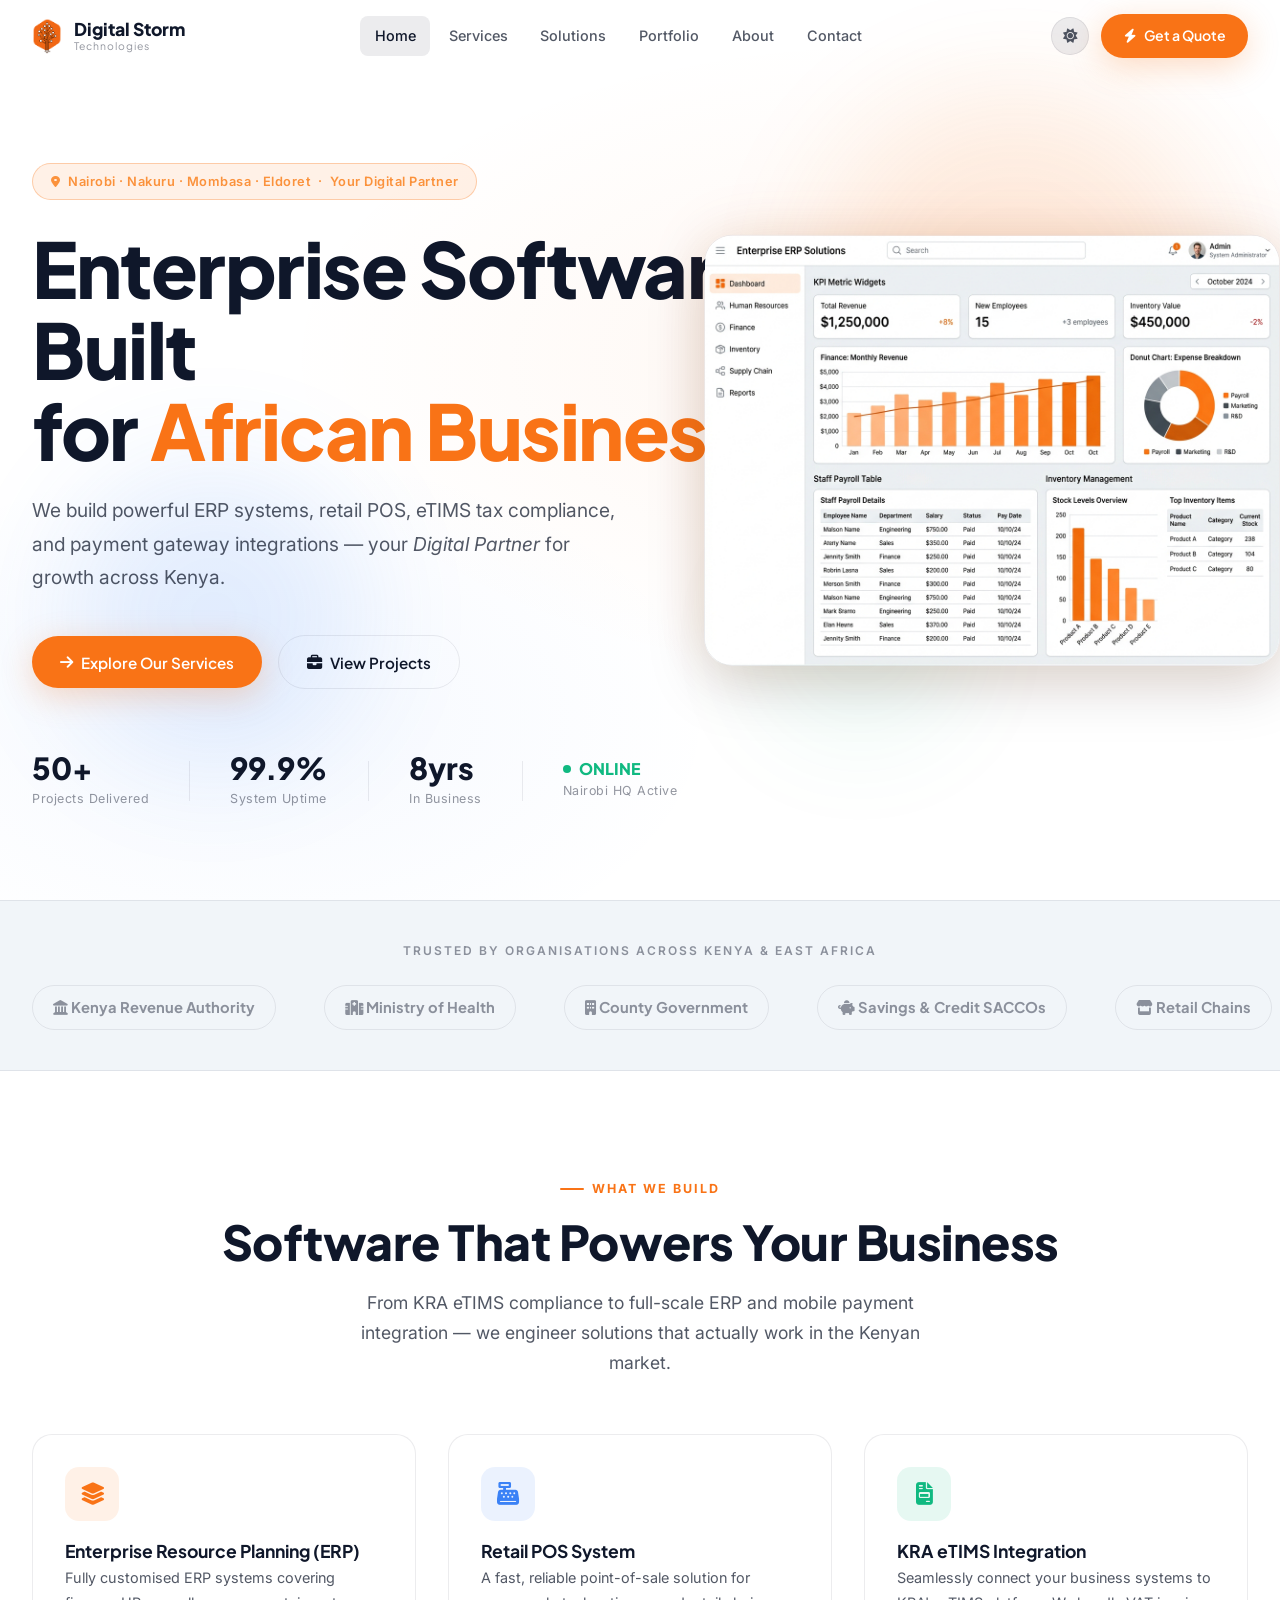
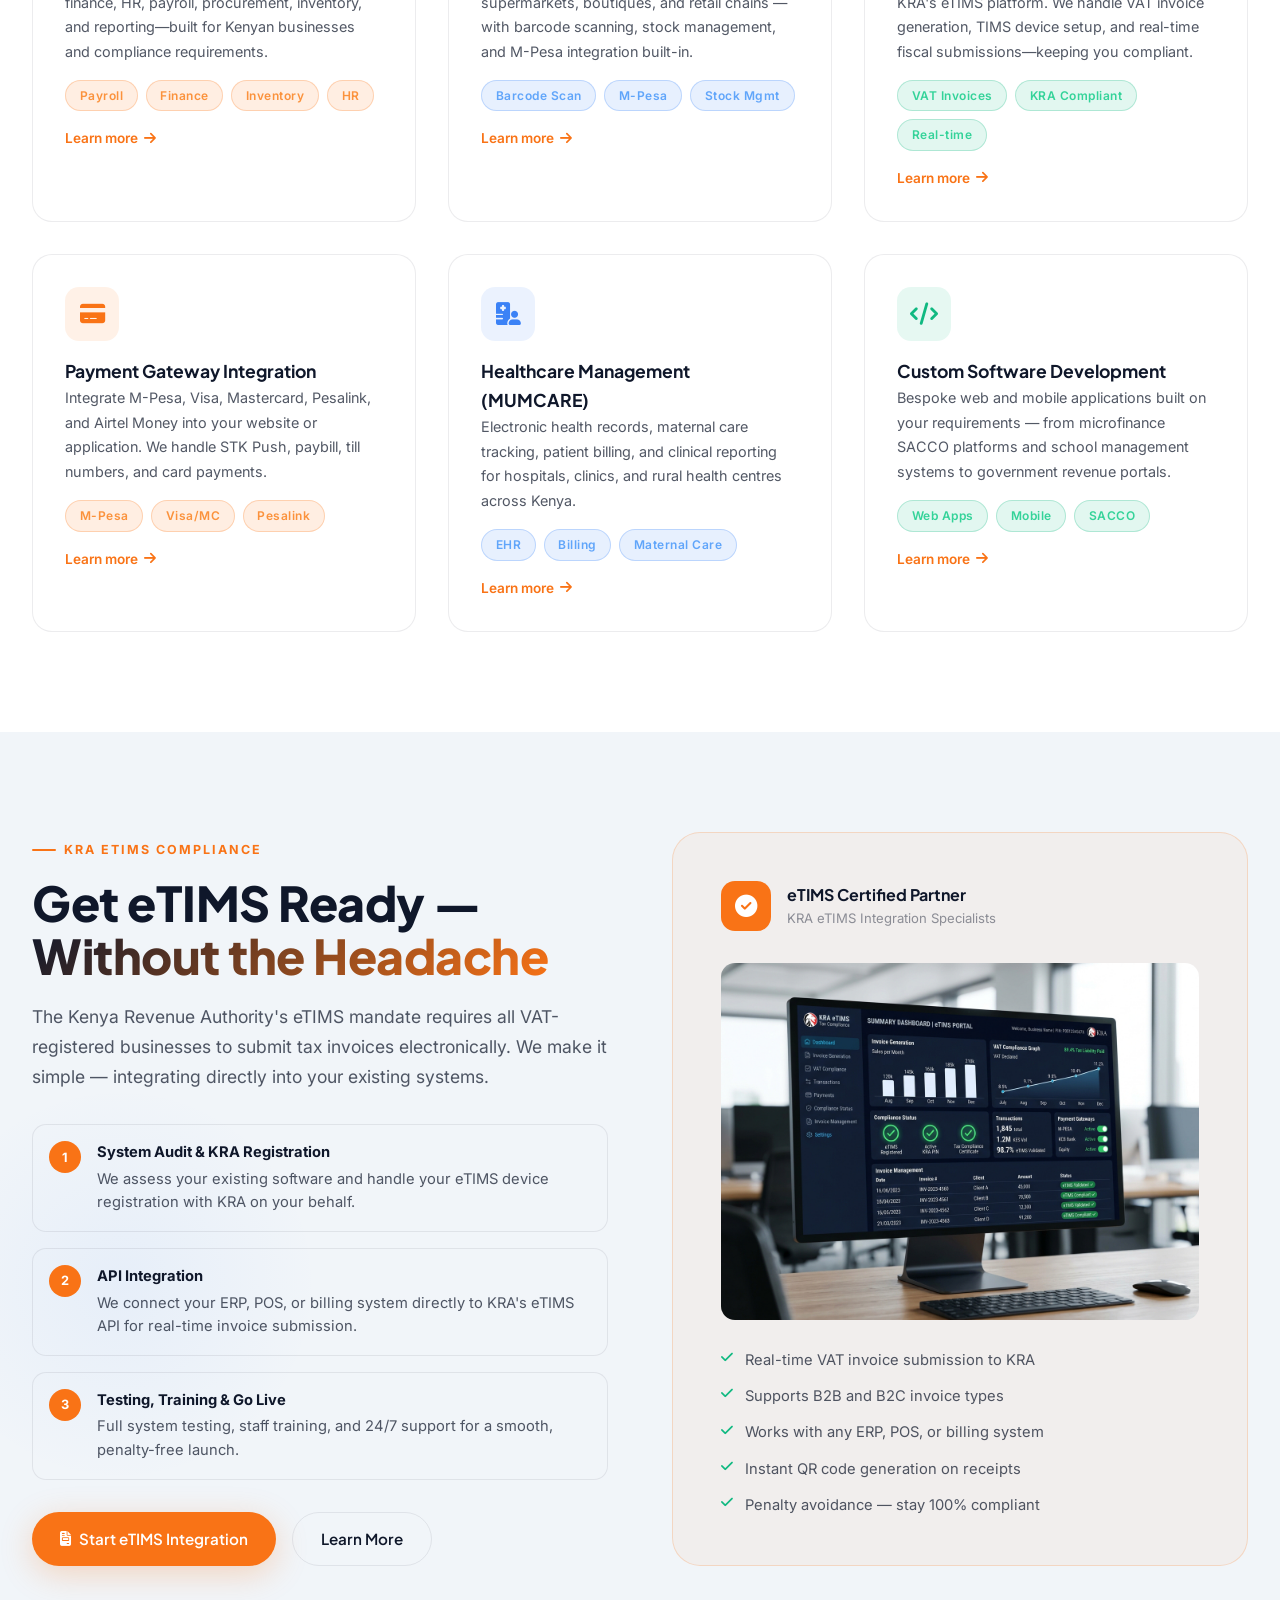
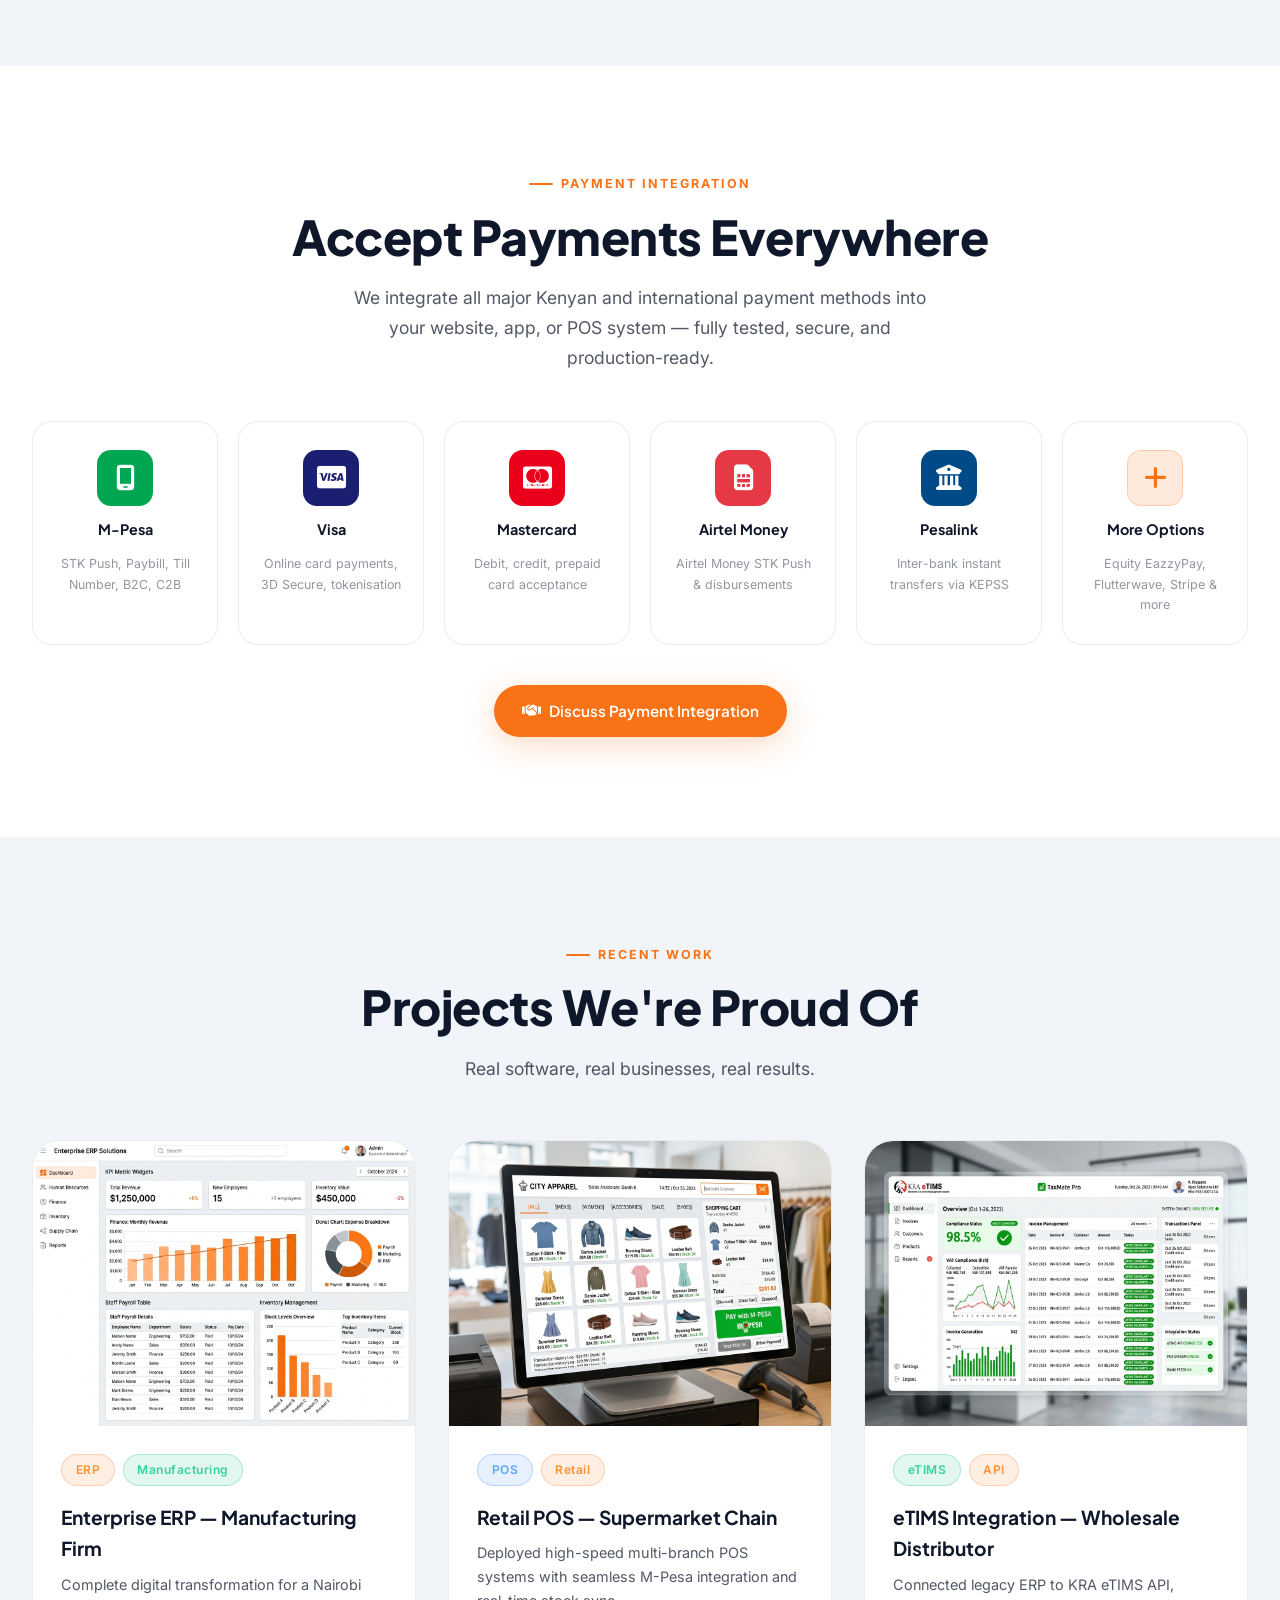
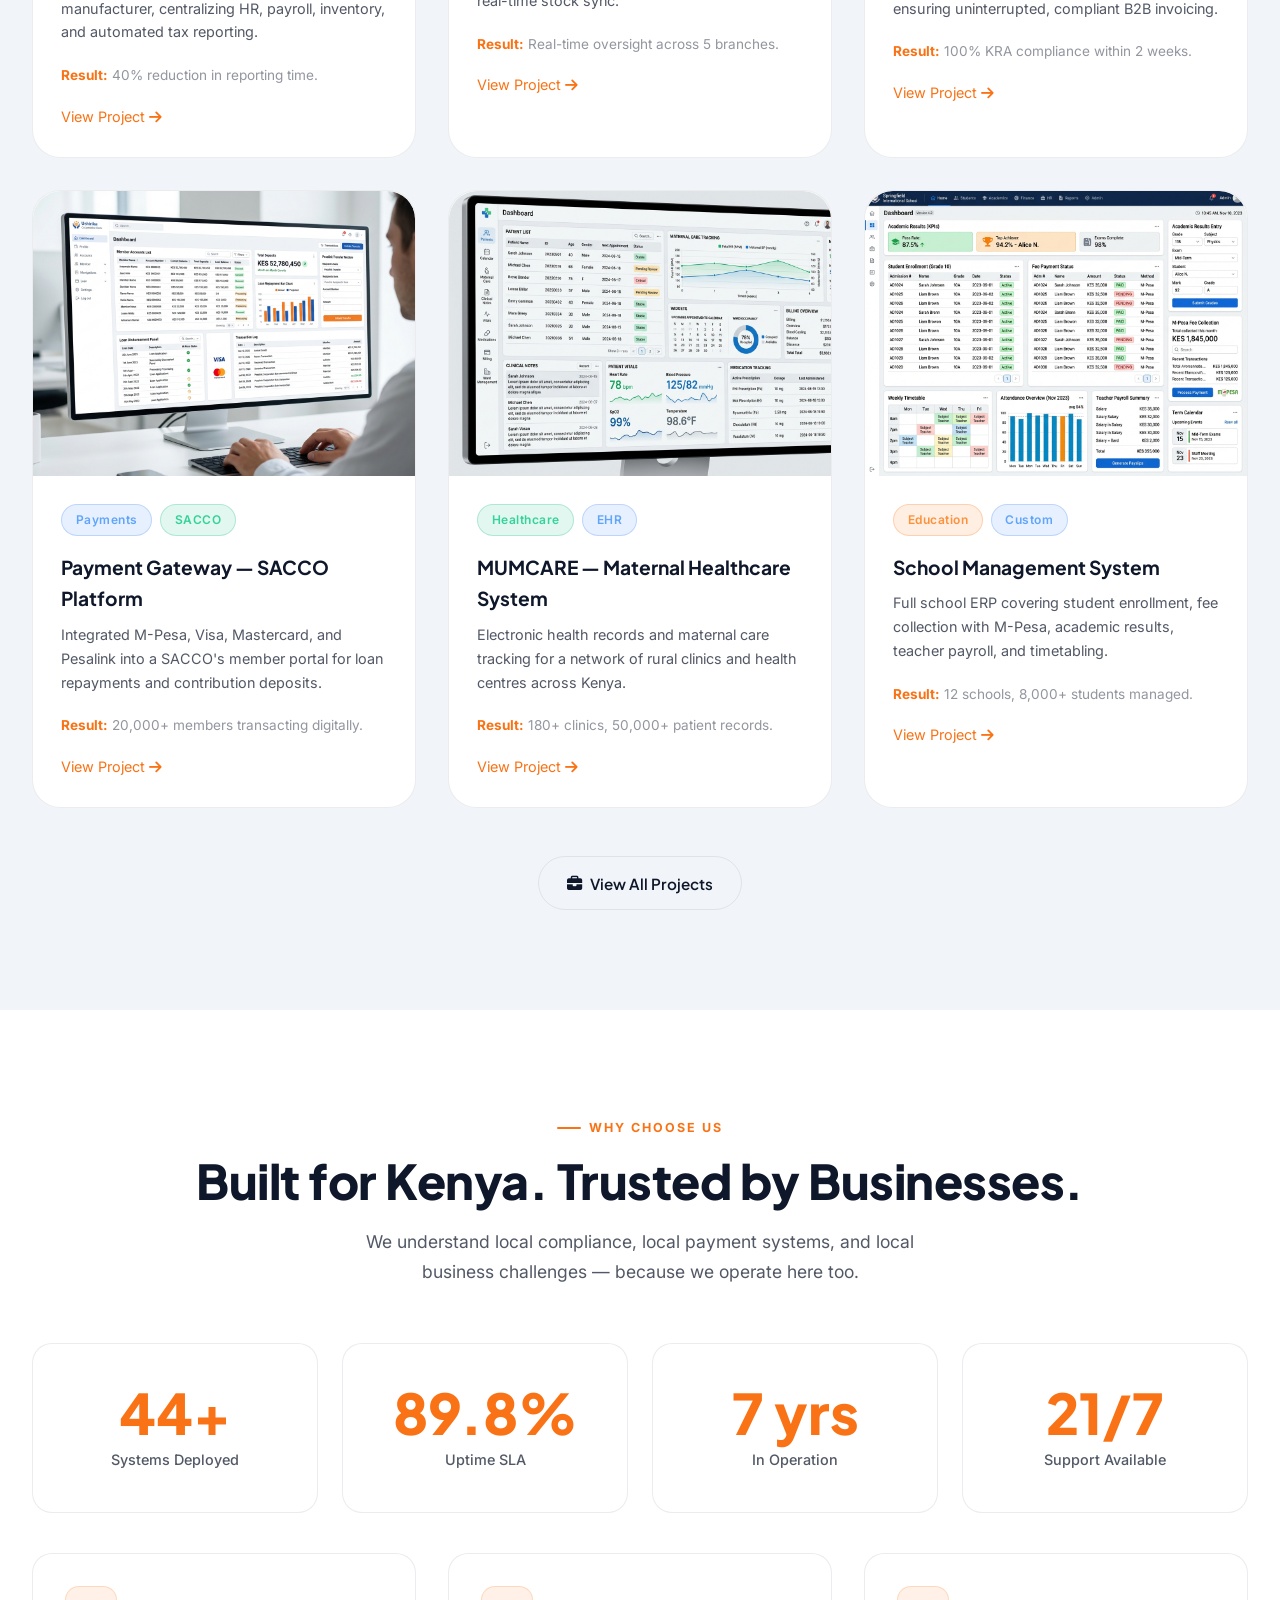
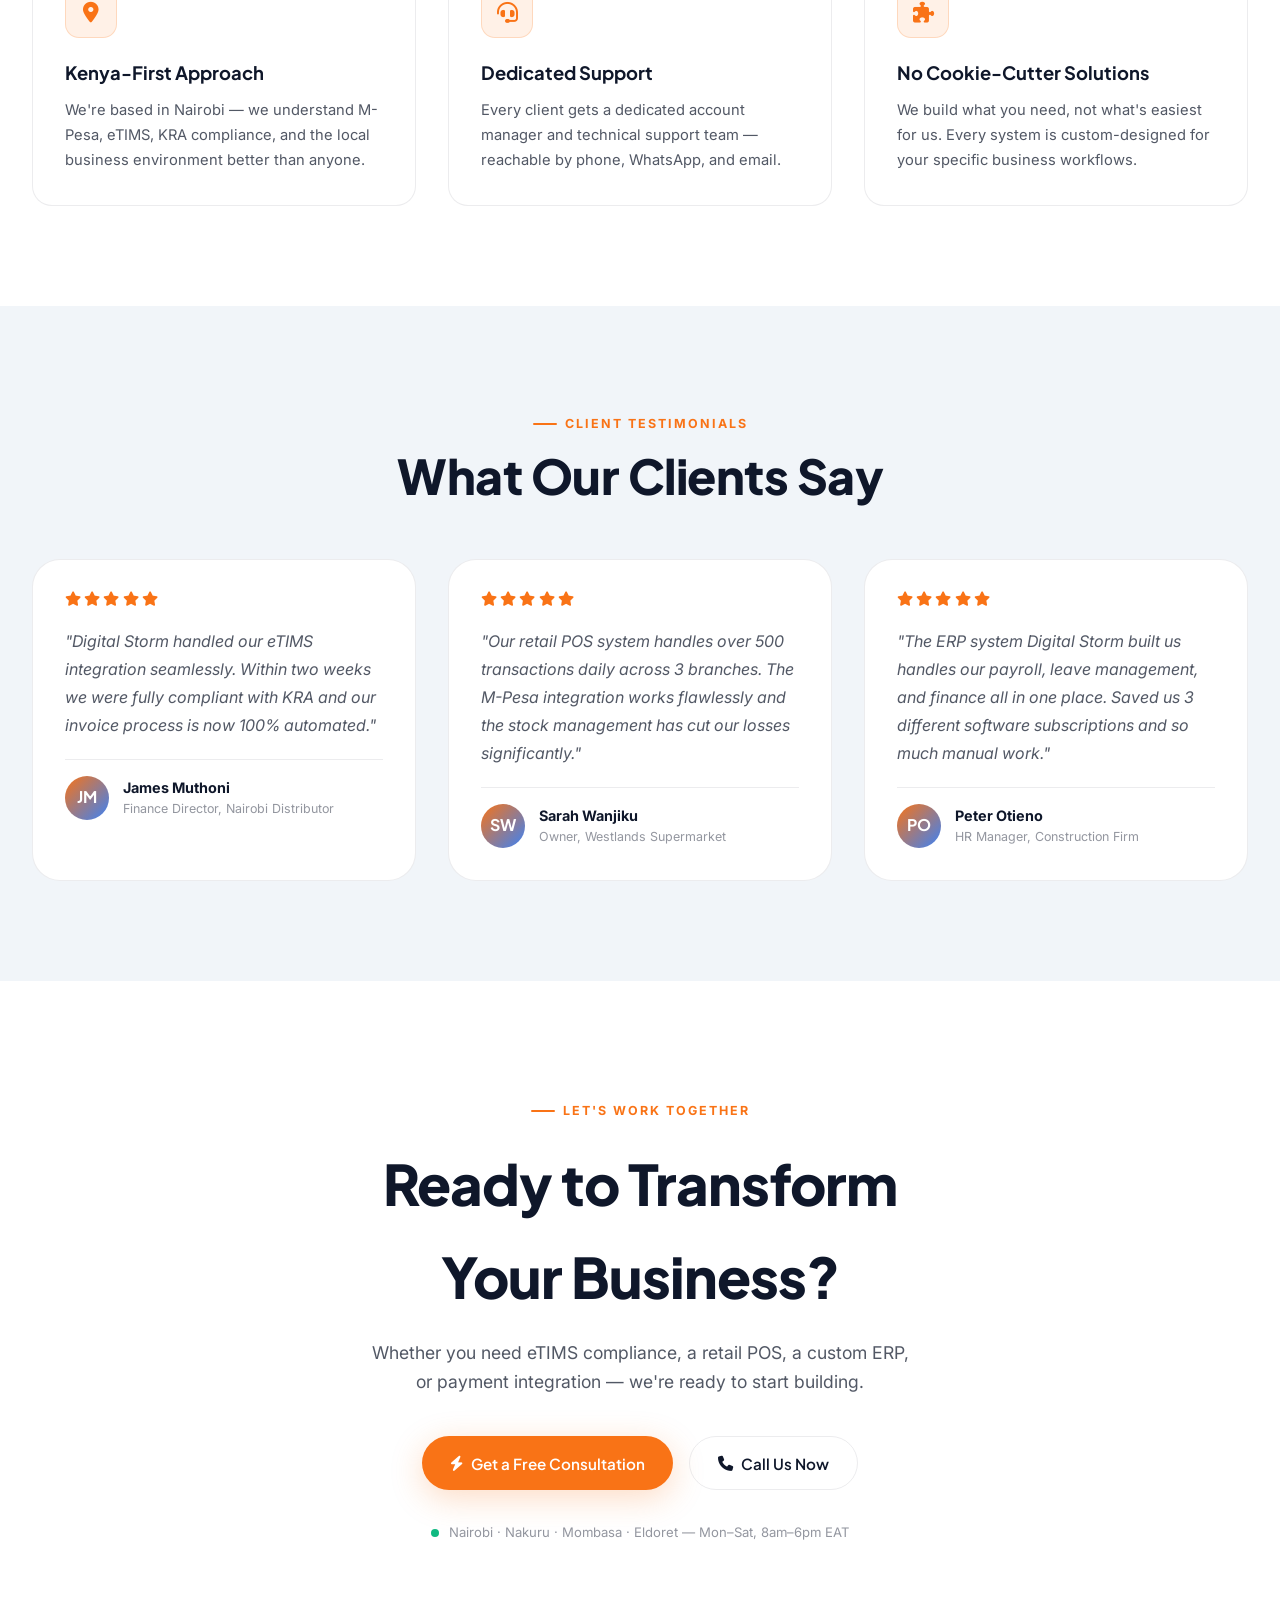
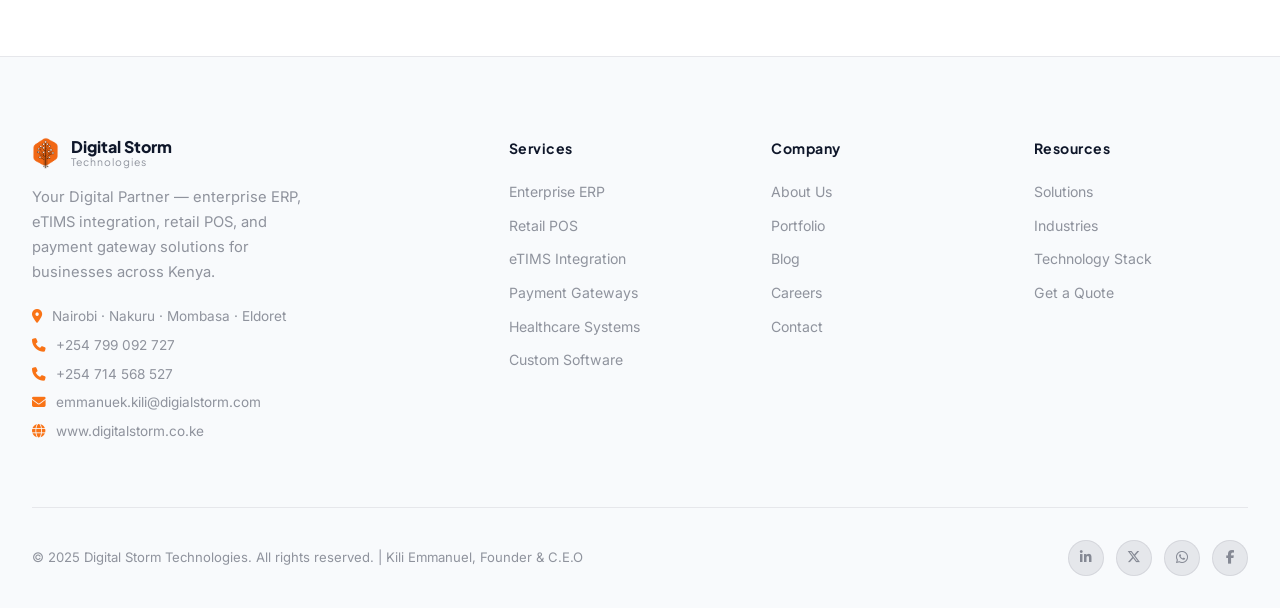
==== index.html @ e87d399e "Fix light image mapping: correctly align l1-l6.jpg to projects" ====
<!DOCTYPE html>
<html lang="en" data-theme="dark">
<head>
  <meta charset="UTF-8" />
  <meta name="viewport" content="width=device-width, initial-scale=1.0" />
  <title>Digital Storm Technologies — Enterprise Software, eTIMS & Payment Integration | Nairobi, Kenya</title>
  <meta name="description" content="Digital Storm Technologies builds enterprise ERP, Retail POS, eTIMS KRA integration, and payment gateway solutions for businesses across Kenya and East Africa." />
  <meta name="keywords" content="eTIMS integration Kenya, ERP software Nairobi, Retail POS Kenya, payment gateway M-Pesa, enterprise software Kenya, Digital Storm Technologies" />

  <!-- Fonts -->
  <link rel="preconnect" href="https://fonts.googleapis.com" />
  <link rel="preconnect" href="https://fonts.gstatic.com" crossorigin />
  <link href="https://fonts.googleapis.com/css2?family=Inter:wght@300;400;500;600;700;800;900&family=Plus+Jakarta+Sans:wght@400;500;600;700;800&display=swap" rel="stylesheet" />

  <!-- Icons -->
  <link rel="stylesheet" href="https://cdnjs.cloudflare.com/ajax/libs/font-awesome/6.5.2/css/all.min.css" />

  <!-- Styles -->
  <link rel="stylesheet" href="css/main.css" />
  <link rel="stylesheet" href="css/animations.css" />
  <link rel="stylesheet" href="css/responsive.css" />

  <!-- CRITICAL: Apply saved theme before first paint to avoid flash -->
  <script>
    (function() {
      var saved = localStorage.getItem('dst-theme');
      var preferred = window.matchMedia('(prefers-color-scheme: light)').matches ? 'light' : 'dark';
      var theme = saved || preferred;
      document.documentElement.setAttribute('data-theme', theme);
    })();
  </script>
</head>
<body>

<!-- ═══════════════════════════════════════════════════════════════
     NAVBAR
═══════════════════════════════════════════════════════════════ -->
<header class="navbar" id="navbar">
  <div class="nav-inner">
    <a href="index.html" class="nav-logo">
      <img src="assets/Digitalblack.png" alt="Digital Storm Technologies Logo" class="nav-logo-img" />
      <div class="nav-logo-text">
        Digital Storm
        <span>Technologies</span>
      </div>
    </a>

    <nav class="nav-links" role="navigation" aria-label="Main Navigation">
      <a href="index.html"         class="nav-link active">Home</a>
      <a href="services.html"      class="nav-link">Services</a>
      <a href="solutions.html"     class="nav-link">Solutions</a>
      <a href="portfolio.html"     class="nav-link">Portfolio</a>
      <a href="about.html"         class="nav-link">About</a>
      <a href="contact.html"       class="nav-link">Contact</a>
    </nav>

    <div class="nav-actions">
      <button class="nav-theme-btn theme-toggle-btn" aria-label="Toggle theme" title="Toggle dark/light mode">
        <i class="theme-icon fa-solid fa-moon"></i>
      </button>
      <a href="contact.html" class="btn btn-primary" style="padding: 0.65rem 1.4rem; font-size: 0.88rem;">
        <i class="fa-solid fa-bolt"></i> Get a Quote
      </a>
      <button class="nav-hamburger" id="nav-hamburger" aria-label="Toggle menu">
        <span></span><span></span><span></span>
      </button>
    </div>
  </div>
</header>

<!-- Mobile drawer -->
<nav class="nav-drawer" id="nav-drawer" aria-label="Mobile Navigation">
  <a href="index.html"     class="nav-link">Home</a>
  <a href="services.html"  class="nav-link">Services</a>
  <a href="solutions.html" class="nav-link">Solutions</a>
  <a href="portfolio.html" class="nav-link">Portfolio</a>
  <a href="about.html"     class="nav-link">About</a>
  <a href="contact.html"   class="nav-link">Contact</a>
  <a href="contact.html"   class="btn btn-primary" style="margin-top:1rem; justify-content:center;">
    <i class="fa-solid fa-bolt"></i> Get a Quote
  </a>
</nav>

<!-- ═══════════════════════════════════════════════════════════════
     HERO
═══════════════════════════════════════════════════════════════ -->
<section class="hero" id="hero">
  <div class="hero-bg"></div>

  <!-- Parallax floating shapes -->
  <div class="hero-shape hero-shape-1" data-parallax="0.25"></div>
  <div class="hero-shape hero-shape-2" data-parallax="0.15"></div>
  <div class="hero-shape hero-shape-3" data-parallax="0.35"></div>

  <div class="container hero-inner">
    <div class="hero-kicker">
      <i class="fa-solid fa-location-dot"></i>
      Nairobi · Nakuru · Mombasa · Eldoret &nbsp;·&nbsp; Your Digital Partner
    </div>

    <h1 class="hero-title">
      Enterprise Software Built<br />
      for <span class="highlight">African Business</span>
    </h1>

    <p class="hero-subtitle">
      We build powerful ERP systems, retail POS, eTIMS tax compliance, and payment gateway integrations — your <em>Digital Partner</em> for growth across Kenya.
    </p>

    <div class="hero-cta">
      <a href="services.html" class="btn btn-primary">
        <i class="fa-solid fa-arrow-right"></i> Explore Our Services
      </a>
      <a href="portfolio.html" class="btn btn-outline">
        <i class="fa-solid fa-briefcase"></i> View Projects
      </a>
    </div>

    <div class="hero-stats">
      <div class="hero-stat-item">
        <span class="hero-stat-num" data-count="50" data-suffix="+">0+</span>
        <span class="hero-stat-label">Projects Delivered</span>
      </div>
      <div class="hero-stat-divider"></div>
      <div class="hero-stat-item">
        <span class="hero-stat-num" data-count="99.9" data-suffix="%">0%</span>
        <span class="hero-stat-label">System Uptime</span>
      </div>
      <div class="hero-stat-divider"></div>
      <div class="hero-stat-item">
        <span class="hero-stat-num" data-count="8" data-suffix="yrs">0yrs</span>
        <span class="hero-stat-label">In Business</span>
      </div>
      <div class="hero-stat-divider"></div>
      <div class="hero-stat-item">
        <div style="display:flex; align-items:center; gap:0.5rem;">
          <span class="pulse-dot"></span>
          <span class="hero-stat-num" style="font-size:1rem; color:var(--green);">ONLINE</span>
        </div>
        <span class="hero-stat-label">Nairobi HQ Active</span>
      </div>
    </div>
  </div>

  <!-- Hero dashboard mockup visible on desktop -->
  <div class="hero-visual">
    <img src="assets/dst_erp_dashboard.jpg" alt="Digital Storm ERP Dashboard"  data-dark-src="assets/dst_erp_dashboard.jpg" data-light-src="assets/l1.jpg" loading="eager" />
  </div>
</section>

<!-- ═══════════════════════════════════════════════════════════════
     TRUSTED BY / CLIENT STRIP
═══════════════════════════════════════════════════════════════ -->
<section class="clients-strip">
  <div class="container">
    <p class="clients-label">Trusted by organisations across Kenya & East Africa</p>
  </div>
  <div style="overflow:hidden; padding: 0 2rem;">
    <div class="clients-track" id="clients-track">
      <span class="client-badge"><i class="fa-solid fa-landmark"></i> Kenya Revenue Authority</span>
      <span class="client-badge"><i class="fa-solid fa-hospital"></i> Ministry of Health</span>
      <span class="client-badge"><i class="fa-solid fa-building"></i> County Government</span>
      <span class="client-badge"><i class="fa-solid fa-piggy-bank"></i> Savings & Credit SACCOs</span>
      <span class="client-badge"><i class="fa-solid fa-store"></i> Retail Chains</span>
      <span class="client-badge"><i class="fa-solid fa-truck"></i> Logistics Companies</span>
      <span class="client-badge"><i class="fa-solid fa-graduation-cap"></i> Schools & Colleges</span>
      <span class="client-badge"><i class="fa-solid fa-shield-halved"></i> Insurance Firms</span>
    </div>
  </div>
</section>

<!-- ═══════════════════════════════════════════════════════════════
     SERVICES
═══════════════════════════════════════════════════════════════ -->
<section class="section" id="services">
  <div class="container">
    <div class="text-center reveal">
      <div class="section-label">What We Build</div>
      <h2 class="section-title">Software That Powers Your Business</h2>
      <p class="section-desc">
        From KRA eTIMS compliance to full-scale ERP and mobile payment integration — we engineer solutions that actually work in the Kenyan market.
      </p>
    </div>

    <div class="grid-3" style="margin-top: 3.5rem;">

      <!-- ERP -->
      <div class="service-card reveal delay-1">
        <div class="service-icon" style="background:rgba(249,115,22,0.1); color:var(--orange);">
          <i class="fa-solid fa-layer-group"></i>
        </div>
        <div>
          <div class="service-title">Enterprise Resource Planning (ERP)</div>
          <p class="service-desc">
            Fully customised ERP systems covering finance, HR, payroll, procurement, inventory, and reporting—built for Kenyan businesses and compliance requirements.
          </p>
        </div>
        <div style="display:flex; gap:0.5rem; flex-wrap:wrap;">
          <span class="badge badge-orange">Payroll</span>
          <span class="badge badge-orange">Finance</span>
          <span class="badge badge-orange">Inventory</span>
          <span class="badge badge-orange">HR</span>
        </div>
        <a href="services.html#erp" class="service-link">Learn more <i class="fa-solid fa-arrow-right"></i></a>
      </div>

      <!-- Retail POS -->
      <div class="service-card reveal delay-2">
        <div class="service-icon" style="background:rgba(59,130,246,0.1); color:var(--blue);">
          <i class="fa-solid fa-cash-register"></i>
        </div>
        <div>
          <div class="service-title">Retail POS System</div>
          <p class="service-desc">
            A fast, reliable point-of-sale solution for supermarkets, boutiques, and retail chains — with barcode scanning, stock management, and M-Pesa integration built-in.
          </p>
        </div>
        <div style="display:flex; gap:0.5rem; flex-wrap:wrap;">
          <span class="badge badge-blue">Barcode Scan</span>
          <span class="badge badge-blue">M-Pesa</span>
          <span class="badge badge-blue">Stock Mgmt</span>
        </div>
        <a href="services.html#pos" class="service-link">Learn more <i class="fa-solid fa-arrow-right"></i></a>
      </div>

      <!-- eTIMS -->
      <div class="service-card reveal delay-3">
        <div class="service-icon" style="background:rgba(16,185,129,0.1); color:var(--green);">
          <i class="fa-solid fa-file-invoice"></i>
        </div>
        <div>
          <div class="service-title">KRA eTIMS Integration</div>
          <p class="service-desc">
            Seamlessly connect your business systems to KRA's eTIMS platform. We handle VAT invoice generation, TIMS device setup, and real-time fiscal submissions—keeping you compliant.
          </p>
        </div>
        <div style="display:flex; gap:0.5rem; flex-wrap:wrap;">
          <span class="badge badge-green">VAT Invoices</span>
          <span class="badge badge-green">KRA Compliant</span>
          <span class="badge badge-green">Real-time</span>
        </div>
        <a href="services.html#etims" class="service-link">Learn more <i class="fa-solid fa-arrow-right"></i></a>
      </div>

      <!-- Payment Gateways -->
      <div class="service-card reveal delay-1">
        <div class="service-icon" style="background:rgba(249,115,22,0.1); color:var(--orange);">
          <i class="fa-solid fa-credit-card"></i>
        </div>
        <div>
          <div class="service-title">Payment Gateway Integration</div>
          <p class="service-desc">
            Integrate M-Pesa, Visa, Mastercard, Pesalink, and Airtel Money into your website or application. We handle STK Push, paybill, till numbers, and card payments.
          </p>
        </div>
        <div style="display:flex; gap:0.5rem; flex-wrap:wrap;">
          <span class="badge badge-orange">M-Pesa</span>
          <span class="badge badge-orange">Visa/MC</span>
          <span class="badge badge-orange">Pesalink</span>
        </div>
        <a href="services.html#payments" class="service-link">Learn more <i class="fa-solid fa-arrow-right"></i></a>
      </div>

      <!-- Healthcare -->
      <div class="service-card reveal delay-2">
        <div class="service-icon" style="background:rgba(59,130,246,0.1); color:var(--blue);">
          <i class="fa-solid fa-hospital-user"></i>
        </div>
        <div>
          <div class="service-title">Healthcare Management (MUMCARE)</div>
          <p class="service-desc">
            Electronic health records, maternal care tracking, patient billing, and clinical reporting for hospitals, clinics, and rural health centres across Kenya.
          </p>
        </div>
        <div style="display:flex; gap:0.5rem; flex-wrap:wrap;">
          <span class="badge badge-blue">EHR</span>
          <span class="badge badge-blue">Billing</span>
          <span class="badge badge-blue">Maternal Care</span>
        </div>
        <a href="services.html#healthcare" class="service-link">Learn more <i class="fa-solid fa-arrow-right"></i></a>
      </div>

      <!-- Custom Software -->
      <div class="service-card reveal delay-3">
        <div class="service-icon" style="background:rgba(16,185,129,0.1); color:var(--green);">
          <i class="fa-solid fa-code"></i>
        </div>
        <div>
          <div class="service-title">Custom Software Development</div>
          <p class="service-desc">
            Bespoke web and mobile applications built on your requirements — from microfinance SACCO platforms and school management systems to government revenue portals.
          </p>
        </div>
        <div style="display:flex; gap:0.5rem; flex-wrap:wrap;">
          <span class="badge badge-green">Web Apps</span>
          <span class="badge badge-green">Mobile</span>
          <span class="badge badge-green">SACCO</span>
        </div>
        <a href="services.html#custom" class="service-link">Learn more <i class="fa-solid fa-arrow-right"></i></a>
      </div>

    </div>
  </div>
</section>

<!-- ═══════════════════════════════════════════════════════════════
     eTIMS SPOTLIGHT — PARALLAX SECTION
═══════════════════════════════════════════════════════════════ -->
<section class="parallax-section etims-section" id="etims" style="background: var(--bg-section);">
  <!-- Parallax decorative blobs -->
  <div data-parallax="0.2" style="position:absolute; top:-80px; right:-80px; width:500px; height:500px; border-radius:50%; background:radial-gradient(circle, rgba(249,115,22,0.07) 0%, transparent 70%); pointer-events:none; z-index:0;"></div>
  <div data-parallax="0.12" style="position:absolute; bottom:-100px; left:-80px; width:400px; height:400px; border-radius:50%; background:radial-gradient(circle, rgba(59,130,246,0.06) 0%, transparent 70%); pointer-events:none; z-index:0;"></div>

  <div class="container parallax-content">
    <div class="grid-2" style="align-items: center; gap: 4rem;">

      <div class="reveal-left">
        <div class="section-label">KRA eTIMS Compliance</div>
        <h2 class="section-title">Get eTIMS Ready — <span class="text-gradient">Without the Headache</span></h2>
        <p class="section-desc" style="margin-bottom: 2rem;">
          The Kenya Revenue Authority's eTIMS mandate requires all VAT-registered businesses to submit tax invoices electronically. We make it simple — integrating directly into your existing systems.
        </p>

        <div class="etims-steps">
          <div class="etims-step">
            <div class="etims-step-num">1</div>
            <div class="etims-step-text">
              <strong>System Audit & KRA Registration</strong>
              We assess your existing software and handle your eTIMS device registration with KRA on your behalf.
            </div>
          </div>
          <div class="etims-step">
            <div class="etims-step-num">2</div>
            <div class="etims-step-text">
              <strong>API Integration</strong>
              We connect your ERP, POS, or billing system directly to KRA's eTIMS API for real-time invoice submission.
            </div>
          </div>
          <div class="etims-step">
            <div class="etims-step-num">3</div>
            <div class="etims-step-text">
              <strong>Testing, Training & Go Live</strong>
              Full system testing, staff training, and 24/7 support for a smooth, penalty-free launch.
            </div>
          </div>
        </div>

        <div style="margin-top: 2rem; display:flex; gap:1rem; flex-wrap:wrap;">
          <a href="contact.html" class="btn btn-primary">
            <i class="fa-solid fa-file-invoice"></i> Start eTIMS Integration
          </a>
          <a href="services.html#etims" class="btn btn-outline">Learn More</a>
        </div>
      </div>

      <div class="reveal-right">
        <div class="etims-highlight-box">
          <div style="display:flex; align-items:center; gap:1rem; margin-bottom:2rem;">
            <div style="width:50px;height:50px;border-radius:var(--radius-md);background:var(--orange);display:flex;align-items:center;justify-content:center;font-size:1.4rem;color:#fff;">
              <i class="fa-solid fa-check-circle"></i>
            </div>
            <div>
              <div style="font-weight:700; color:var(--text-primary); font-family:var(--font-heading);">eTIMS Certified Partner</div>
              <div style="font-size:0.82rem; color:var(--text-muted);">KRA eTIMS Integration Specialists</div>
            </div>
          </div>

          <img src="assets/dst_etims_payment.jpg" alt="eTIMS Tax Invoice Integration Dashboard" style="width:100%; border-radius:var(--radius-md); margin-bottom:1.75rem;" />

          <div class="feature-list">
            <div class="feature-item"><i class="fa-solid fa-check"></i> Real-time VAT invoice submission to KRA</div>
            <div class="feature-item"><i class="fa-solid fa-check"></i> Supports B2B and B2C invoice types</div>
            <div class="feature-item"><i class="fa-solid fa-check"></i> Works with any ERP, POS, or billing system</div>
            <div class="feature-item"><i class="fa-solid fa-check"></i> Instant QR code generation on receipts</div>
            <div class="feature-item"><i class="fa-solid fa-check"></i> Penalty avoidance — stay 100% compliant</div>
          </div>
        </div>
      </div>

    </div>
  </div>
</section>

<!-- ═══════════════════════════════════════════════════════════════
     PAYMENT GATEWAYS SECTION
═══════════════════════════════════════════════════════════════ -->
<section class="section" id="payments">
  <div class="container">
    <div class="text-center reveal">
      <div class="section-label">Payment Integration</div>
      <h2 class="section-title">Accept Payments Everywhere</h2>
      <p class="section-desc">
        We integrate all major Kenyan and international payment methods into your website, app, or POS system — fully tested, secure, and production-ready.
      </p>
    </div>

    <div class="payment-grid reveal">

      <div class="payment-card">
        <div class="payment-card-icon" style="background:#00A651; color:#fff; border-radius: var(--radius-md);">
          <i class="fa-solid fa-mobile-screen"></i>
        </div>
        <div class="payment-card-name">M-Pesa</div>
        <div class="payment-card-desc">STK Push, Paybill, Till Number, B2C, C2B</div>
      </div>

      <div class="payment-card">
        <div class="payment-card-icon" style="background:#1A1F71; color:#fff; border-radius: var(--radius-md);">
          <i class="fa-brands fa-cc-visa"></i>
        </div>
        <div class="payment-card-name">Visa</div>
        <div class="payment-card-desc">Online card payments, 3D Secure, tokenisation</div>
      </div>

      <div class="payment-card">
        <div class="payment-card-icon" style="background:#EB001B; color:#fff; border-radius: var(--radius-md);">
          <i class="fa-brands fa-cc-mastercard"></i>
        </div>
        <div class="payment-card-name">Mastercard</div>
        <div class="payment-card-desc">Debit, credit, prepaid card acceptance</div>
      </div>

      <div class="payment-card">
        <div class="payment-card-icon" style="background:#E63946; color:#fff; border-radius: var(--radius-md);">
          <i class="fa-solid fa-sim-card"></i>
        </div>
        <div class="payment-card-name">Airtel Money</div>
        <div class="payment-card-desc">Airtel Money STK Push & disbursements</div>
      </div>

      <div class="payment-card">
        <div class="payment-card-icon" style="background:#004B87; color:#fff; border-radius: var(--radius-md);">
          <i class="fa-solid fa-building-columns"></i>
        </div>
        <div class="payment-card-name">Pesalink</div>
        <div class="payment-card-desc">Inter-bank instant transfers via KEPSS</div>
      </div>

      <div class="payment-card">
        <div class="payment-card-icon" style="background:rgba(249,115,22,0.15); color:var(--orange); border-radius: var(--radius-md); border:1px solid var(--orange-glow);">
          <i class="fa-solid fa-plus"></i>
        </div>
        <div class="payment-card-name">More Options</div>
        <div class="payment-card-desc">Equity EazzyPay, Flutterwave, Stripe & more</div>
      </div>

    </div>

    <div style="text-align:center; margin-top:2.5rem;">
      <a href="contact.html" class="btn btn-primary">
        <i class="fa-solid fa-handshake"></i> Discuss Payment Integration
      </a>
    </div>
  </div>
</section>

<!-- ═══════════════════════════════════════════════════════════════
     PORTFOLIO PREVIEW
═══════════════════════════════════════════════════════════════ -->
<section class="section section-alt" id="portfolio-preview">
  <div class="container">
    <div class="text-center reveal">
      <div class="section-label">Recent Work</div>
      <h2 class="section-title">Projects We're Proud Of</h2>
      <p class="section-desc">Real software, real businesses, real results.</p>
    </div>

    <div class="grid-3" style="margin-top: 3.5rem;">

      <div class="project-card reveal delay-1">
        <div class="project-img-wrap">
          <img src="assets/dst_erp_dashboard.jpg" alt="Enterprise ERP System Kenya"  data-dark-src="assets/dst_erp_dashboard.jpg" data-light-src="assets/l1.jpg" />
        </div>
        <div class="project-body">
          <div class="project-tags">
            <span class="badge badge-orange">ERP</span>
            <span class="badge badge-green">Manufacturing</span>
          </div>
          <div class="project-title">Enterprise ERP — Manufacturing Firm</div>
          <p class="project-desc">Complete digital transformation for a Nairobi manufacturer, centralizing HR, payroll, inventory, and automated tax reporting.</p>
          <p style="font-size:0.85rem; color:var(--text-muted); margin-bottom:1rem;"><strong style="color:var(--orange);">Result:</strong> 40% reduction in reporting time.</p>
          <a href="portfolio.html" class="btn-ghost">View Project <i class="fa-solid fa-arrow-right"></i></a>
        </div>
      </div>

      <div class="project-card reveal delay-2">
        <div class="project-img-wrap">
          <img src="assets/dst_pos_retail.jpg" alt="Retail POS System Supermarket Kenya"  data-dark-src="assets/dst_pos_retail.jpg" data-light-src="assets/l4.jpg" />
        </div>
        <div class="project-body">
          <div class="project-tags">
            <span class="badge badge-blue">POS</span>
            <span class="badge badge-orange">Retail</span>
          </div>
          <div class="project-title">Retail POS — Supermarket Chain</div>
          <p class="project-desc">Deployed high-speed multi-branch POS systems with seamless M-Pesa integration and real-time stock sync.</p>
          <p style="font-size:0.85rem; color:var(--text-muted); margin-bottom:1rem;"><strong style="color:var(--orange);">Result:</strong> Real-time oversight across 5 branches.</p>
          <a href="portfolio.html" class="btn-ghost">View Project <i class="fa-solid fa-arrow-right"></i></a>
        </div>
      </div>

      <div class="project-card reveal delay-3">
        <div class="project-img-wrap">
          <img src="assets/dst_etims_payment.jpg" alt="eTIMS Integration Kenya KRA"  data-dark-src="assets/dst_etims_payment.jpg" data-light-src="assets/l2.jpg" />
        </div>
        <div class="project-body">
          <div class="project-tags">
            <span class="badge badge-green">eTIMS</span>
            <span class="badge badge-orange">API</span>
          </div>
          <div class="project-title">eTIMS Integration — Wholesale Distributor</div>
          <p class="project-desc">Connected legacy ERP to KRA eTIMS API, ensuring uninterrupted, compliant B2B invoicing.</p>
          <p style="font-size:0.85rem; color:var(--text-muted); margin-bottom:1rem;"><strong style="color:var(--orange);">Result:</strong> 100% KRA compliance within 2 weeks.</p>
          <a href="portfolio.html" class="btn-ghost">View Project <i class="fa-solid fa-arrow-right"></i></a>
        </div>
      </div>

      <div class="project-card reveal delay-1">
        <div class="project-img-wrap">
          <img src="assets/dst_sacco_payment.jpg" alt="SACCO Payment Gateway Integration Kenya"  data-dark-src="assets/dst_sacco_payment.jpg" data-light-src="assets/l5.jpg" />
        </div>
        <div class="project-body">
          <div class="project-tags">
            <span class="badge badge-blue">Payments</span>
            <span class="badge badge-green">SACCO</span>
          </div>
          <div class="project-title">Payment Gateway — SACCO Platform</div>
          <p class="project-desc">Integrated M-Pesa, Visa, Mastercard, and Pesalink into a SACCO's member portal for loan repayments and contribution deposits.</p>
          <p style="font-size:0.85rem; color:var(--text-muted); margin-bottom:1rem;"><strong style="color:var(--orange);">Result:</strong> 20,000+ members transacting digitally.</p>
          <a href="portfolio.html" class="btn-ghost">View Project <i class="fa-solid fa-arrow-right"></i></a>
        </div>
      </div>

      <div class="project-card reveal delay-2">
        <div class="project-img-wrap">
          <img src="assets/dst_mumcare_health.jpg" alt="MUMCARE Healthcare EHR Kenya"  data-dark-src="assets/dst_mumcare_health.jpg" data-light-src="assets/l3.jpg" />
        </div>
        <div class="project-body">
          <div class="project-tags">
            <span class="badge badge-green">Healthcare</span>
            <span class="badge badge-blue">EHR</span>
          </div>
          <div class="project-title">MUMCARE — Maternal Healthcare System</div>
          <p class="project-desc">Electronic health records and maternal care tracking for a network of rural clinics and health centres across Kenya.</p>
          <p style="font-size:0.85rem; color:var(--text-muted); margin-bottom:1rem;"><strong style="color:var(--orange);">Result:</strong> 180+ clinics, 50,000+ patient records.</p>
          <a href="portfolio.html" class="btn-ghost">View Project <i class="fa-solid fa-arrow-right"></i></a>
        </div>
      </div>

      <div class="project-card reveal delay-3">
        <div class="project-img-wrap">
          <img src="assets/dst_school_system.jpg" alt="School Management System Kenya"  data-dark-src="assets/dst_school_system.jpg" data-light-src="assets/l6.jpg" />
        </div>
        <div class="project-body">
          <div class="project-tags">
            <span class="badge badge-orange">Education</span>
            <span class="badge badge-blue">Custom</span>
          </div>
          <div class="project-title">School Management System</div>
          <p class="project-desc">Full school ERP covering student enrollment, fee collection with M-Pesa, academic results, teacher payroll, and timetabling.</p>
          <p style="font-size:0.85rem; color:var(--text-muted); margin-bottom:1rem;"><strong style="color:var(--orange);">Result:</strong> 12 schools, 8,000+ students managed.</p>
          <a href="portfolio.html" class="btn-ghost">View Project <i class="fa-solid fa-arrow-right"></i></a>
        </div>
      </div>

    </div>

    <div style="text-align:center; margin-top:3rem;">
      <a href="portfolio.html" class="btn btn-outline">
        <i class="fa-solid fa-briefcase"></i> View All Projects
      </a>
    </div>
  </div>
</section>

<!-- ═══════════════════════════════════════════════════════════════
     WHY DIGITAL STORM — STATS
═══════════════════════════════════════════════════════════════ -->
<section class="section" id="why-dst">
  <div class="container">
    <div class="text-center reveal">
      <div class="section-label">Why Choose Us</div>
      <h2 class="section-title">Built for Kenya. Trusted by Businesses.</h2>
      <p class="section-desc">
        We understand local compliance, local payment systems, and local business challenges — because we operate here too.
      </p>
    </div>

    <div class="grid-4" style="margin-top:3.5rem;">
      <div class="stat-card reveal delay-1">
        <div class="stat-num" data-count="50" data-suffix="+">0+</div>
        <div class="stat-label">Systems Deployed</div>
      </div>
      <div class="stat-card reveal delay-2">
        <div class="stat-num" data-count="99.9" data-suffix="%">0%</div>
        <div class="stat-label">Uptime SLA</div>
      </div>
      <div class="stat-card reveal delay-3">
        <div class="stat-num" data-count="8" data-suffix=" yrs">0 yrs</div>
        <div class="stat-label">In Operation</div>
      </div>
      <div class="stat-card reveal delay-4">
        <div class="stat-num" data-count="24" data-suffix="/7">0/7</div>
        <div class="stat-label">Support Available</div>
      </div>
    </div>

    <div class="grid-3" style="margin-top: 2.5rem;">
      <div class="card reveal delay-1">
        <div class="card-icon"><i class="fa-solid fa-map-marker-alt"></i></div>
        <div class="card-title">Kenya-First Approach</div>
        <p class="card-desc">We're based in Nairobi — we understand M-Pesa, eTIMS, KRA compliance, and the local business environment better than anyone.</p>
      </div>
      <div class="card reveal delay-2">
        <div class="card-icon"><i class="fa-solid fa-headset"></i></div>
        <div class="card-title">Dedicated Support</div>
        <p class="card-desc">Every client gets a dedicated account manager and technical support team — reachable by phone, WhatsApp, and email.</p>
      </div>
      <div class="card reveal delay-3">
        <div class="card-icon"><i class="fa-solid fa-puzzle-piece"></i></div>
        <div class="card-title">No Cookie-Cutter Solutions</div>
        <p class="card-desc">We build what you need, not what's easiest for us. Every system is custom-designed for your specific business workflows.</p>
      </div>
    </div>
  </div>
</section>

<!-- ═══════════════════════════════════════════════════════════════
     TESTIMONIALS
═══════════════════════════════════════════════════════════════ -->
<section class="section section-alt" id="testimonials">
  <div class="container">
    <div class="text-center reveal">
      <div class="section-label">Client Testimonials</div>
      <h2 class="section-title">What Our Clients Say</h2>
    </div>

    <div class="grid-3" style="margin-top:3.5rem;">

      <div class="testimonial-card reveal delay-1">
        <div class="testimonial-stars">
          <i class="fa-solid fa-star"></i><i class="fa-solid fa-star"></i><i class="fa-solid fa-star"></i>
          <i class="fa-solid fa-star"></i><i class="fa-solid fa-star"></i>
        </div>
        <p class="testimonial-text">
          "Digital Storm handled our eTIMS integration seamlessly. Within two weeks we were fully compliant with KRA and our invoice process is now 100% automated."
        </p>
        <div class="testimonial-author">
          <div class="testimonial-avatar">JM</div>
          <div>
            <div class="testimonial-name">James Muthoni</div>
            <div class="testimonial-role">Finance Director, Nairobi Distributor</div>
          </div>
        </div>
      </div>

      <div class="testimonial-card reveal delay-2">
        <div class="testimonial-stars">
          <i class="fa-solid fa-star"></i><i class="fa-solid fa-star"></i><i class="fa-solid fa-star"></i>
          <i class="fa-solid fa-star"></i><i class="fa-solid fa-star"></i>
        </div>
        <p class="testimonial-text">
          "Our retail POS system handles over 500 transactions daily across 3 branches. The M-Pesa integration works flawlessly and the stock management has cut our losses significantly."
        </p>
        <div class="testimonial-author">
          <div class="testimonial-avatar">SW</div>
          <div>
            <div class="testimonial-name">Sarah Wanjiku</div>
            <div class="testimonial-role">Owner, Westlands Supermarket</div>
          </div>
        </div>
      </div>

      <div class="testimonial-card reveal delay-3">
        <div class="testimonial-stars">
          <i class="fa-solid fa-star"></i><i class="fa-solid fa-star"></i><i class="fa-solid fa-star"></i>
          <i class="fa-solid fa-star"></i><i class="fa-solid fa-star"></i>
        </div>
        <p class="testimonial-text">
          "The ERP system Digital Storm built us handles our payroll, leave management, and finance all in one place. Saved us 3 different software subscriptions and so much manual work."
        </p>
        <div class="testimonial-author">
          <div class="testimonial-avatar">PO</div>
          <div>
            <div class="testimonial-name">Peter Otieno</div>
            <div class="testimonial-role">HR Manager, Construction Firm</div>
          </div>
        </div>
      </div>

    </div>
  </div>
</section>

<!-- ═══════════════════════════════════════════════════════════════
     CTA PARALLAX BANNER
═══════════════════════════════════════════════════════════════ -->
<section class="cta-banner" id="cta">
  <div class="cta-banner-bg" data-parallax="0.1"></div>
  <div class="container" style="position:relative; z-index:2;">
    <div class="reveal">
      <div class="section-label" style="justify-content:center;">Let's Work Together</div>
      <h2 class="cta-banner-title">Ready to Transform<br />Your Business?</h2>
      <p class="cta-banner-desc">
        Whether you need eTIMS compliance, a retail POS, a custom ERP, or payment integration — we're ready to start building.
      </p>
      <div style="display:flex; justify-content:center; gap:1rem; flex-wrap:wrap;">
        <a href="contact.html" class="btn btn-primary">
          <i class="fa-solid fa-bolt"></i> Get a Free Consultation
        </a>
        <a href="tel:+254799092727" class="btn btn-outline">
          <i class="fa-solid fa-phone"></i> Call Us Now
        </a>
      </div>
      <div style="margin-top: 2rem; display:flex; justify-content:center; align-items:center; gap:0.6rem; font-size:0.82rem; color:var(--text-muted);">
        <span class="pulse-dot"></span>
        Nairobi · Nakuru · Mombasa · Eldoret — Mon–Sat, 8am–6pm EAT
      </div>
    </div>
  </div>
</section>

<!-- ═══════════════════════════════════════════════════════════════
     FOOTER
═══════════════════════════════════════════════════════════════ -->
<footer class="footer" id="footer">
  <div class="container">
    <div class="footer-grid">

      <div class="footer-brand">
        <a href="index.html" class="nav-logo">
          <img src="assets/Digitalblack.png" alt="Digital Storm Technologies"  style="height:32px;" />
          <div class="nav-logo-text" style="font-size:1rem;">
            Digital Storm <span>Technologies</span>
          </div>
        </a>
        <p>
          Your Digital Partner — enterprise ERP, eTIMS integration, retail POS, and payment gateway solutions for businesses across Kenya.
        </p>
        <div style="margin-top: 1.25rem; display:flex; flex-direction:column; gap:0.4rem; font-size:0.85rem; color:var(--text-muted);">
          <span><i class="fa-solid fa-location-dot" style="color:var(--orange); margin-right:0.4rem;"></i> Nairobi · Nakuru · Mombasa · Eldoret</span>
          <a href="tel:+254799092727" style="color:var(--text-muted);"><i class="fa-solid fa-phone" style="color:var(--orange); margin-right:0.4rem;"></i> +254 799 092 727</a>
          <a href="tel:+254714568527" style="color:var(--text-muted);"><i class="fa-solid fa-phone" style="color:var(--orange); margin-right:0.4rem;"></i> +254 714 568 527</a>
          <a href="mailto:emmanuek.kili@digialstorm.com" style="color:var(--text-muted);"><i class="fa-solid fa-envelope" style="color:var(--orange); margin-right:0.4rem;"></i> emmanuek.kili@digialstorm.com</a>
          <a href="https://www.digitalstorm.co.ke" style="color:var(--text-muted);"><i class="fa-solid fa-globe" style="color:var(--orange); margin-right:0.4rem;"></i> www.digitalstorm.co.ke</a>
        </div>
      </div>

      <div>
        <div class="footer-col-title">Services</div>
        <div class="footer-links">
          <a href="services.html#erp"       class="footer-link">Enterprise ERP</a>
          <a href="services.html#pos"       class="footer-link">Retail POS</a>
          <a href="services.html#etims"     class="footer-link">eTIMS Integration</a>
          <a href="services.html#payments"  class="footer-link">Payment Gateways</a>
          <a href="services.html#healthcare"class="footer-link">Healthcare Systems</a>
          <a href="services.html#custom"    class="footer-link">Custom Software</a>
        </div>
      </div>

      <div>
        <div class="footer-col-title">Company</div>
        <div class="footer-links">
          <a href="about.html"    class="footer-link">About Us</a>
          <a href="portfolio.html"class="footer-link">Portfolio</a>
          <a href="blog.html"     class="footer-link">Blog</a>
          <a href="careers.html"  class="footer-link">Careers</a>
          <a href="contact.html"  class="footer-link">Contact</a>
        </div>
      </div>

      <div>
        <div class="footer-col-title">Resources</div>
        <div class="footer-links">
          <a href="solutions.html"     class="footer-link">Solutions</a>
          <a href="industries.html"    class="footer-link">Industries</a>
          <a href="technologies.html"  class="footer-link">Technology Stack</a>
          <a href="contact.html"       class="footer-link">Get a Quote</a>
        </div>
      </div>

    </div>

    <div class="footer-bottom">
      <p class="footer-copy">© 2025 Digital Storm Technologies. All rights reserved. | Kili Emmanuel, Founder & C.E.O</p>
      <div class="footer-socials">
        <a href="#" class="footer-social-btn" aria-label="LinkedIn"><i class="fa-brands fa-linkedin-in"></i></a>
        <a href="#" class="footer-social-btn" aria-label="Twitter/X"><i class="fa-brands fa-x-twitter"></i></a>
        <a href="#" class="footer-social-btn" aria-label="WhatsApp"><i class="fa-brands fa-whatsapp"></i></a>
        <a href="#" class="footer-social-btn" aria-label="Facebook"><i class="fa-brands fa-facebook-f"></i></a>
      </div>
    </div>
  </div>
</footer>

<!-- Back to Top -->
<button id="back-to-top" aria-label="Back to top">
  <i class="fa-solid fa-arrow-up"></i>
</button>

<!-- JS -->
<script src="js/app.js" defer></script>
<script>
  // Wire up hamburger
  document.addEventListener('DOMContentLoaded', () => {
    const hamburger = document.getElementById('nav-hamburger');
    const drawer    = document.getElementById('nav-drawer');
    if (hamburger && drawer) {
      hamburger.addEventListener('click', () => {
        const open = hamburger.classList.toggle('open');
        drawer.classList.toggle('open', open);
        document.body.style.overflow = open ? 'hidden' : '';
      });
    }
  });
</script>
</body>
</html>
---- css/main.css ----
/* ==========================================================================
   DIGITAL STORM TECHNOLOGIES — MAIN DESIGN SYSTEM v3.0
   Clean, Professional, Modern IT Company
   ========================================================================== */

/* --------------------------------------------------------------------------
   1. GOOGLE FONTS IMPORT (must be first rule)
   -------------------------------------------------------------------------- */
@import url('https://fonts.googleapis.com/css2?family=Inter:wght@300;400;500;600;700;800;900&family=Plus+Jakarta+Sans:wght@400;500;600;700;800&display=swap');

/* --------------------------------------------------------------------------
   THEME-AWARE PROJECT IMAGE FILTER
   CSS filter converts dark dashboard screenshots to light mode appearance.
   When a real light-mode image is available via data-light-src, the JS will
   swap src and this filter becomes irrelevant for that image.
   -------------------------------------------------------------------------- */
img.theme-img {
  transition: filter 0.4s ease, opacity 0.3s ease;
}

[data-theme="light"] img.theme-img {
  filter: invert(1) hue-rotate(180deg) saturate(0.85) brightness(1.1) contrast(0.95);
}

[data-theme="dark"] img.theme-img {
  filter: none;
}

/* --------------------------------------------------------------------------
   2. CSS DESIGN TOKENS
   -------------------------------------------------------------------------- */
:root {
  /* Brand Colors */
  --orange:          #F97316;
  --orange-light:    #FB923C;
  --orange-dark:     #EA580C;
  --orange-glow:     rgba(249, 115, 22, 0.25);

  --blue:            #3B82F6;
  --blue-light:      #60A5FA;
  --blue-glow:       rgba(59, 130, 246, 0.25);

  --green:           #10B981;
  --green-light:     #34D399;

  /* Dark Theme */
  --bg-deep:         #080C1A;
  --bg-main:         #0A0D1A;
  --bg-section:      #0D1120;
  --bg-card:         #111827;
  --bg-card-hover:   #161F2E;
  --bg-input:        #141B2D;

  --border:          rgba(255, 255, 255, 0.07);
  --border-hover:    rgba(249, 115, 22, 0.35);

  --text-primary:    #F8FAFC;
  --text-secondary:  rgba(248, 250, 252, 0.72);
  --text-muted:      rgba(248, 250, 252, 0.45);

  /* Light Theme (set via [data-theme="light"]) */
  --bg-deep-lt:      #F8FAFC;
  --bg-main-lt:      #FFFFFF;
  --bg-section-lt:   #F1F5F9;
  --bg-card-lt:      #FFFFFF;
  --bg-card-hover-lt:#F8FAFC;
  --bg-input-lt:     #F1F5F9;
  --border-lt:       rgba(15, 23, 42, 0.08);
  --text-primary-lt: #0F172A;
  --text-secondary-lt:rgba(15, 23, 42, 0.72);
  --text-muted-lt:   rgba(15, 23, 42, 0.45);

  /* Typography */
  --font-heading:    'Plus Jakarta Sans', Inter, -apple-system, sans-serif;
  --font-body:       'Inter', -apple-system, BlinkMacSystemFont, sans-serif;

  /* Sizing */
  --container-max:   1280px;
  --section-pad:     100px;
  --radius-sm:       8px;
  --radius-md:       14px;
  --radius-lg:       20px;
  --radius-xl:       28px;
  --radius-pill:     999px;

  /* Shadows */
  --shadow-sm:       0 1px 3px rgba(0,0,0,0.3);
  --shadow-md:       0 4px 20px rgba(0,0,0,0.4);
  --shadow-lg:       0 20px 60px rgba(0,0,0,0.5);
  --shadow-orange:   0 8px 32px rgba(249,115,22,0.25);
  --shadow-blue:     0 8px 32px rgba(59,130,246,0.2);

  /* Transitions */
  --ease:            cubic-bezier(0.16, 1, 0.3, 1);
  --trans-fast:      0.18s var(--ease);
  --trans-med:       0.32s var(--ease);
  --trans-slow:      0.55s var(--ease);
}

/* --------------------------------------------------------------------------
   3. LIGHT THEME OVERRIDES
   -------------------------------------------------------------------------- */
[data-theme="light"] {
  --bg-deep:       var(--bg-deep-lt);
  --bg-main:       var(--bg-main-lt);
  --bg-section:    var(--bg-section-lt);
  --bg-card:       var(--bg-card-lt);
  --bg-card-hover: var(--bg-card-hover-lt);
  --bg-input:      var(--bg-input-lt);
  --border:        var(--border-lt);
  --text-primary:  var(--text-primary-lt);
  --text-secondary:var(--text-secondary-lt);
  --text-muted:    var(--text-muted-lt);
  --shadow-md:     0 4px 20px rgba(0,0,0,0.1);
  --shadow-lg:     0 20px 60px rgba(0,0,0,0.15);
}

/* --------------------------------------------------------------------------
   4. RESET & BASE
   -------------------------------------------------------------------------- */
*, *::before, *::after {
  box-sizing: border-box;
  margin: 0;
  padding: 0;
}

html {
  font-size: 16px;
  scroll-behavior: smooth;
  -webkit-font-smoothing: antialiased;
  overflow-x: hidden;
  width: 100%;
}

body {
  font-family: var(--font-body);
  background-color: var(--bg-main);
  color: var(--text-primary);
  line-height: 1.65;
  overflow-x: hidden;
  width: 100%;
  transition: background-color var(--trans-med), color var(--trans-med);
}

img { max-width: 100%; height: auto; display: block; }
a { color: inherit; text-decoration: none; }
button { cursor: pointer; font-family: inherit; }
ul, ol { list-style: none; }

/* Scrollbar */
::-webkit-scrollbar { width: 6px; }
::-webkit-scrollbar-track { background: var(--bg-deep); }
::-webkit-scrollbar-thumb { background: var(--orange); border-radius: 10px; }

/* --------------------------------------------------------------------------
   5. LAYOUT UTILITIES
   -------------------------------------------------------------------------- */
.container {
  max-width: var(--container-max);
  margin: 0 auto;
  padding: 0 2rem;
  position: relative;
  z-index: 2;
}

.section {
  padding: var(--section-pad) 0;
  position: relative;
  overflow: hidden;
}

.section-alt {
  background-color: var(--bg-section);
}

.grid-2 { display: grid; grid-template-columns: repeat(2, 1fr); gap: 2rem; }
.grid-3 { display: grid; grid-template-columns: repeat(3, 1fr); gap: 2rem; }
.grid-4 { display: grid; grid-template-columns: repeat(4, 1fr); gap: 1.5rem; }

/* --------------------------------------------------------------------------
   6. TYPOGRAPHY
   -------------------------------------------------------------------------- */
.section-label {
  display: inline-flex;
  align-items: center;
  gap: 0.5rem;
  font-size: 0.78rem;
  font-weight: 700;
  letter-spacing: 2px;
  text-transform: uppercase;
  color: var(--orange);
  margin-bottom: 1rem;
}

.section-label::before {
  content: '';
  display: inline-block;
  width: 24px;
  height: 2px;
  background: var(--orange);
  border-radius: 2px;
}

.section-title {
  font-family: var(--font-heading);
  font-size: clamp(2rem, 4vw, 3rem);
  font-weight: 800;
  line-height: 1.1;
  letter-spacing: -0.5px;
  color: var(--text-primary);
  margin-bottom: 1.25rem;
}

.section-desc {
  font-size: 1.1rem;
  color: var(--text-secondary);
  max-width: 600px;
  line-height: 1.7;
}

.text-center { text-align: center; }
.text-center .section-desc { margin: 0 auto; }
.text-center .section-label { margin-left: auto; margin-right: auto; }
.text-gradient {
  background: linear-gradient(135deg, var(--text-primary) 0%, var(--orange) 100%);
  -webkit-background-clip: text;
  -webkit-text-fill-color: transparent;
  background-clip: text;
}

/* --------------------------------------------------------------------------
   7. BUTTONS
   -------------------------------------------------------------------------- */
.btn {
  display: inline-flex;
  align-items: center;
  gap: 0.5rem;
  font-family: var(--font-heading);
  font-size: 0.95rem;
  font-weight: 600;
  padding: 0.85rem 1.75rem;
  border-radius: var(--radius-pill);
  border: none;
  transition: all var(--trans-fast);
  white-space: nowrap;
  cursor: pointer;
}

.btn-primary {
  background: var(--orange);
  color: #fff;
  box-shadow: var(--shadow-orange);
}
.btn-primary:hover {
  background: var(--orange-light);
  transform: translateY(-2px);
  box-shadow: 0 12px 40px rgba(249,115,22,0.4);
}

.btn-outline {
  background: transparent;
  color: var(--text-primary);
  border: 1.5px solid var(--border);
}
.btn-outline:hover {
  border-color: var(--orange);
  color: var(--orange);
  transform: translateY(-2px);
}

.btn-ghost {
  background: transparent;
  color: var(--orange);
  padding: 0;
  font-size: 0.9rem;
  gap: 0.4rem;
}
.btn-ghost i {
  transition: transform var(--trans-fast);
}
.btn-ghost:hover i {
  transform: translateX(4px);
}

/* --------------------------------------------------------------------------
   8. BADGE / TAG
   -------------------------------------------------------------------------- */
.badge {
  display: inline-flex;
  align-items: center;
  gap: 0.35rem;
  padding: 0.3rem 0.85rem;
  border-radius: var(--radius-pill);
  font-size: 0.75rem;
  font-weight: 600;
  letter-spacing: 0.5px;
}
.badge-orange {
  background: rgba(249,115,22,0.12);
  color: var(--orange-light);
  border: 1px solid rgba(249,115,22,0.25);
}
.badge-blue {
  background: rgba(59,130,246,0.12);
  color: var(--blue-light);
  border: 1px solid rgba(59,130,246,0.25);
}
.badge-green {
  background: rgba(16,185,129,0.12);
  color: var(--green-light);
  border: 1px solid rgba(16,185,129,0.25);
}

/* --------------------------------------------------------------------------
   9. CARDS
   -------------------------------------------------------------------------- */
.card {
  background: var(--bg-card);
  border: 1px solid var(--border);
  border-radius: var(--radius-lg);
  padding: 2rem;
  transition: all var(--trans-med);
  position: relative;
  overflow: hidden;
}

.card::before {
  content: '';
  position: absolute;
  top: 0;
  left: 0;
  right: 0;
  height: 3px;
  background: linear-gradient(90deg, var(--orange), var(--blue));
  opacity: 0;
  transition: opacity var(--trans-med);
}

.card:hover {
  background: var(--bg-card-hover);
  border-color: var(--border-hover);
  transform: translateY(-4px);
  box-shadow: var(--shadow-lg);
}

.card:hover::before {
  opacity: 1;
}

.card-icon {
  width: 52px;
  height: 52px;
  border-radius: var(--radius-md);
  background: rgba(249,115,22,0.1);
  border: 1px solid rgba(249,115,22,0.2);
  display: flex;
  align-items: center;
  justify-content: center;
  font-size: 1.3rem;
  color: var(--orange);
  margin-bottom: 1.25rem;
  transition: all var(--trans-med);
}

.card:hover .card-icon {
  background: var(--orange);
  color: #fff;
  box-shadow: var(--shadow-orange);
}

.card-title {
  font-family: var(--font-heading);
  font-size: 1.15rem;
  font-weight: 700;
  color: var(--text-primary);
  margin-bottom: 0.6rem;
}

.card-desc {
  font-size: 0.92rem;
  color: var(--text-secondary);
  line-height: 1.7;
}

/* Card with image */
.card-img {
  width: 100%;
  height: 200px;
  object-fit: cover;
  border-radius: var(--radius-md);
  margin-bottom: 1.25rem;
  transition: transform var(--trans-med);
}

.card:hover .card-img {
  transform: scale(1.03);
}

/* --------------------------------------------------------------------------
   10. NAVBAR
   -------------------------------------------------------------------------- */
.navbar {
  position: fixed;
  top: 0;
  left: 0;
  right: 0;
  z-index: 1000;
  padding: 0 2rem;
  transition: all var(--trans-med);
}

.navbar.scrolled {
  background: rgba(10, 13, 26, 0.92);
  backdrop-filter: blur(24px);
  -webkit-backdrop-filter: blur(24px);
  border-bottom: 1px solid var(--border);
  padding-top: 0;
  padding-bottom: 0;
}

[data-theme="light"] .navbar.scrolled {
  background: rgba(255,255,255,0.92);
}

.nav-inner {
  display: flex;
  align-items: center;
  justify-content: space-between;
  height: 72px;
  max-width: var(--container-max);
  margin: 0 auto;
}

.nav-logo {
  display: flex;
  align-items: center;
  gap: 0.75rem;
  text-decoration: none;
}

.nav-logo-img {
  height: 36px;
  width: auto;
}

.nav-logo-text {
  font-family: var(--font-heading);
  font-size: 1.1rem;
  font-weight: 800;
  color: var(--text-primary);
  line-height: 1.2;
}

.nav-logo-text span {
  display: block;
  font-size: 0.65rem;
  font-weight: 400;
  color: var(--text-muted);
  letter-spacing: 1px;
}

.nav-links {
  display: flex;
  align-items: center;
  gap: 0.25rem;
}

.nav-link {
  display: flex;
  align-items: center;
  gap: 0.3rem;
  padding: 0.5rem 0.9rem;
  font-size: 0.9rem;
  font-weight: 500;
  color: var(--text-secondary);
  border-radius: var(--radius-sm);
  transition: all var(--trans-fast);
  text-decoration: none;
}

.nav-link:hover,
.nav-link.active {
  color: var(--text-primary);
  background: var(--border);
}

.nav-actions {
  display: flex;
  align-items: center;
  gap: 0.75rem;
}

.nav-theme-btn {
  width: 38px;
  height: 38px;
  border-radius: var(--radius-pill);
  background: var(--border);
  border: 1px solid var(--border);
  color: var(--text-secondary);
  display: flex;
  align-items: center;
  justify-content: center;
  font-size: 0.9rem;
  transition: all var(--trans-fast);
}

.nav-theme-btn:hover {
  border-color: var(--orange);
  color: var(--orange);
}

/* Mobile hamburger */
.nav-hamburger {
  display: none;
  flex-direction: column;
  gap: 5px;
  padding: 8px;
  background: none;
  border: none;
  cursor: pointer;
}

.nav-hamburger span {
  width: 24px;
  height: 2px;
  background: var(--text-primary);
  border-radius: 2px;
  transition: all var(--trans-fast);
}

.nav-hamburger.open span:nth-child(1) {
  transform: translateY(7px) rotate(45deg);
  background: var(--orange);
}
.nav-hamburger.open span:nth-child(2) {
  opacity: 0;
}
.nav-hamburger.open span:nth-child(3) {
  transform: translateY(-7px) rotate(-45deg);
  background: var(--orange);
}

/* Mobile nav drawer */
.nav-drawer {
  display: none;
  position: fixed;
  top: 72px;
  left: 0;
  right: 0;
  bottom: 0;
  background: rgba(8, 12, 26, 0.98);
  backdrop-filter: blur(30px);
  z-index: 999;
  padding: 2rem;
  flex-direction: column;
  gap: 0.5rem;
  overflow-y: auto;
  transform: translateX(-100%);
  transition: transform var(--trans-med);
}

[data-theme="light"] .nav-drawer {
  background: rgba(248,250,252,0.98);
}

.nav-drawer.open {
  display: flex;
  transform: translateX(0);
}

.nav-drawer .nav-link {
  font-size: 1.1rem;
  padding: 1rem 1.25rem;
  border-radius: var(--radius-md);
}

/* --------------------------------------------------------------------------
   11. HERO SECTION
   -------------------------------------------------------------------------- */
.hero {
  min-height: 100vh;
  display: flex;
  align-items: center;
  padding-top: 72px;
  position: relative;
  overflow: hidden;
}

/* Simple gradient background — no particles */
.hero-bg {
  position: absolute;
  inset: 0;
  background: 
    radial-gradient(ellipse 80% 60% at 70% 40%, rgba(249,115,22,0.08) 0%, transparent 60%),
    radial-gradient(ellipse 60% 50% at 20% 80%, rgba(59,130,246,0.07) 0%, transparent 60%),
    var(--bg-main);
  z-index: 0;
}

[data-theme="light"] .hero-bg {
  background:
    radial-gradient(ellipse 80% 60% at 70% 40%, rgba(249,115,22,0.06) 0%, transparent 60%),
    radial-gradient(ellipse 60% 50% at 20% 80%, rgba(59,130,246,0.05) 0%, transparent 60%),
    #FFFFFF;
}

/* Parallax floating shapes */
.hero-shape {
  position: absolute;
  border-radius: 50%;
  filter: blur(60px);
  opacity: 0.12;
  pointer-events: none;
  z-index: 0;
}

.hero-shape-1 {
  width: 400px; height: 400px;
  background: var(--orange);
  top: 10%; right: 5%;
}

.hero-shape-2 {
  width: 300px; height: 300px;
  background: var(--blue);
  bottom: 15%; left: 5%;
}

.hero-shape-3 {
  width: 200px; height: 200px;
  background: var(--green);
  top: 60%; right: 25%;
  opacity: 0.07;
}

.hero-inner {
  position: relative;
  z-index: 2;
  width: 100%;
}

.hero-kicker {
  display: inline-flex;
  align-items: center;
  gap: 0.5rem;
  padding: 0.45rem 1.1rem;
  background: rgba(249,115,22,0.1);
  border: 1px solid rgba(249,115,22,0.3);
  border-radius: var(--radius-pill);
  font-size: 0.8rem;
  font-weight: 600;
  color: var(--orange-light);
  margin-bottom: 1.75rem;
  letter-spacing: 0.5px;
}

.hero-kicker i {
  font-size: 0.75rem;
}

.hero-title {
  font-family: var(--font-heading);
  font-size: clamp(2.6rem, 6vw, 5rem);
  font-weight: 900;
  line-height: 1.05;
  letter-spacing: -1.5px;
  color: var(--text-primary);
  margin-bottom: 1.5rem;
  max-width: 820px;
}

.hero-title .highlight {
  color: var(--orange);
}

.hero-subtitle {
  font-size: clamp(1rem, 2vw, 1.2rem);
  color: var(--text-secondary);
  max-width: 600px;
  line-height: 1.75;
  margin-bottom: 2.5rem;
}

.hero-cta {
  display: flex;
  align-items: center;
  gap: 1rem;
  flex-wrap: wrap;
  margin-bottom: 4rem;
}

.hero-stats {
  display: flex;
  align-items: center;
  gap: 2.5rem;
  flex-wrap: wrap;
}

.hero-stat-item {
  display: flex;
  flex-direction: column;
}

.hero-stat-num {
  font-family: var(--font-heading);
  font-size: 1.9rem;
  font-weight: 800;
  color: var(--text-primary);
  line-height: 1;
}

.hero-stat-label {
  font-size: 0.78rem;
  color: var(--text-muted);
  margin-top: 0.3rem;
  letter-spacing: 0.5px;
}

.hero-stat-divider {
  width: 1px;
  height: 40px;
  background: var(--border);
}

/* Hero image/mockup */
.hero-visual {
  position: absolute;
  right: 0;
  top: 50%;
  transform: translateY(-50%);
  width: 45%;
  max-width: 640px;
  border-radius: var(--radius-xl);
  overflow: hidden;
  box-shadow: var(--shadow-lg), 0 0 60px rgba(249,115,22,0.12);
  border: 1px solid var(--border);
  z-index: 2;
}

/* --------------------------------------------------------------------------
   12. CLIENTS / TRUSTED BY
   -------------------------------------------------------------------------- */
.clients-strip {
  padding: 2.5rem 0;
  border-top: 1px solid var(--border);
  border-bottom: 1px solid var(--border);
  background: var(--bg-section);
  overflow: hidden;
}

.clients-label {
  font-size: 0.75rem;
  font-weight: 600;
  letter-spacing: 2px;
  text-transform: uppercase;
  color: var(--text-muted);
  text-align: center;
  margin-bottom: 1.5rem;
}

.clients-track {
  display: flex;
  align-items: center;
  gap: 3rem;
  animation: scroll-clients 25s linear infinite;
  width: max-content;
}

.clients-track:hover {
  animation-play-state: paused;
}

@keyframes scroll-clients {
  from { transform: translateX(0); }
  to   { transform: translateX(-50%); }
}

.client-badge {
  white-space: nowrap;
  font-family: var(--font-heading);
  font-weight: 700;
  font-size: 0.92rem;
  color: var(--text-muted);
  padding: 0.6rem 1.25rem;
  border-radius: var(--radius-pill);
  border: 1px solid var(--border);
  transition: all var(--trans-fast);
  flex-shrink: 0;
}

.client-badge:hover {
  color: var(--orange);
  border-color: var(--orange-glow);
  background: rgba(249,115,22,0.05);
}

/* --------------------------------------------------------------------------
   13. SERVICES SECTION
   -------------------------------------------------------------------------- */
.service-card {
  background: var(--bg-card);
  border: 1px solid var(--border);
  border-radius: var(--radius-lg);
  padding: 2rem;
  transition: all var(--trans-med);
  display: flex;
  flex-direction: column;
  gap: 1rem;
  position: relative;
  overflow: hidden;
}

.service-card::after {
  content: '';
  position: absolute;
  bottom: 0; left: 0; right: 0;
  height: 3px;
  background: linear-gradient(90deg, var(--orange), var(--blue));
  transform: scaleX(0);
  transition: transform var(--trans-med);
  transform-origin: left;
}

.service-card:hover {
  border-color: var(--border-hover);
  background: var(--bg-card-hover);
  transform: translateY(-6px);
  box-shadow: var(--shadow-lg);
}

.service-card:hover::after {
  transform: scaleX(1);
}

.service-icon {
  width: 54px; height: 54px;
  border-radius: var(--radius-md);
  display: flex; align-items: center; justify-content: center;
  font-size: 1.4rem;
  transition: all var(--trans-med);
}

.service-card:hover .service-icon {
  box-shadow: var(--shadow-orange);
}

.service-title {
  font-family: var(--font-heading);
  font-size: 1.1rem;
  font-weight: 700;
  color: var(--text-primary);
}

.service-desc {
  font-size: 0.9rem;
  color: var(--text-secondary);
  line-height: 1.7;
  flex: 1;
}

.service-link {
  display: inline-flex;
  align-items: center;
  gap: 0.4rem;
  font-size: 0.85rem;
  font-weight: 600;
  color: var(--orange);
  transition: gap var(--trans-fast);
}

.service-card:hover .service-link {
  gap: 0.7rem;
}

/* --------------------------------------------------------------------------
   14. PARALLAX SPOTLIGHT SECTIONS
   -------------------------------------------------------------------------- */
.parallax-section {
  position: relative;
  overflow: hidden;
  padding: var(--section-pad) 0;
}

.parallax-bg {
  position: absolute;
  inset: -20%;
  background-size: cover;
  background-position: center;
  background-attachment: fixed;
  z-index: 0;
  will-change: transform;
}

.parallax-overlay {
  position: absolute;
  inset: 0;
  z-index: 1;
}

.parallax-content {
  position: relative;
  z-index: 2;
}

/* eTIMS spotlight */
.etims-section {
  background: linear-gradient(135deg, #0A0D1A 0%, #0D1827 60%, #0A0F1A 100%);
}

.etims-highlight-box {
  background: rgba(249,115,22,0.05);
  border: 1px solid rgba(249,115,22,0.2);
  border-radius: var(--radius-xl);
  padding: 3rem;
}

.etims-steps {
  display: flex;
  flex-direction: column;
  gap: 1rem;
  margin-top: 2rem;
}

.etims-step {
  display: flex;
  align-items: flex-start;
  gap: 1rem;
  padding: 1rem;
  border-radius: var(--radius-md);
  background: rgba(255,255,255,0.03);
  border: 1px solid var(--border);
  transition: all var(--trans-fast);
}

.etims-step:hover {
  border-color: rgba(249,115,22,0.25);
  background: rgba(249,115,22,0.04);
}

.etims-step-num {
  width: 32px; height: 32px;
  border-radius: 50%;
  background: var(--orange);
  color: #fff;
  font-size: 0.8rem;
  font-weight: 700;
  display: flex; align-items: center; justify-content: center;
  flex-shrink: 0;
}

.etims-step-text {
  font-size: 0.92rem;
  color: var(--text-secondary);
  line-height: 1.6;
}

.etims-step-text strong {
  color: var(--text-primary);
  display: block;
  margin-bottom: 0.2rem;
}

/* --------------------------------------------------------------------------
   15. PAYMENT GATEWAY SECTION
   -------------------------------------------------------------------------- */
.payment-grid {
  display: grid;
  grid-template-columns: repeat(auto-fit, minmax(160px, 1fr));
  gap: 1.25rem;
  margin-top: 3rem;
}

.payment-card {
  background: var(--bg-card);
  border: 1px solid var(--border);
  border-radius: var(--radius-lg);
  padding: 1.75rem 1.25rem;
  text-align: center;
  display: flex;
  flex-direction: column;
  align-items: center;
  gap: 0.75rem;
  transition: all var(--trans-med);
}

.payment-card:hover {
  border-color: var(--border-hover);
  transform: translateY(-4px);
  box-shadow: var(--shadow-orange);
}

.payment-card-icon {
  width: 56px; height: 56px;
  border-radius: var(--radius-md);
  display: flex; align-items: center; justify-content: center;
  font-size: 1.6rem;
  margin: 0 auto;
}

.payment-card-name {
  font-family: var(--font-heading);
  font-size: 0.9rem;
  font-weight: 700;
  color: var(--text-primary);
}

.payment-card-desc {
  font-size: 0.78rem;
  color: var(--text-muted);
}

/* --------------------------------------------------------------------------
   16. STATS / WHY DST
   -------------------------------------------------------------------------- */
.stat-card {
  text-align: center;
  padding: 2.5rem 2rem;
  border-radius: var(--radius-lg);
  background: var(--bg-card);
  border: 1px solid var(--border);
  transition: all var(--trans-med);
}

.stat-card:hover {
  border-color: var(--border-hover);
  transform: translateY(-4px);
  box-shadow: var(--shadow-orange);
}

.stat-num {
  font-family: var(--font-heading);
  font-size: clamp(2.4rem, 5vw, 3.5rem);
  font-weight: 900;
  color: var(--orange);
  line-height: 1;
  margin-bottom: 0.5rem;
}

.stat-label {
  font-size: 0.9rem;
  color: var(--text-secondary);
  font-weight: 500;
}

/* --------------------------------------------------------------------------
   17. PROJECT / PORTFOLIO CARDS
   -------------------------------------------------------------------------- */
.project-card {
  background: var(--bg-card);
  border: 1px solid var(--border);
  border-radius: var(--radius-xl);
  overflow: hidden;
  transition: all var(--trans-med);
  /* Ensure the rounded corners clip the image cleanly */
  isolation: isolate;
}

.project-card:hover {
  border-color: var(--border-hover);
  transform: translateY(-6px);
  box-shadow: var(--shadow-lg);
}

.project-img {
  width: 100%;
  height: 230px;
  object-fit: cover;
  object-position: top center;
  display: block;
  transition: transform var(--trans-slow);
}

.project-card:hover .project-img {
  transform: scale(1.05);
}

.project-img-wrap {
  overflow: hidden;
  background: transparent;
  line-height: 0;   /* removes the gap between inline img and container bottom */
  border-radius: var(--radius-xl) var(--radius-xl) 0 0;
}

.project-body {
  padding: 1.75rem;
}

.project-tags {
  display: flex;
  gap: 0.5rem;
  flex-wrap: wrap;
  margin-bottom: 1rem;
}

.project-title {
  font-family: var(--font-heading);
  font-size: 1.2rem;
  font-weight: 700;
  color: var(--text-primary);
  margin-bottom: 0.5rem;
}

.project-desc {
  font-size: 0.9rem;
  color: var(--text-secondary);
  line-height: 1.65;
  margin-bottom: 1.25rem;
}

/* --------------------------------------------------------------------------
   18. TESTIMONIALS
   -------------------------------------------------------------------------- */
.testimonial-card {
  background: var(--bg-card);
  border: 1px solid var(--border);
  border-radius: var(--radius-xl);
  padding: 2rem;
  display: flex;
  flex-direction: column;
  gap: 1.25rem;
}

.testimonial-stars {
  color: var(--orange);
  font-size: 0.9rem;
  display: flex;
  gap: 0.2rem;
}

.testimonial-text {
  font-size: 1rem;
  color: var(--text-secondary);
  line-height: 1.75;
  font-style: italic;
}

.testimonial-author {
  display: flex;
  align-items: center;
  gap: 0.85rem;
  padding-top: 1rem;
  border-top: 1px solid var(--border);
}

.testimonial-avatar {
  width: 44px; height: 44px;
  border-radius: 50%;
  background: linear-gradient(135deg, var(--orange), var(--blue));
  display: flex; align-items: center; justify-content: center;
  font-family: var(--font-heading);
  font-weight: 700;
  font-size: 1rem;
  color: #fff;
  flex-shrink: 0;
}

.testimonial-name {
  font-weight: 700;
  font-size: 0.9rem;
  color: var(--text-primary);
}

.testimonial-role {
  font-size: 0.78rem;
  color: var(--text-muted);
}

/* --------------------------------------------------------------------------
   19. CTA PARALLAX BANNER
   -------------------------------------------------------------------------- */
.cta-banner {
  position: relative;
  overflow: hidden;
  padding: 7rem 0;
  text-align: center;
}

.cta-banner-bg {
  position: absolute;
  inset: 0;
  background: 
    radial-gradient(ellipse 80% 80% at 50% 50%, rgba(249,115,22,0.15) 0%, transparent 70%),
    var(--bg-section);
  z-index: 0;
}

.cta-banner-title {
  font-family: var(--font-heading);
  font-size: clamp(2rem, 5vw, 3.5rem);
  font-weight: 900;
  color: var(--text-primary);
  letter-spacing: -1px;
  margin-bottom: 1rem;
}

.cta-banner-desc {
  font-size: 1.1rem;
  color: var(--text-secondary);
  max-width: 540px;
  margin: 0 auto 2.5rem;
}

/* --------------------------------------------------------------------------
   20. FOOTER
   -------------------------------------------------------------------------- */
.footer {
  background: var(--bg-deep);
  border-top: 1px solid var(--border);
  padding: 5rem 0 2rem;
}

.footer-grid {
  display: grid;
  grid-template-columns: 2fr 1fr 1fr 1fr;
  gap: 3rem;
  margin-bottom: 4rem;
}

.footer-brand p {
  font-size: 0.92rem;
  color: var(--text-muted);
  line-height: 1.7;
  margin-top: 1rem;
  max-width: 280px;
}

.footer-col-title {
  font-family: var(--font-heading);
  font-weight: 700;
  font-size: 0.88rem;
  color: var(--text-primary);
  letter-spacing: 0.5px;
  margin-bottom: 1.25rem;
}

.footer-links {
  display: flex;
  flex-direction: column;
  gap: 0.65rem;
}

.footer-link {
  font-size: 0.88rem;
  color: var(--text-muted);
  transition: color var(--trans-fast);
  text-decoration: none;
}

.footer-link:hover {
  color: var(--orange);
}

.footer-bottom {
  display: flex;
  align-items: center;
  justify-content: space-between;
  padding-top: 2rem;
  border-top: 1px solid var(--border);
  flex-wrap: wrap;
  gap: 1rem;
}

.footer-copy {
  font-size: 0.82rem;
  color: var(--text-muted);
}

.footer-socials {
  display: flex;
  gap: 0.75rem;
}

.footer-social-btn {
  width: 36px; height: 36px;
  border-radius: 50%;
  background: var(--border);
  border: 1px solid var(--border);
  color: var(--text-muted);
  display: flex; align-items: center; justify-content: center;
  font-size: 0.85rem;
  transition: all var(--trans-fast);
  text-decoration: none;
}

.footer-social-btn:hover {
  background: var(--orange);
  border-color: var(--orange);
  color: #fff;
  transform: translateY(-2px);
}

/* --------------------------------------------------------------------------
   21. FORM STYLES
   -------------------------------------------------------------------------- */
.form-group {
  display: flex;
  flex-direction: column;
  gap: 0.5rem;
  margin-bottom: 1.25rem;
}

.form-label {
  font-size: 0.88rem;
  font-weight: 600;
  color: var(--text-secondary);
}

.form-input,
.form-select,
.form-textarea {
  background: var(--bg-input);
  border: 1.5px solid var(--border);
  border-radius: var(--radius-md);
  padding: 0.85rem 1.1rem;
  font-size: 0.95rem;
  font-family: var(--font-body);
  color: var(--text-primary);
  outline: none;
  transition: border-color var(--trans-fast);
  width: 100%;
}

.form-input:focus,
.form-select:focus,
.form-textarea:focus {
  border-color: var(--orange);
  box-shadow: 0 0 0 3px var(--orange-glow);
}

.form-textarea {
  resize: vertical;
  min-height: 140px;
}

/* --------------------------------------------------------------------------
   22. REVEAL ANIMATIONS
   -------------------------------------------------------------------------- */
.reveal {
  opacity: 0;
  transform: translateY(30px);
  transition: opacity 0.65s var(--ease), transform 0.65s var(--ease);
}

.reveal.visible {
  opacity: 1;
  transform: translateY(0);
}

.reveal-left {
  opacity: 0;
  transform: translateX(-30px);
  transition: opacity 0.65s var(--ease), transform 0.65s var(--ease);
}

.reveal-left.visible {
  opacity: 1;
  transform: translateX(0);
}

.reveal-right {
  opacity: 0;
  transform: translateX(30px);
  transition: opacity 0.65s var(--ease), transform 0.65s var(--ease);
}

.reveal-right.visible {
  opacity: 1;
  transform: translateX(0);
}

.delay-1 { transition-delay: 0.1s; }
.delay-2 { transition-delay: 0.2s; }
.delay-3 { transition-delay: 0.3s; }
.delay-4 { transition-delay: 0.4s; }
.delay-5 { transition-delay: 0.5s; }
.delay-6 { transition-delay: 0.6s; }

/* --------------------------------------------------------------------------
   23. MISC
   -------------------------------------------------------------------------- */
.divider {
  width: 48px;
  height: 3px;
  background: var(--orange);
  border-radius: 2px;
  margin: 1.5rem 0;
}

.text-center .divider {
  margin-left: auto;
  margin-right: auto;
}

.feature-list {
  display: flex;
  flex-direction: column;
  gap: 0.75rem;
  margin-top: 1.5rem;
}

.feature-item {
  display: flex;
  align-items: flex-start;
  gap: 0.75rem;
  font-size: 0.92rem;
  color: var(--text-secondary);
}

.feature-item i {
  color: var(--green);
  font-size: 0.85rem;
  margin-top: 0.2rem;
  flex-shrink: 0;
}

/* Contact info */
.contact-info-item {
  display: flex;
  align-items: flex-start;
  gap: 1rem;
  padding: 1.25rem;
  background: var(--bg-card);
  border: 1px solid var(--border);
  border-radius: var(--radius-md);
  transition: all var(--trans-fast);
}

.contact-info-item:hover {
  border-color: var(--border-hover);
}

.contact-info-icon {
  width: 44px; height: 44px;
  border-radius: var(--radius-md);
  background: rgba(249,115,22,0.1);
  color: var(--orange);
  display: flex; align-items: center; justify-content: center;
  font-size: 1.1rem;
  flex-shrink: 0;
}

/* Back to top */
#back-to-top {
  position: fixed;
  bottom: 2rem;
  right: 2rem;
  width: 44px; height: 44px;
  border-radius: 50%;
  background: var(--orange);
  color: #fff;
  border: none;
  display: flex; align-items: center; justify-content: center;
  font-size: 1rem;
  box-shadow: var(--shadow-orange);
  opacity: 0;
  transform: translateY(10px);
  transition: all var(--trans-med);
  z-index: 500;
  cursor: pointer;
}

#back-to-top.visible {
  opacity: 1;
  transform: translateY(0);
}

#back-to-top:hover {
  background: var(--orange-dark);
  transform: translateY(-3px);
}
---- css/animations.css ----
/* ==========================================================================
   DIGITAL STORM TECHNOLOGIES — ANIMATIONS v3.0
   ========================================================================== */

/* Smooth page load */
@keyframes fade-in-up {
  from { opacity: 0; transform: translateY(20px); }
  to   { opacity: 1; transform: translateY(0); }
}

@keyframes fade-in {
  from { opacity: 0; }
  to   { opacity: 1; }
}

@keyframes slide-in-left {
  from { opacity: 0; transform: translateX(-30px); }
  to   { opacity: 1; transform: translateX(0); }
}

@keyframes pulse-dot {
  0%, 100% { box-shadow: 0 0 0 0 rgba(16,185,129,0.5); }
  50%       { box-shadow: 0 0 0 8px rgba(16,185,129,0); }
}

@keyframes float {
  0%, 100% { transform: translateY(0px) rotate(0deg); }
  33%       { transform: translateY(-15px) rotate(2deg); }
  66%       { transform: translateY(8px) rotate(-1deg); }
}

@keyframes shimmer {
  0%   { background-position: -200% 0; }
  100% { background-position: 200% 0; }
}

/* Hero entrance */
.hero-kicker  { animation: fade-in-up 0.6s var(--ease) 0.1s both; }
.hero-title   { animation: fade-in-up 0.7s var(--ease) 0.2s both; }
.hero-subtitle{ animation: fade-in-up 0.7s var(--ease) 0.35s both; }
.hero-cta     { animation: fade-in-up 0.7s var(--ease) 0.45s both; }
.hero-stats   { animation: fade-in-up 0.7s var(--ease) 0.55s both; }
.hero-visual  { animation: fade-in 0.9s var(--ease) 0.3s both; }

/* Floating hero shapes */
.hero-shape-1 { animation: float 8s ease-in-out infinite; }
.hero-shape-2 { animation: float 10s ease-in-out 2s infinite; }
.hero-shape-3 { animation: float 7s ease-in-out 1s infinite; }

/* Online pulse dot */
.pulse-dot {
  display: inline-block;
  width: 8px;
  height: 8px;
  border-radius: 50%;
  background: var(--green);
  animation: pulse-dot 2s ease-in-out infinite;
}

/* Skeleton loading shimmer */
.skeleton {
  background: linear-gradient(90deg, var(--bg-card) 25%, var(--bg-card-hover) 50%, var(--bg-card) 75%);
  background-size: 200% 100%;
  animation: shimmer 1.5s infinite;
}

/* Stat counter animation */
.stat-num {
  transition: all 0.3s var(--ease);
}

/* Number count up */
@keyframes count-up {
  from { opacity: 0.3; }
  to   { opacity: 1; }
}

.counting {
  animation: count-up 0.1s ease;
}
---- css/responsive.css ----
/* ==========================================================================
   DIGITAL STORM TECHNOLOGIES — RESPONSIVE BREAKPOINTS v3.0
   ========================================================================== */

/* TABLET (992px and below) */
@media (max-width: 992px) {

  .nav-links { display: none; }
  .nav-hamburger { display: flex; }

  .hero-visual {
    display: none;
  }

  .hero-title {
    font-size: clamp(2.2rem, 7vw, 3.5rem);
  }

  .footer-grid {
    grid-template-columns: 1fr 1fr;
  }

  .footer-brand {
    grid-column: span 2;
  }

  .grid-4 {
    grid-template-columns: repeat(2, 1fr);
  }
}

/* MOBILE (768px and below) */
@media (max-width: 768px) {

  :root {
    --section-pad: 64px;
  }

  * { max-width: 100%; }

  .container {
    padding: 0 1.25rem;
    width: 100%;
    box-sizing: border-box;
  }

  /* NAV */
  .navbar { padding: 0 1.25rem; }
  .nav-inner { height: 64px; }
  .nav-actions .btn { display: none; }
  .nav-theme-btn { display: flex; }

  /* HERO */
  .hero {
    padding-top: 64px;
    min-height: auto;
    padding-bottom: 4rem;
  }

  .hero-title {
    font-size: clamp(2rem, 9vw, 2.8rem) !important;
    letter-spacing: -0.5px;
  }

  .hero-subtitle {
    font-size: 0.98rem;
  }

  .hero-cta {
    flex-direction: column;
    align-items: stretch;
  }

  .hero-cta .btn {
    max-width: 100%;
    justify-content: center;
  }

  .hero-stats {
    gap: 1.5rem;
  }

  .hero-stat-num {
    font-size: 1.5rem;
  }

  /* GRIDS */
  .grid-2,
  .grid-3,
  .grid-4 {
    grid-template-columns: 1fr;
  }

  /* SECTION TITLES */
  .section-title {
    font-size: clamp(1.7rem, 7vw, 2.4rem);
  }

  /* CLIENTS */
  .clients-strip { padding: 1.75rem 0; }

  /* FOOTER */
  .footer-grid {
    grid-template-columns: 1fr;
    gap: 2rem;
  }

  .footer-brand {
    grid-column: span 1;
  }

  .footer-bottom {
    flex-direction: column;
    text-align: center;
  }

  /* eTIMS */
  .etims-highlight-box {
    padding: 1.75rem;
  }

  /* PAYMENT */
  .payment-grid {
    grid-template-columns: repeat(2, 1fr);
  }

  /* CTA */
  .cta-banner { padding: 5rem 0; }
  .cta-banner-title { font-size: clamp(1.7rem, 7vw, 2.5rem); }

  /* MISC */
  #back-to-top {
    bottom: 1.25rem;
    right: 1.25rem;
  }
}

/* SMALL PHONES (480px and below) */
@media (max-width: 480px) {

  .container { padding: 0 1rem; }

  .hero-title {
    font-size: clamp(1.75rem, 10vw, 2.3rem) !important;
  }

  .hero-kicker {
    font-size: 0.7rem;
    padding: 0.35rem 0.85rem;
  }

  .payment-grid {
    grid-template-columns: repeat(2, 1fr);
  }

  .hero-stats {
    flex-direction: column;
    align-items: flex-start;
    gap: 1rem;
  }

  .hero-stat-divider { display: none; }

  .section-title {
    font-size: clamp(1.5rem, 9vw, 2rem) !important;
  }
}

/* ACCESSIBILITY */
@media (prefers-reduced-motion: reduce) {
  *, *::before, *::after {
    animation-duration: 0.01ms !important;
    animation-iteration-count: 1 !important;
    transition-duration: 0.01ms !important;
  }
  .clients-track { animation: none; }
  .reveal, .reveal-left, .reveal-right {
    opacity: 1 !important;
    transform: none !important;
  }
}

@media (prefers-contrast: more) {
  :root {
    --border: rgba(255,255,255,0.2);
    --text-secondary: rgba(248,250,252,0.9);
  }
}

:focus-visible {
  outline: 3px solid var(--orange) !important;
  outline-offset: 3px;
}
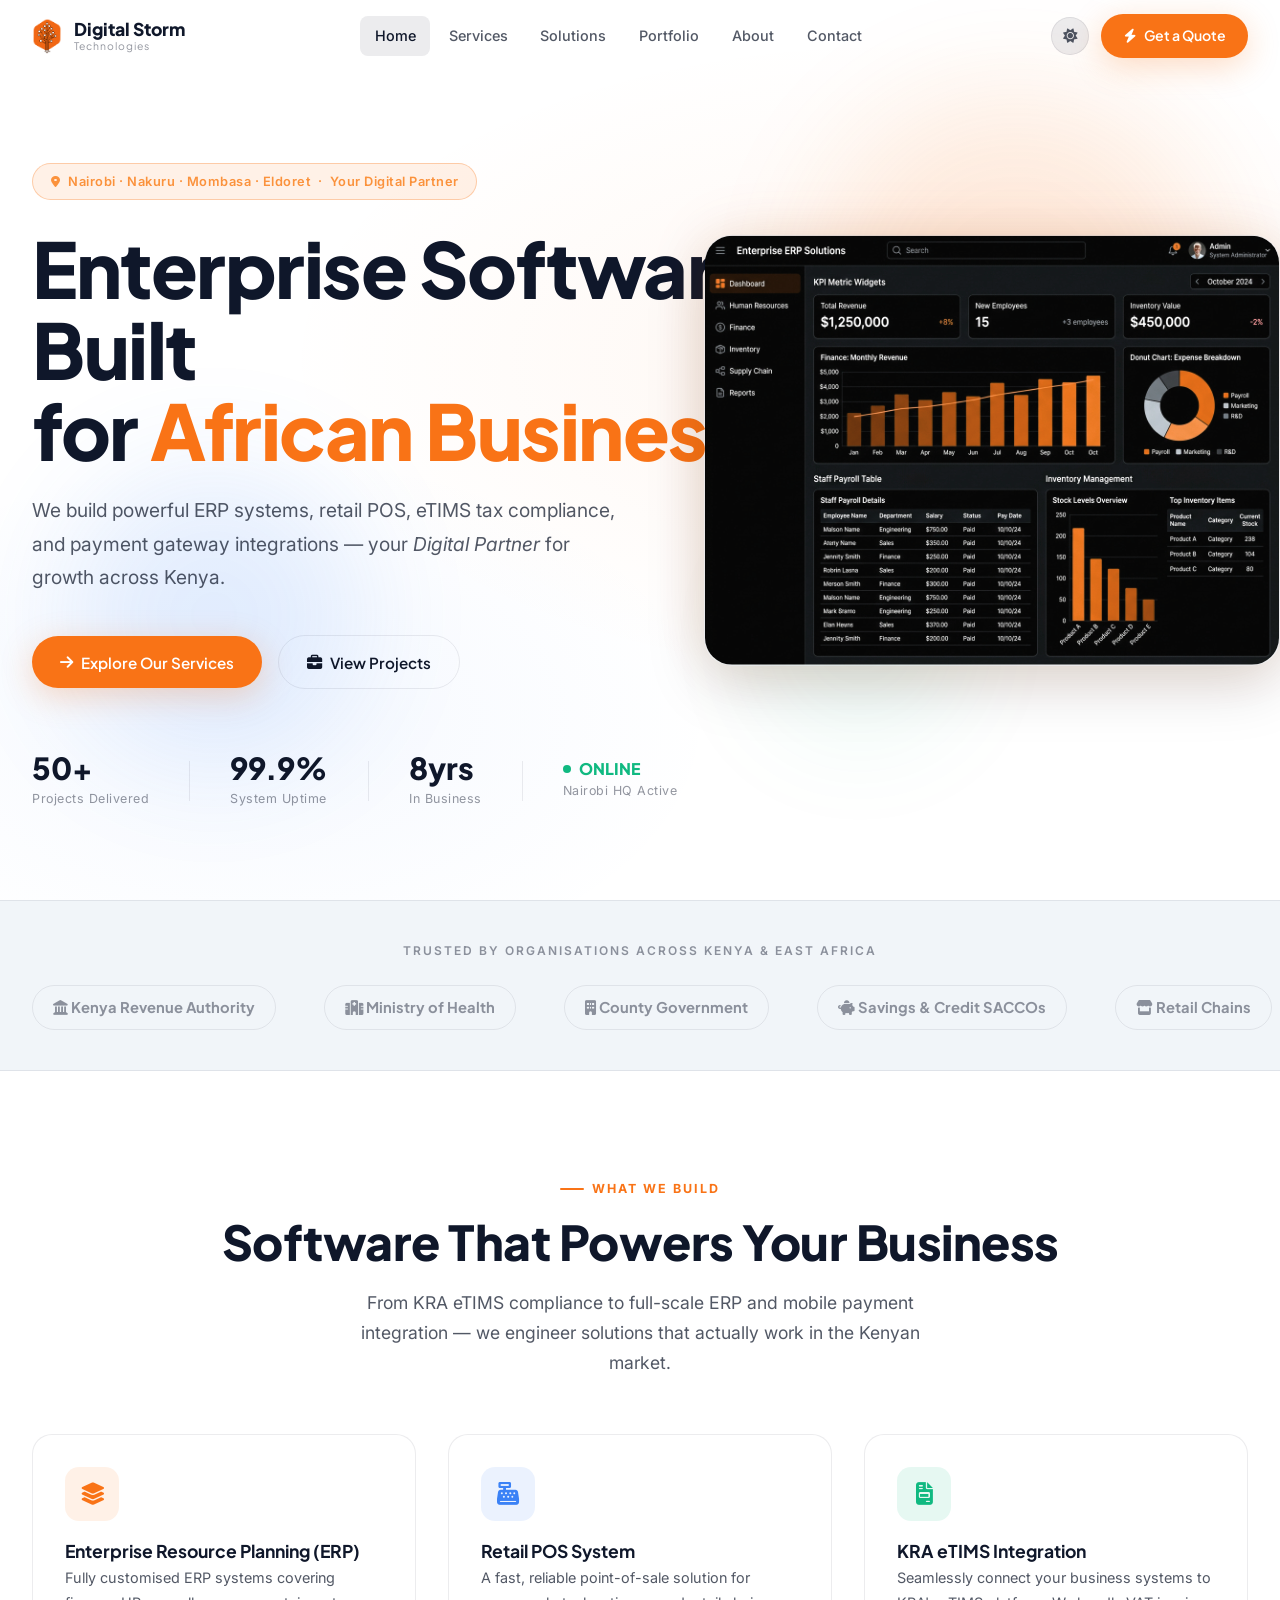
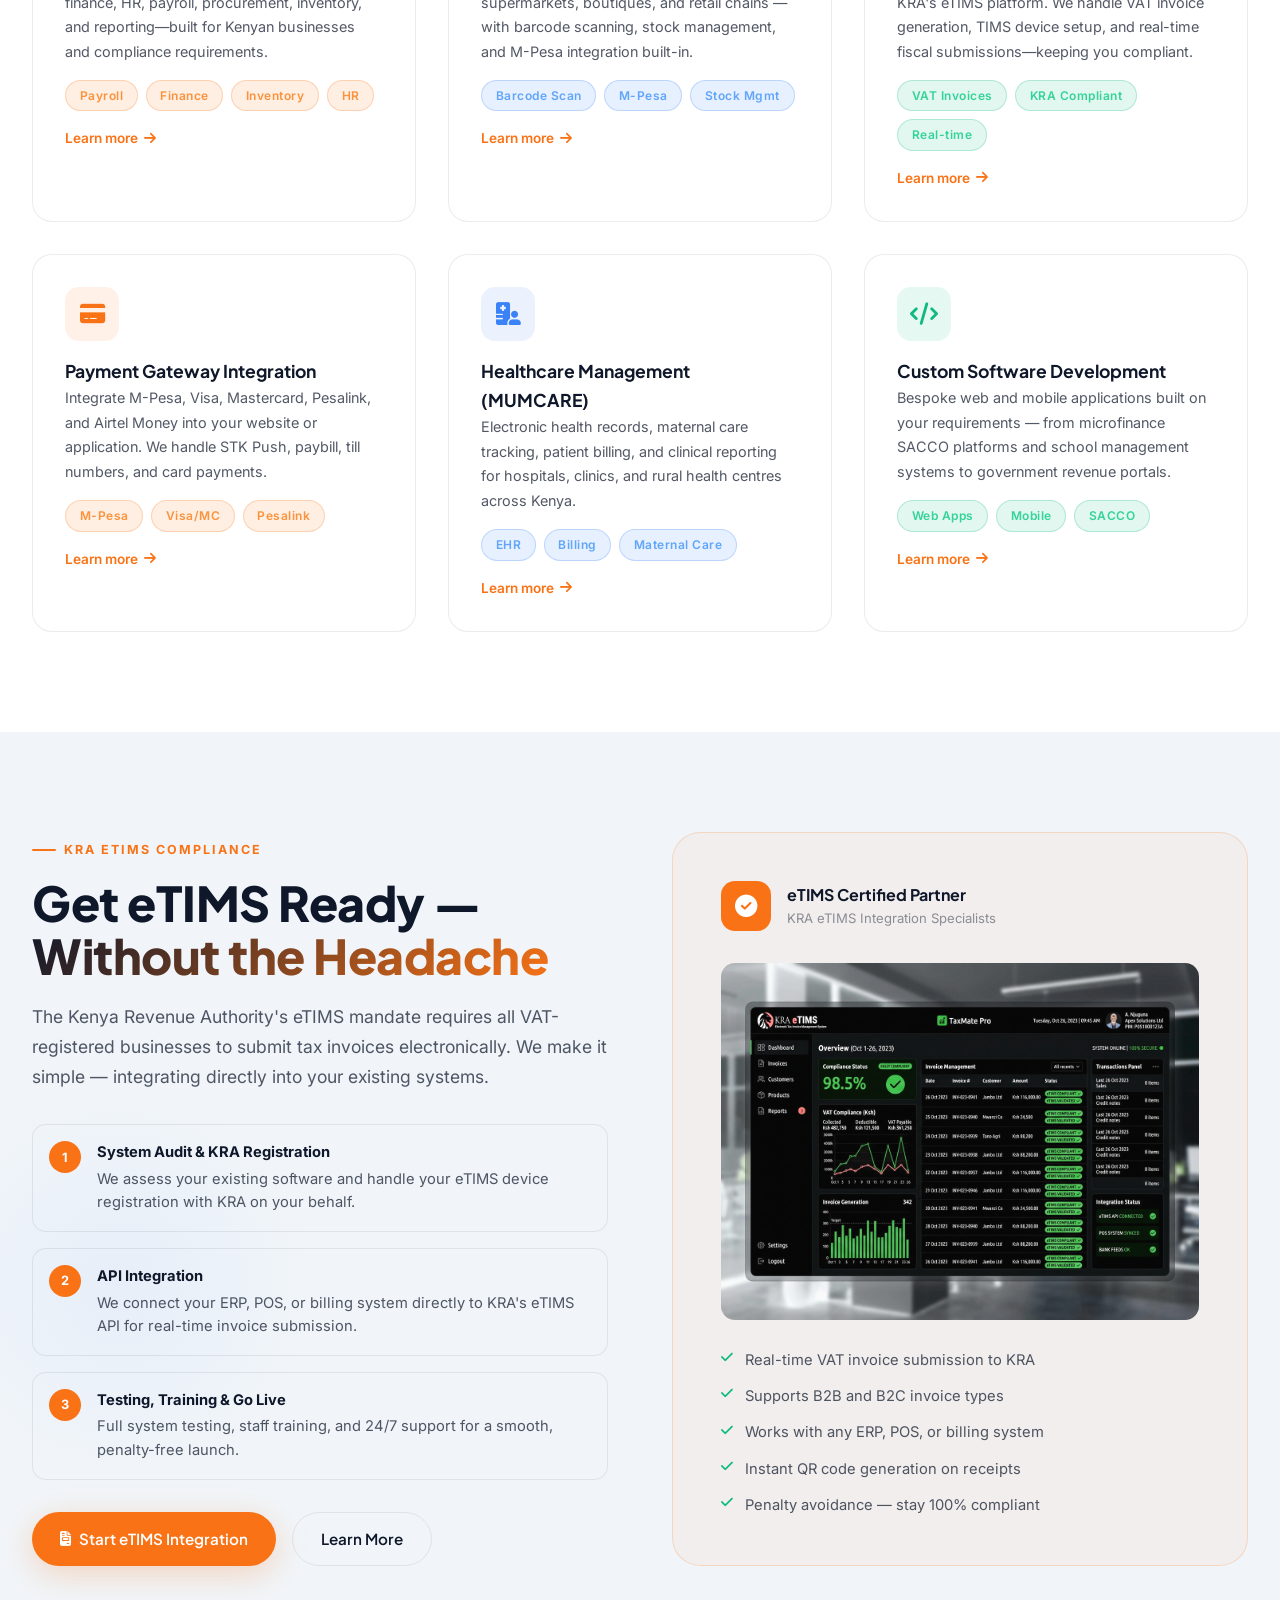
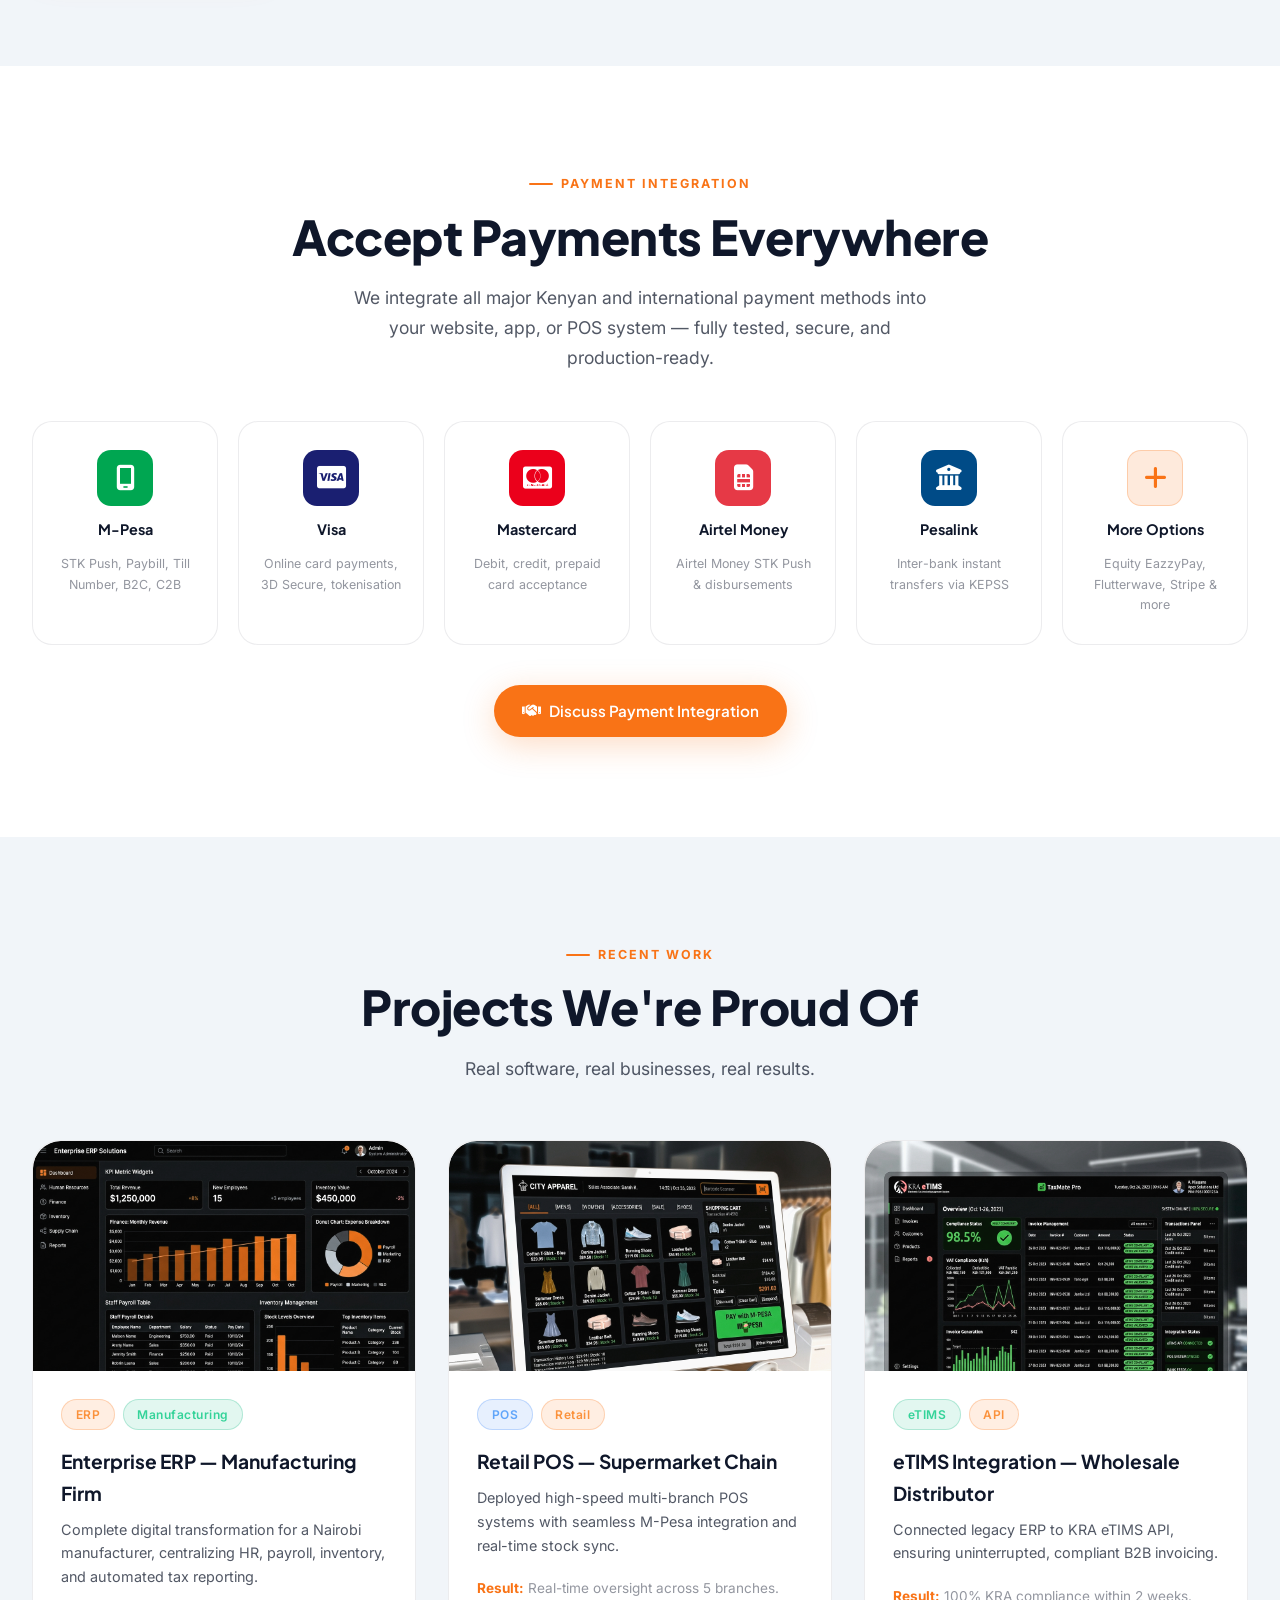
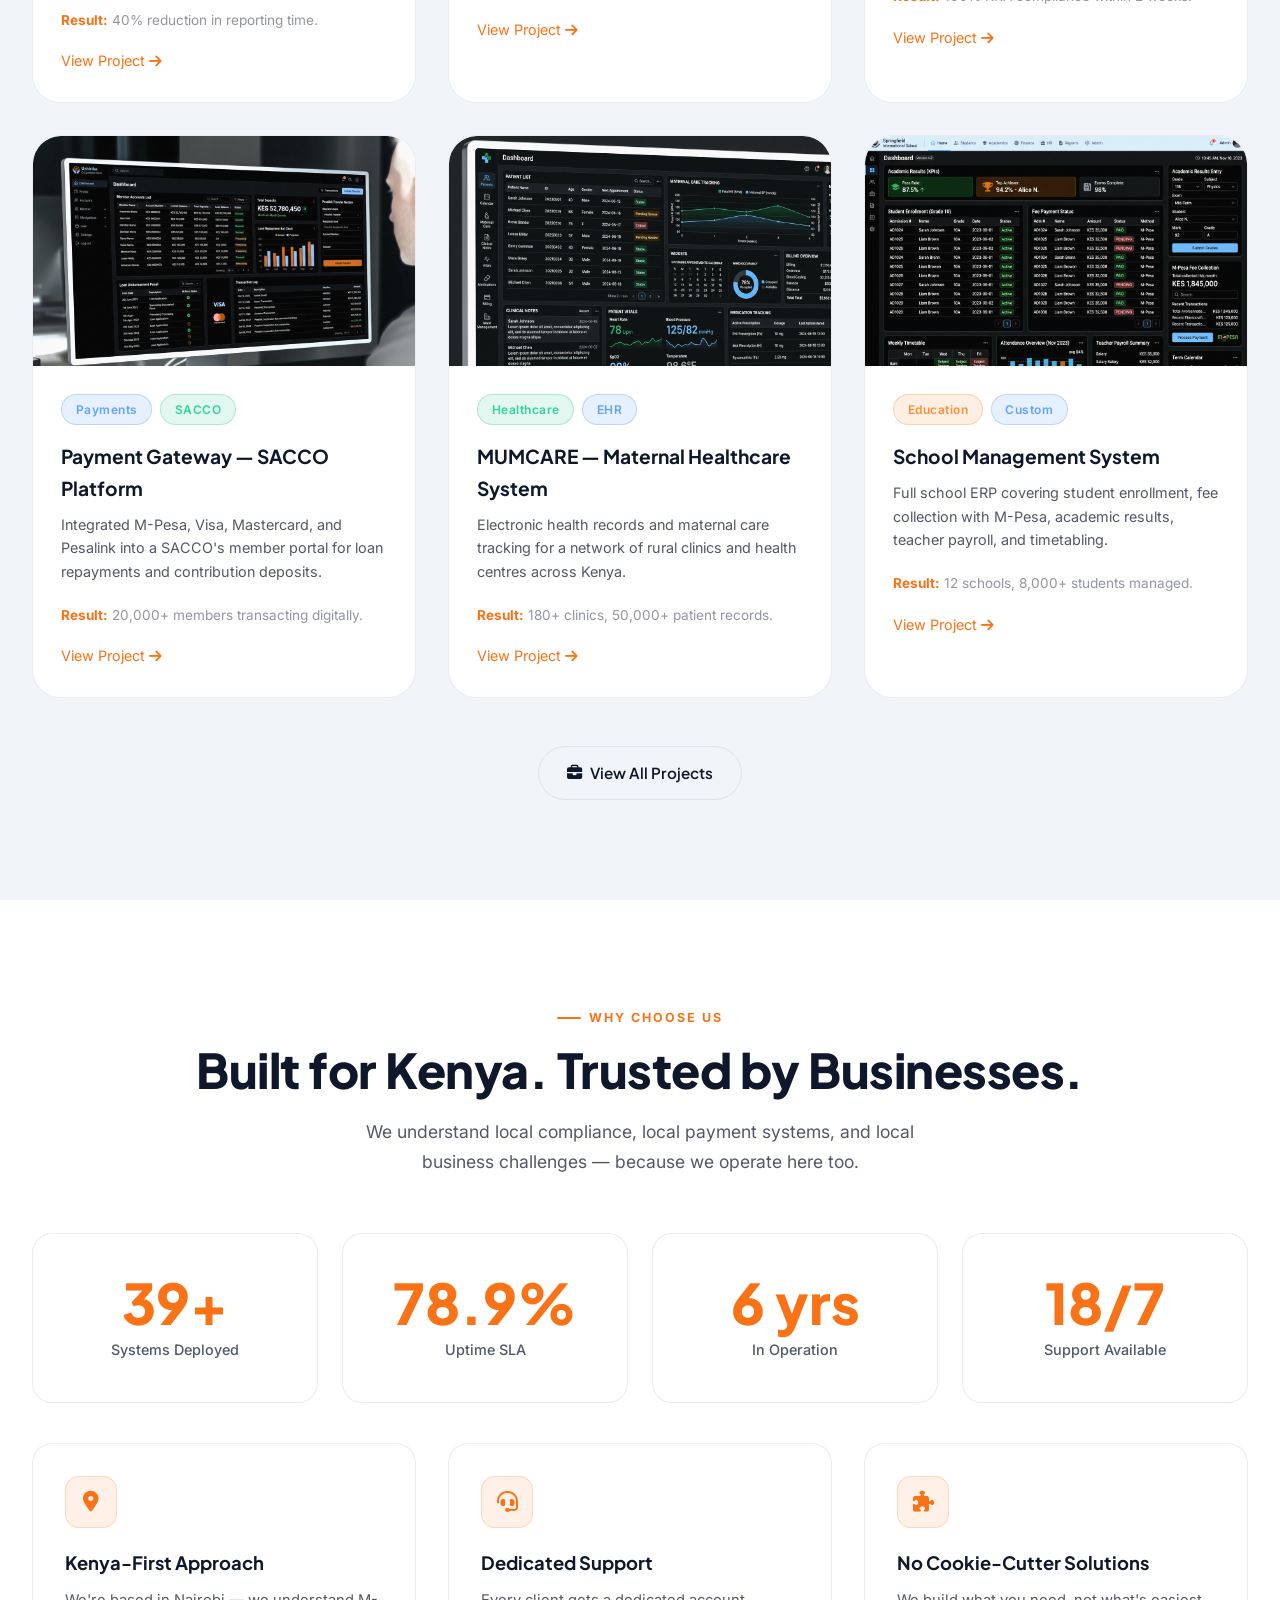
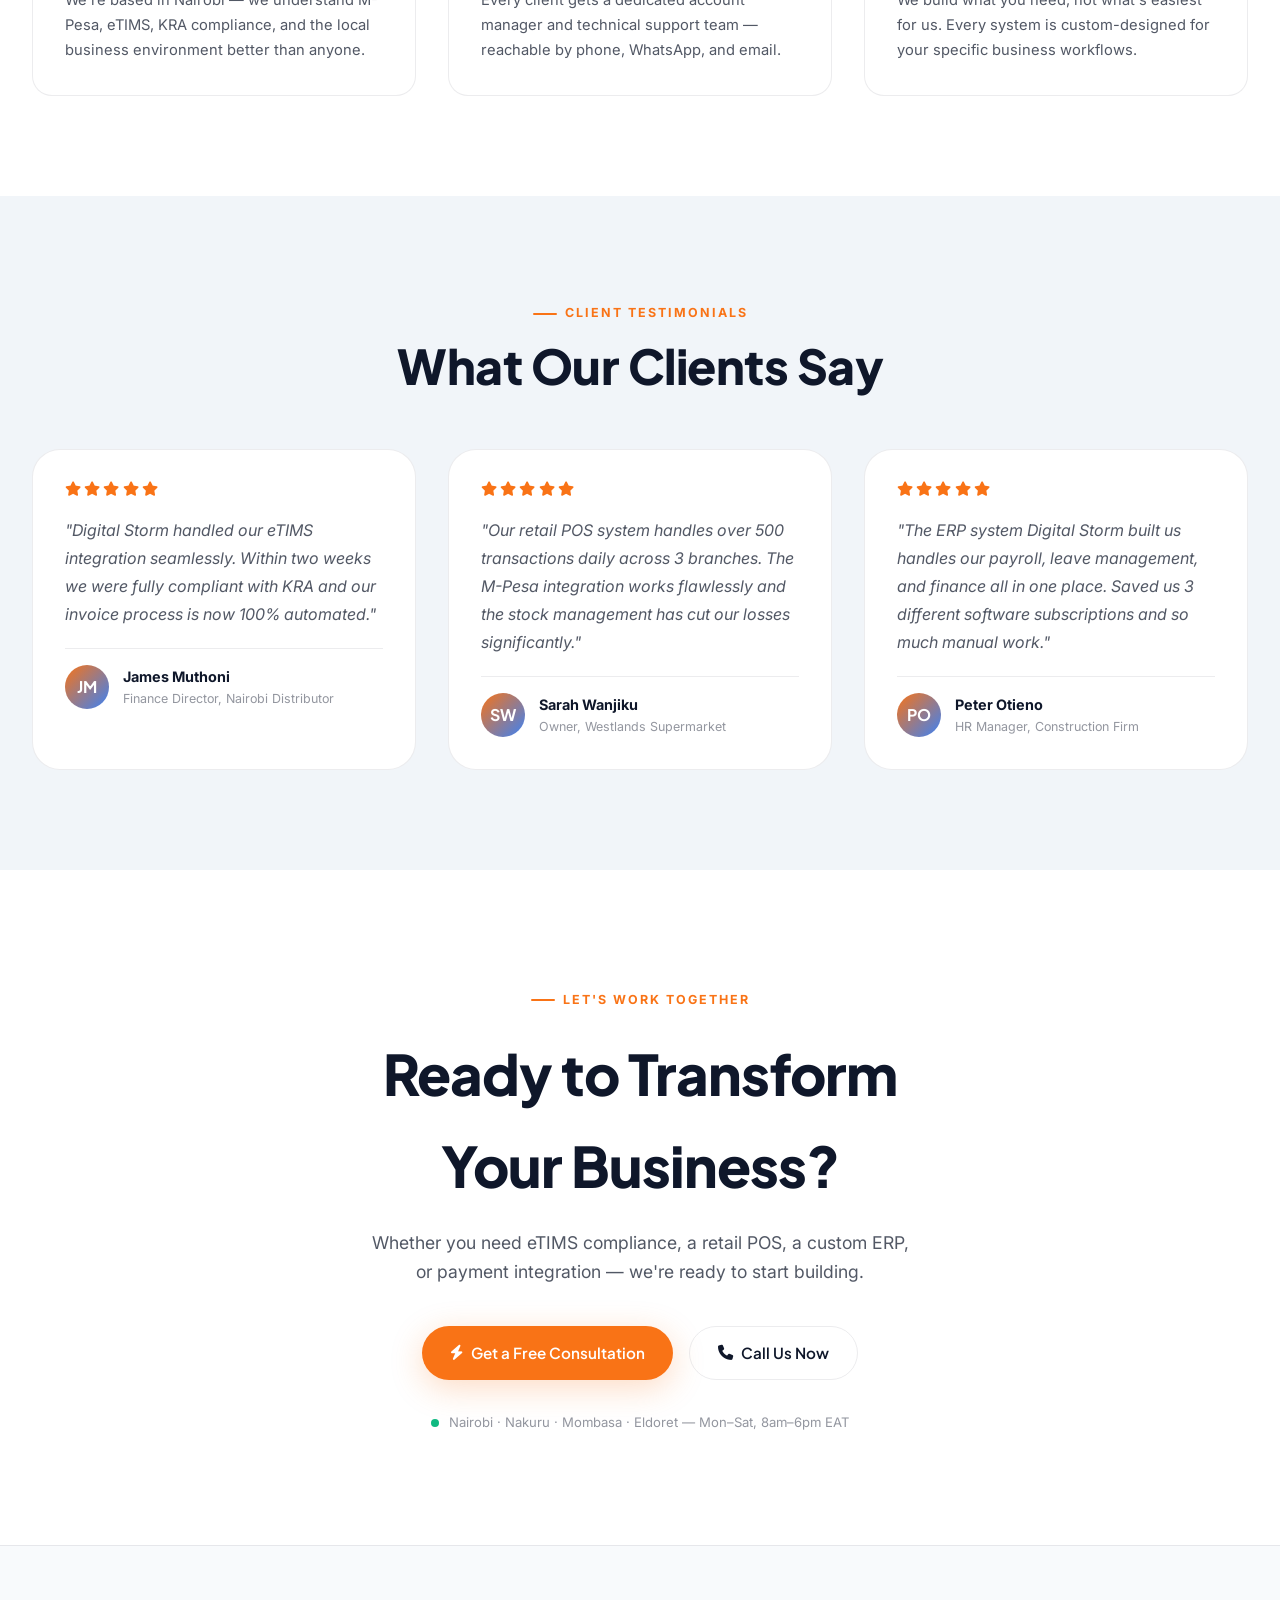
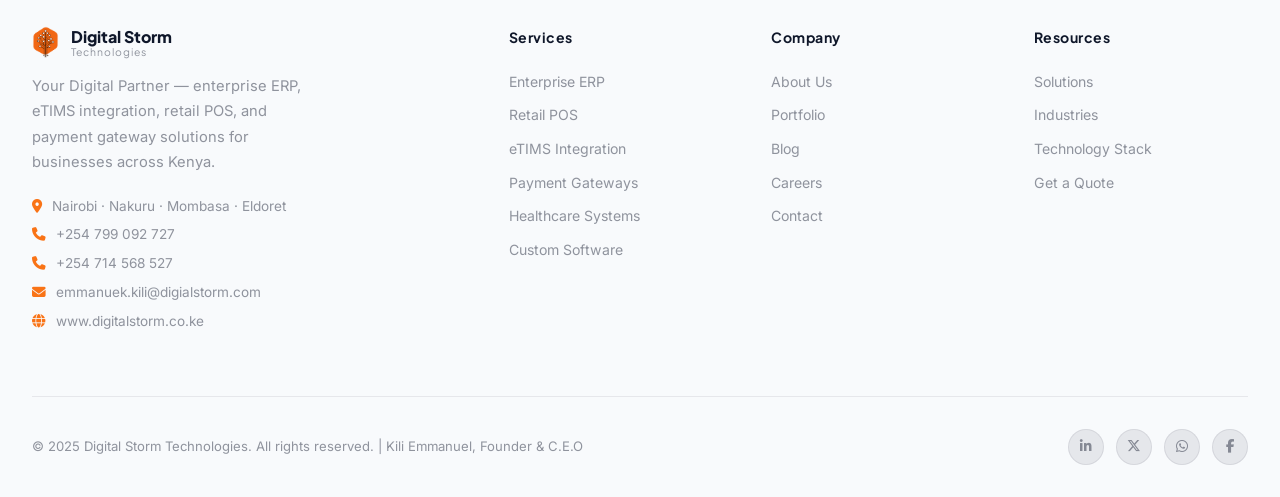
==== commit 8aed7848: "Fix index.html: restore missing theme-img classes and add light mode support to eTIMS Certified Part" ====
--- a/index.html
+++ b/index.html
@@ -144,7 +144,7 @@
 
   <!-- Hero dashboard mockup visible on desktop -->
   <div class="hero-visual">
-    <img src="assets/dst_erp_dashboard.jpg" alt="Digital Storm ERP Dashboard"  data-dark-src="assets/dst_erp_dashboard.jpg" data-light-src="assets/l1.jpg" loading="eager" />
+    <img src="assets/dst_erp_dashboard.jpg" alt="Digital Storm ERP Dashboard" class="theme-img" data-dark-src="assets/dst_erp_dashboard.jpg" data-light-src="assets/l1.jpg" loading="eager" />
   </div>
 </section>
 
@@ -365,7 +365,7 @@
             </div>
           </div>
 
-          <img src="assets/dst_etims_payment.jpg" alt="eTIMS Tax Invoice Integration Dashboard" style="width:100%; border-radius:var(--radius-md); margin-bottom:1.75rem;" />
+          <img src="assets/dst_etims_payment.jpg" alt="eTIMS Tax Invoice Integration Dashboard" class="theme-img" data-dark-src="assets/dst_etims_payment.jpg" data-light-src="assets/l2.jpg" style="width:100%; border-radius:var(--radius-md); margin-bottom:1.75rem;" />
 
           <div class="feature-list">
             <div class="feature-item"><i class="fa-solid fa-check"></i> Real-time VAT invoice submission to KRA</div>
@@ -469,7 +469,7 @@
 
       <div class="project-card reveal delay-1">
         <div class="project-img-wrap">
-          <img src="assets/dst_erp_dashboard.jpg" alt="Enterprise ERP System Kenya"  data-dark-src="assets/dst_erp_dashboard.jpg" data-light-src="assets/l1.jpg" />
+          <img src="assets/dst_erp_dashboard.jpg" alt="Enterprise ERP System Kenya" class="project-img theme-img" data-dark-src="assets/dst_erp_dashboard.jpg" data-light-src="assets/l1.jpg" />
         </div>
         <div class="project-body">
           <div class="project-tags">
@@ -485,7 +485,7 @@
 
       <div class="project-card reveal delay-2">
         <div class="project-img-wrap">
-          <img src="assets/dst_pos_retail.jpg" alt="Retail POS System Supermarket Kenya"  data-dark-src="assets/dst_pos_retail.jpg" data-light-src="assets/l4.jpg" />
+          <img src="assets/dst_pos_retail.jpg" alt="Retail POS System Supermarket Kenya" class="project-img theme-img" data-dark-src="assets/dst_pos_retail.jpg" data-light-src="assets/l4.jpg" />
         </div>
         <div class="project-body">
           <div class="project-tags">
@@ -501,7 +501,7 @@
 
       <div class="project-card reveal delay-3">
         <div class="project-img-wrap">
-          <img src="assets/dst_etims_payment.jpg" alt="eTIMS Integration Kenya KRA"  data-dark-src="assets/dst_etims_payment.jpg" data-light-src="assets/l2.jpg" />
+          <img src="assets/dst_etims_payment.jpg" alt="eTIMS Integration Kenya KRA" class="project-img theme-img" data-dark-src="assets/dst_etims_payment.jpg" data-light-src="assets/l2.jpg" />
         </div>
         <div class="project-body">
           <div class="project-tags">
@@ -517,7 +517,7 @@
 
       <div class="project-card reveal delay-1">
         <div class="project-img-wrap">
-          <img src="assets/dst_sacco_payment.jpg" alt="SACCO Payment Gateway Integration Kenya"  data-dark-src="assets/dst_sacco_payment.jpg" data-light-src="assets/l5.jpg" />
+          <img src="assets/dst_sacco_payment.jpg" alt="SACCO Payment Gateway Integration Kenya" class="project-img theme-img" data-dark-src="assets/dst_sacco_payment.jpg" data-light-src="assets/l5.jpg" />
         </div>
         <div class="project-body">
           <div class="project-tags">
@@ -533,7 +533,7 @@
 
       <div class="project-card reveal delay-2">
         <div class="project-img-wrap">
-          <img src="assets/dst_mumcare_health.jpg" alt="MUMCARE Healthcare EHR Kenya"  data-dark-src="assets/dst_mumcare_health.jpg" data-light-src="assets/l3.jpg" />
+          <img src="assets/dst_mumcare_health.jpg" alt="MUMCARE Healthcare EHR Kenya" class="project-img theme-img" data-dark-src="assets/dst_mumcare_health.jpg" data-light-src="assets/l3.jpg" />
         </div>
         <div class="project-body">
           <div class="project-tags">
@@ -549,7 +549,7 @@
 
       <div class="project-card reveal delay-3">
         <div class="project-img-wrap">
-          <img src="assets/dst_school_system.jpg" alt="School Management System Kenya"  data-dark-src="assets/dst_school_system.jpg" data-light-src="assets/l6.jpg" />
+          <img src="assets/dst_school_system.jpg" alt="School Management System Kenya" class="project-img theme-img" data-dark-src="assets/dst_school_system.jpg" data-light-src="assets/l6.jpg" />
         </div>
         <div class="project-body">
           <div class="project-tags">
@@ -821,3 +821,4 @@
 
 
 
+
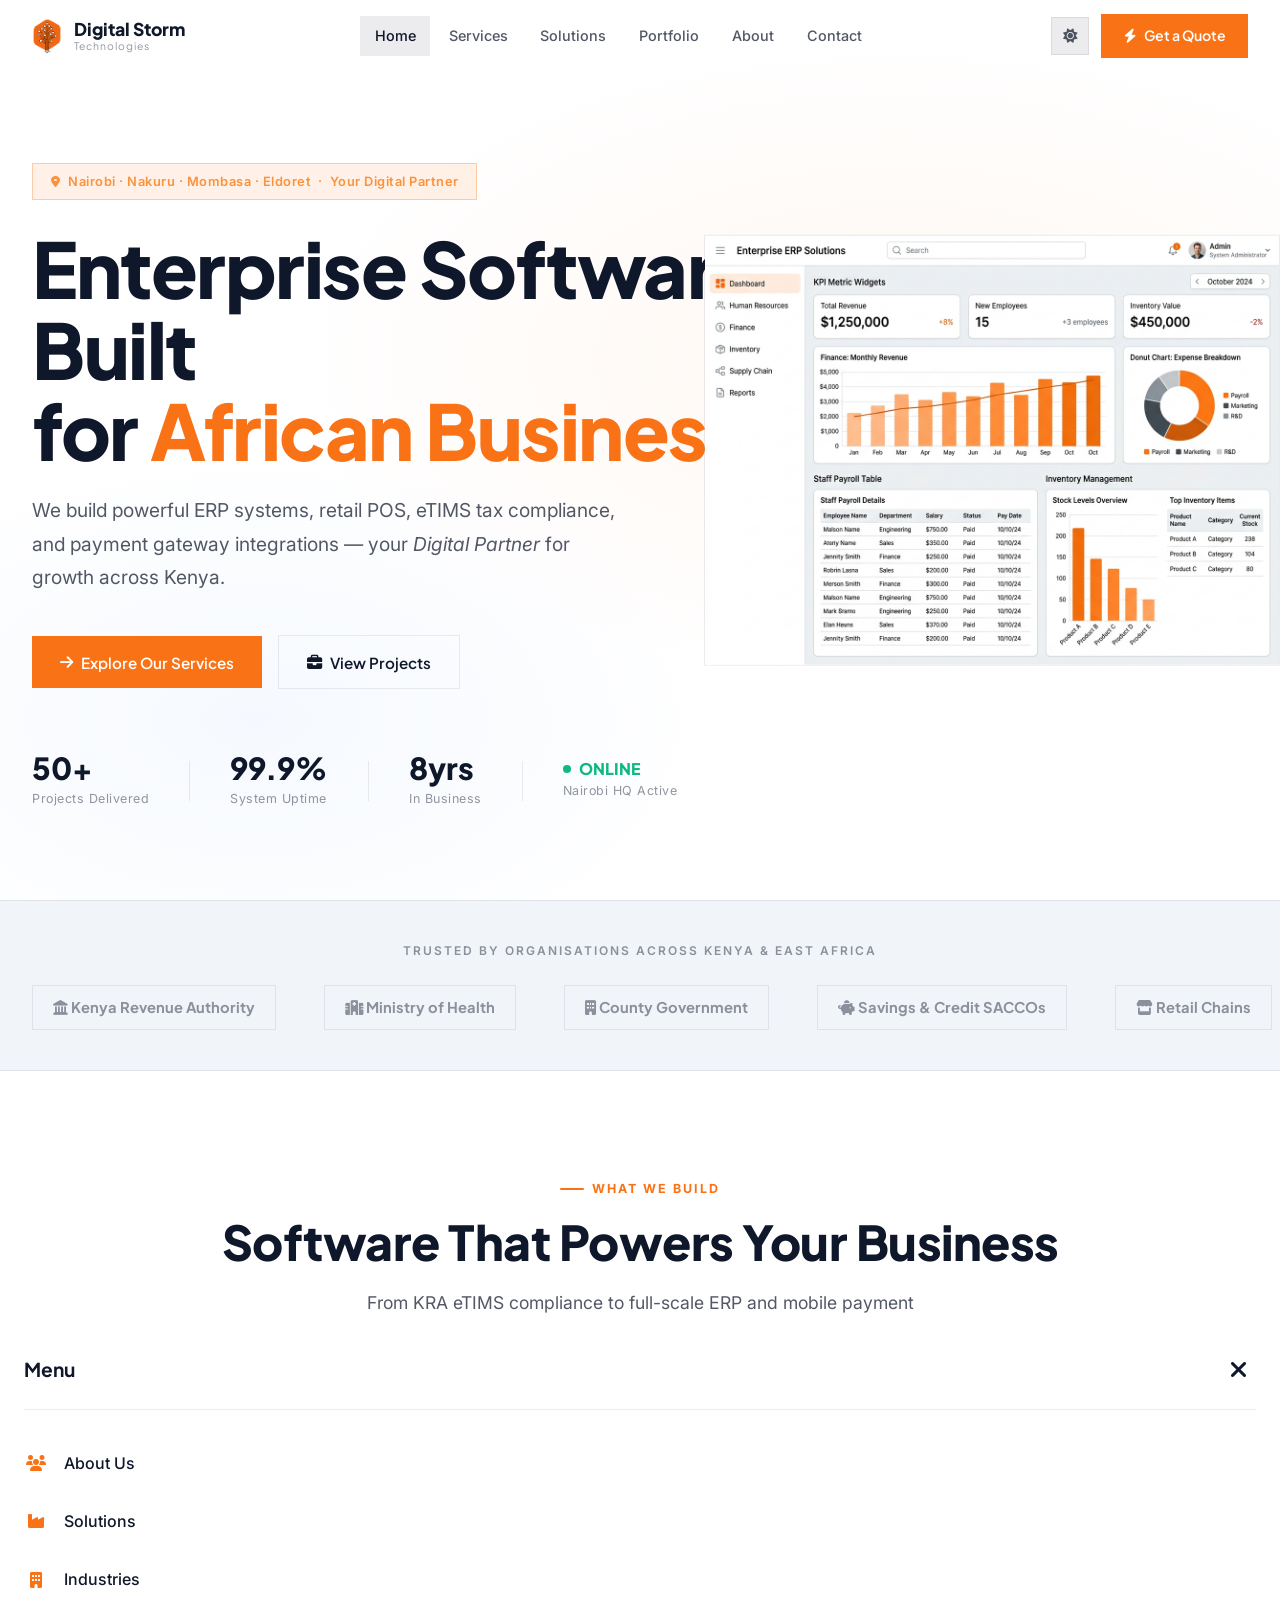
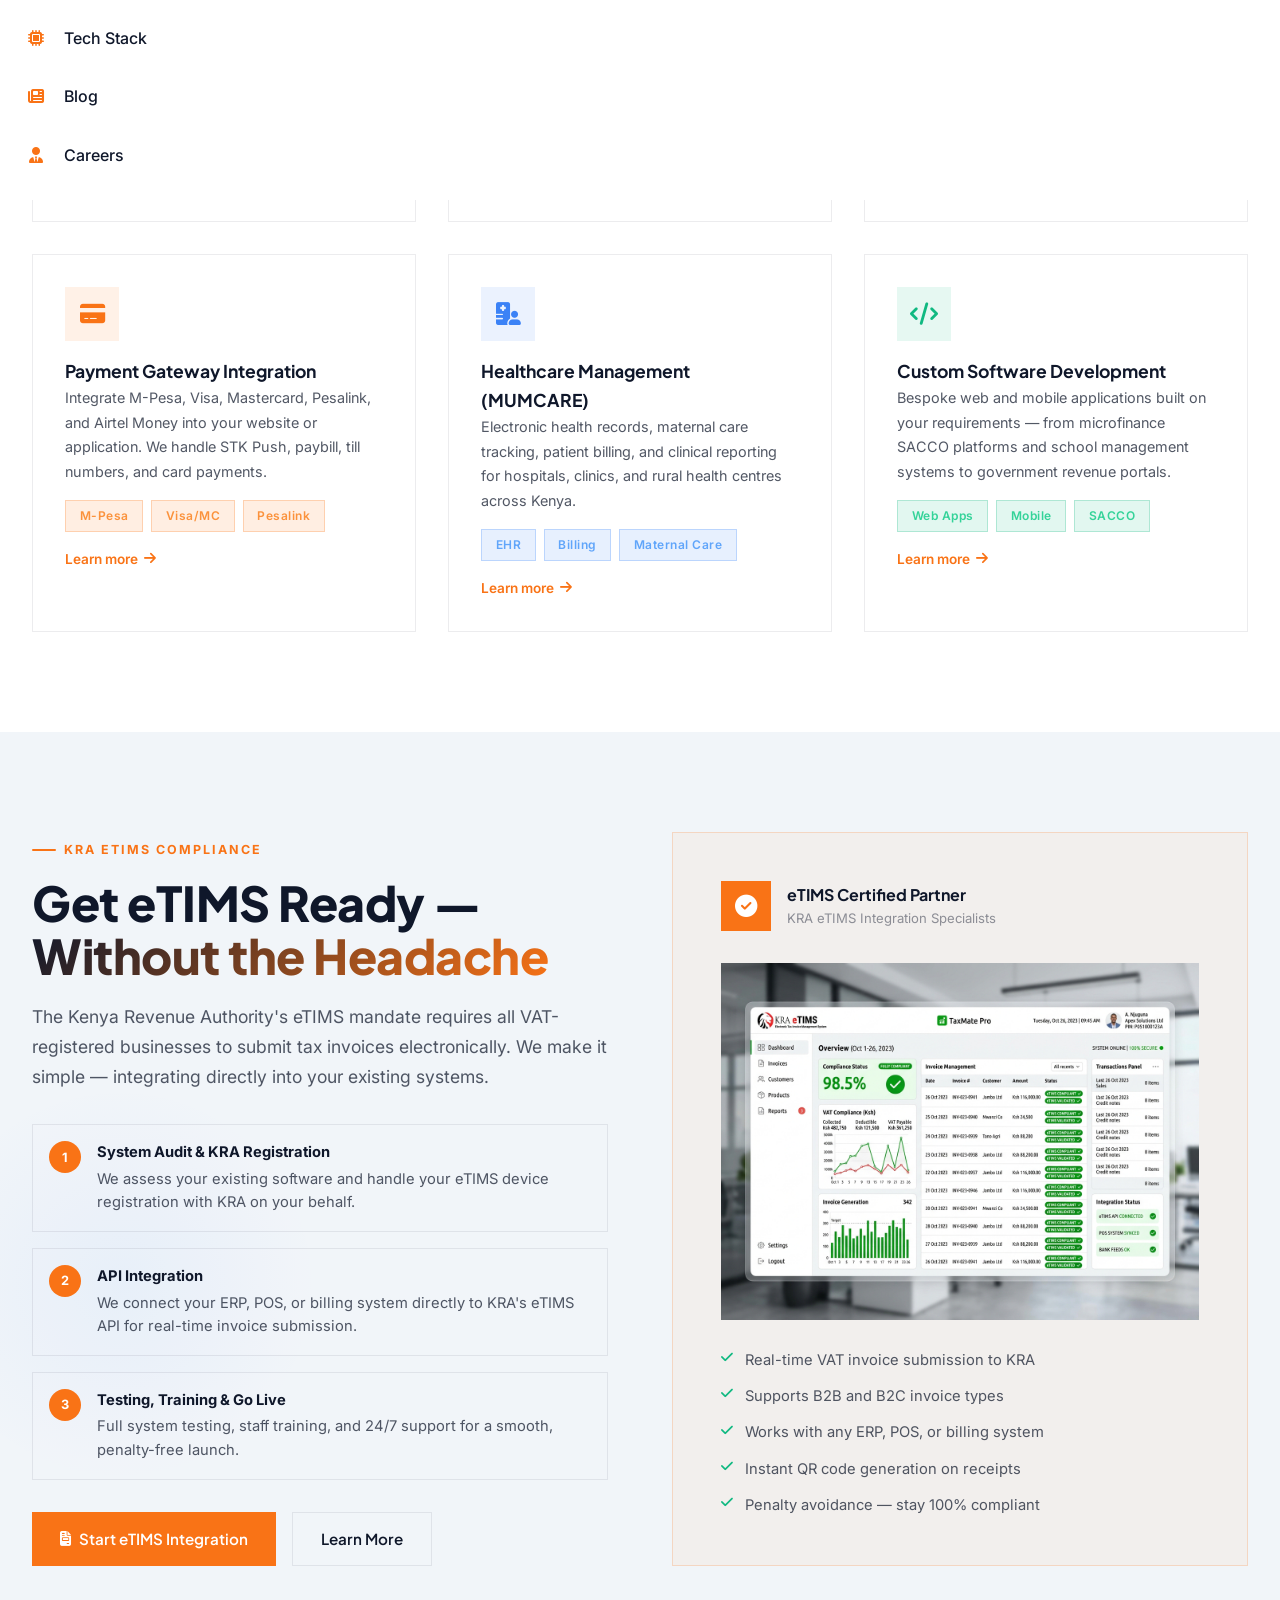
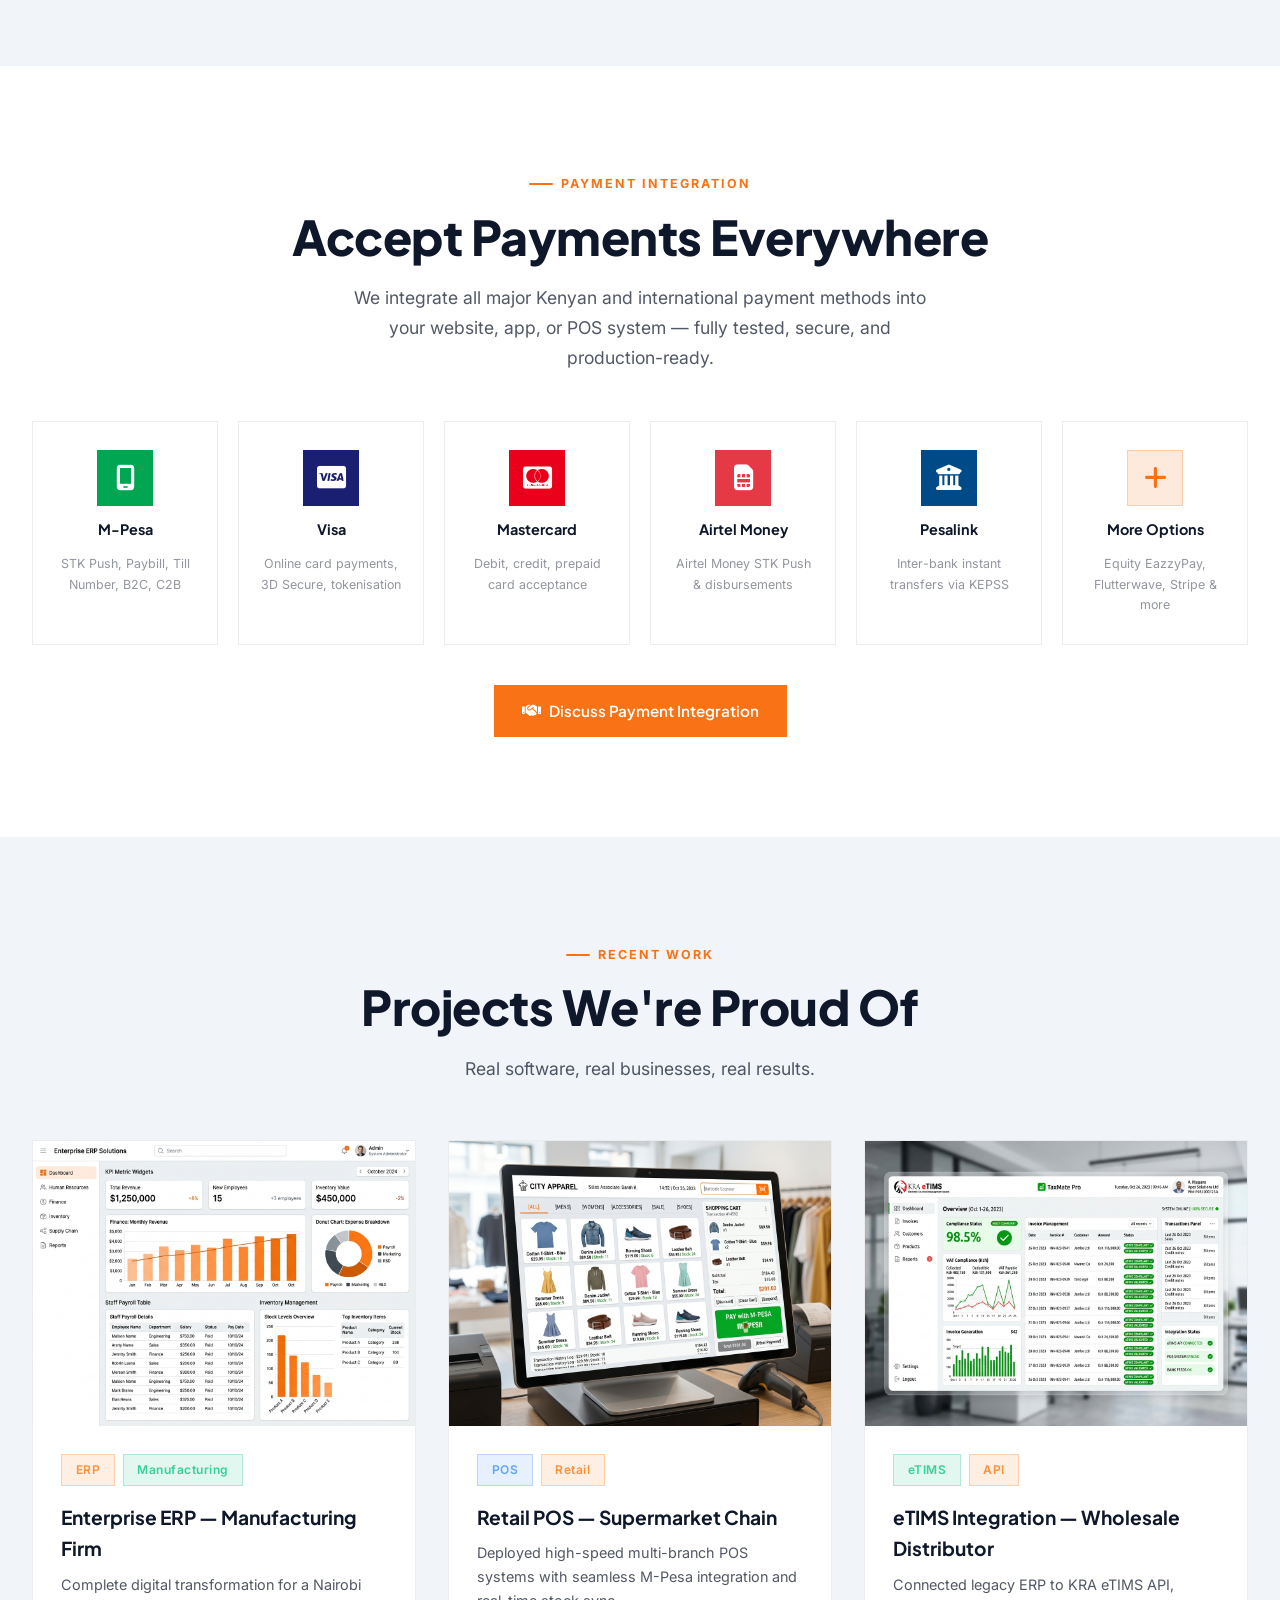
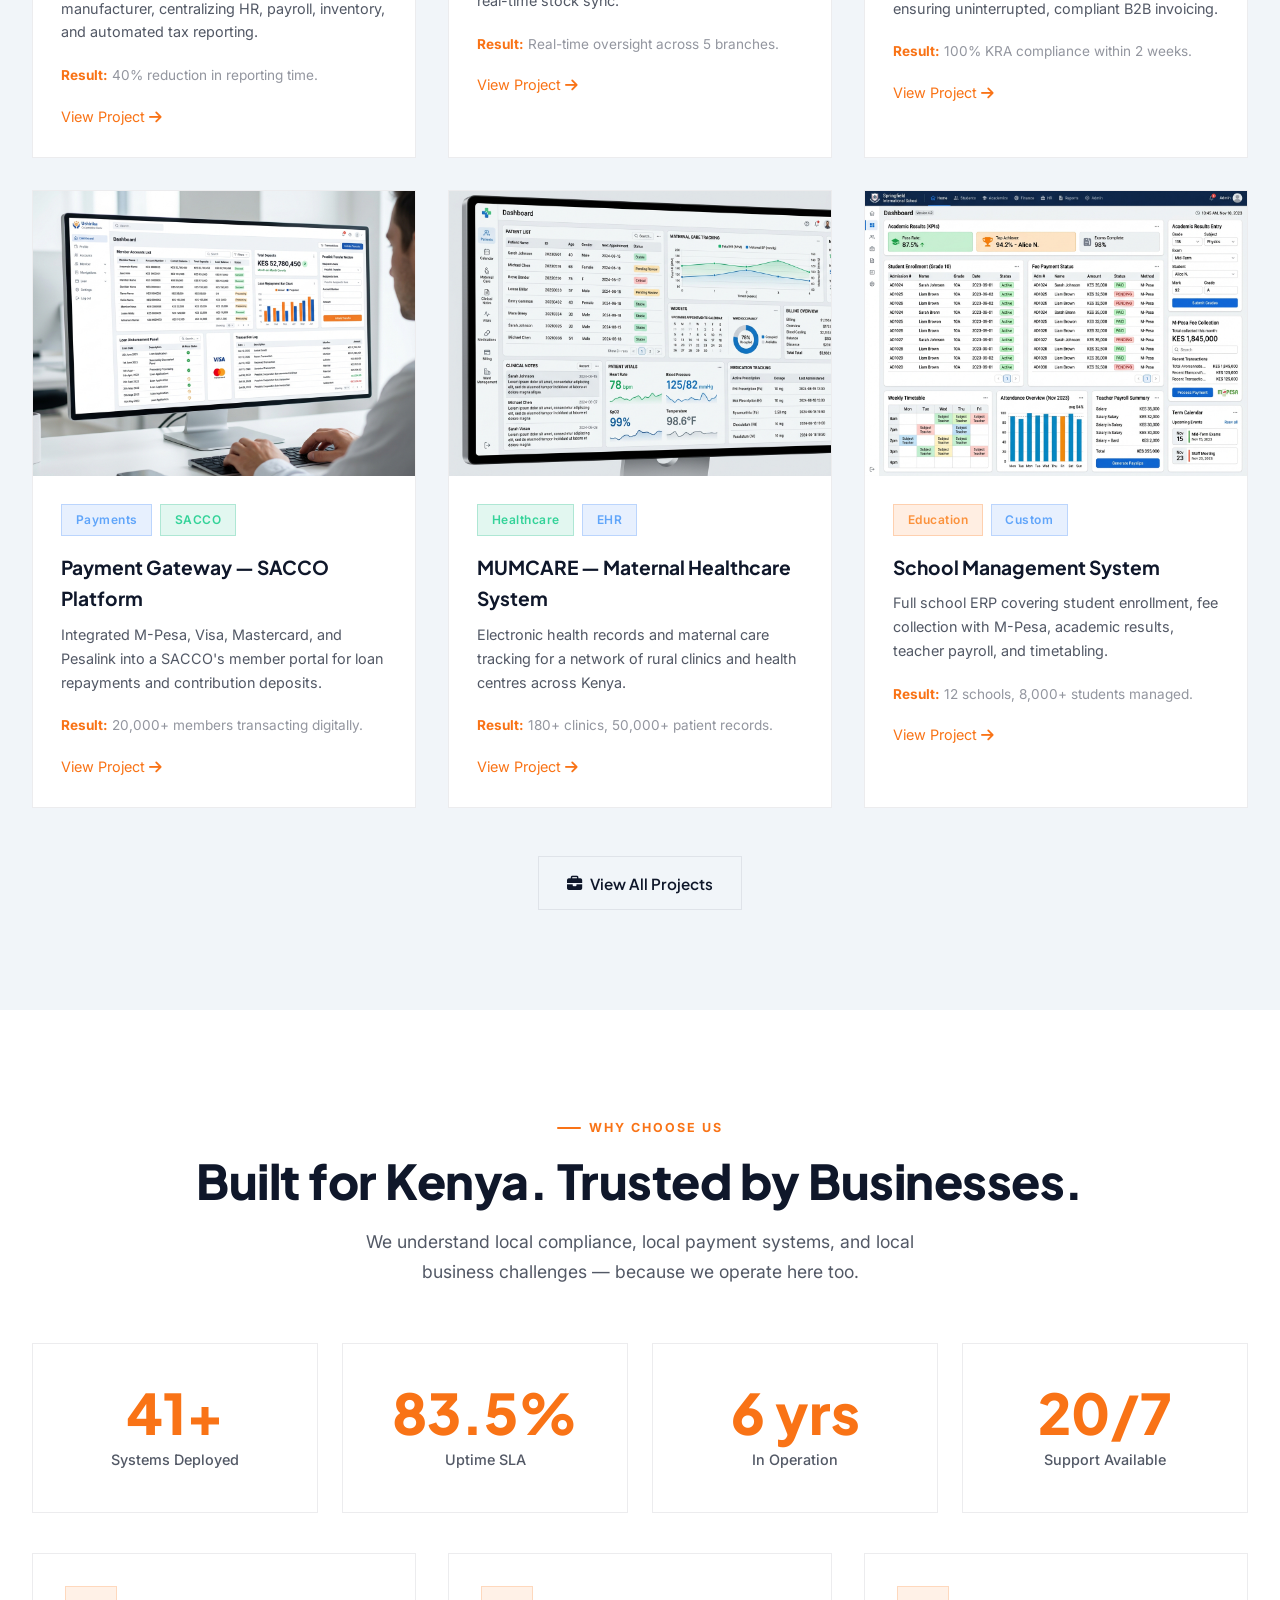
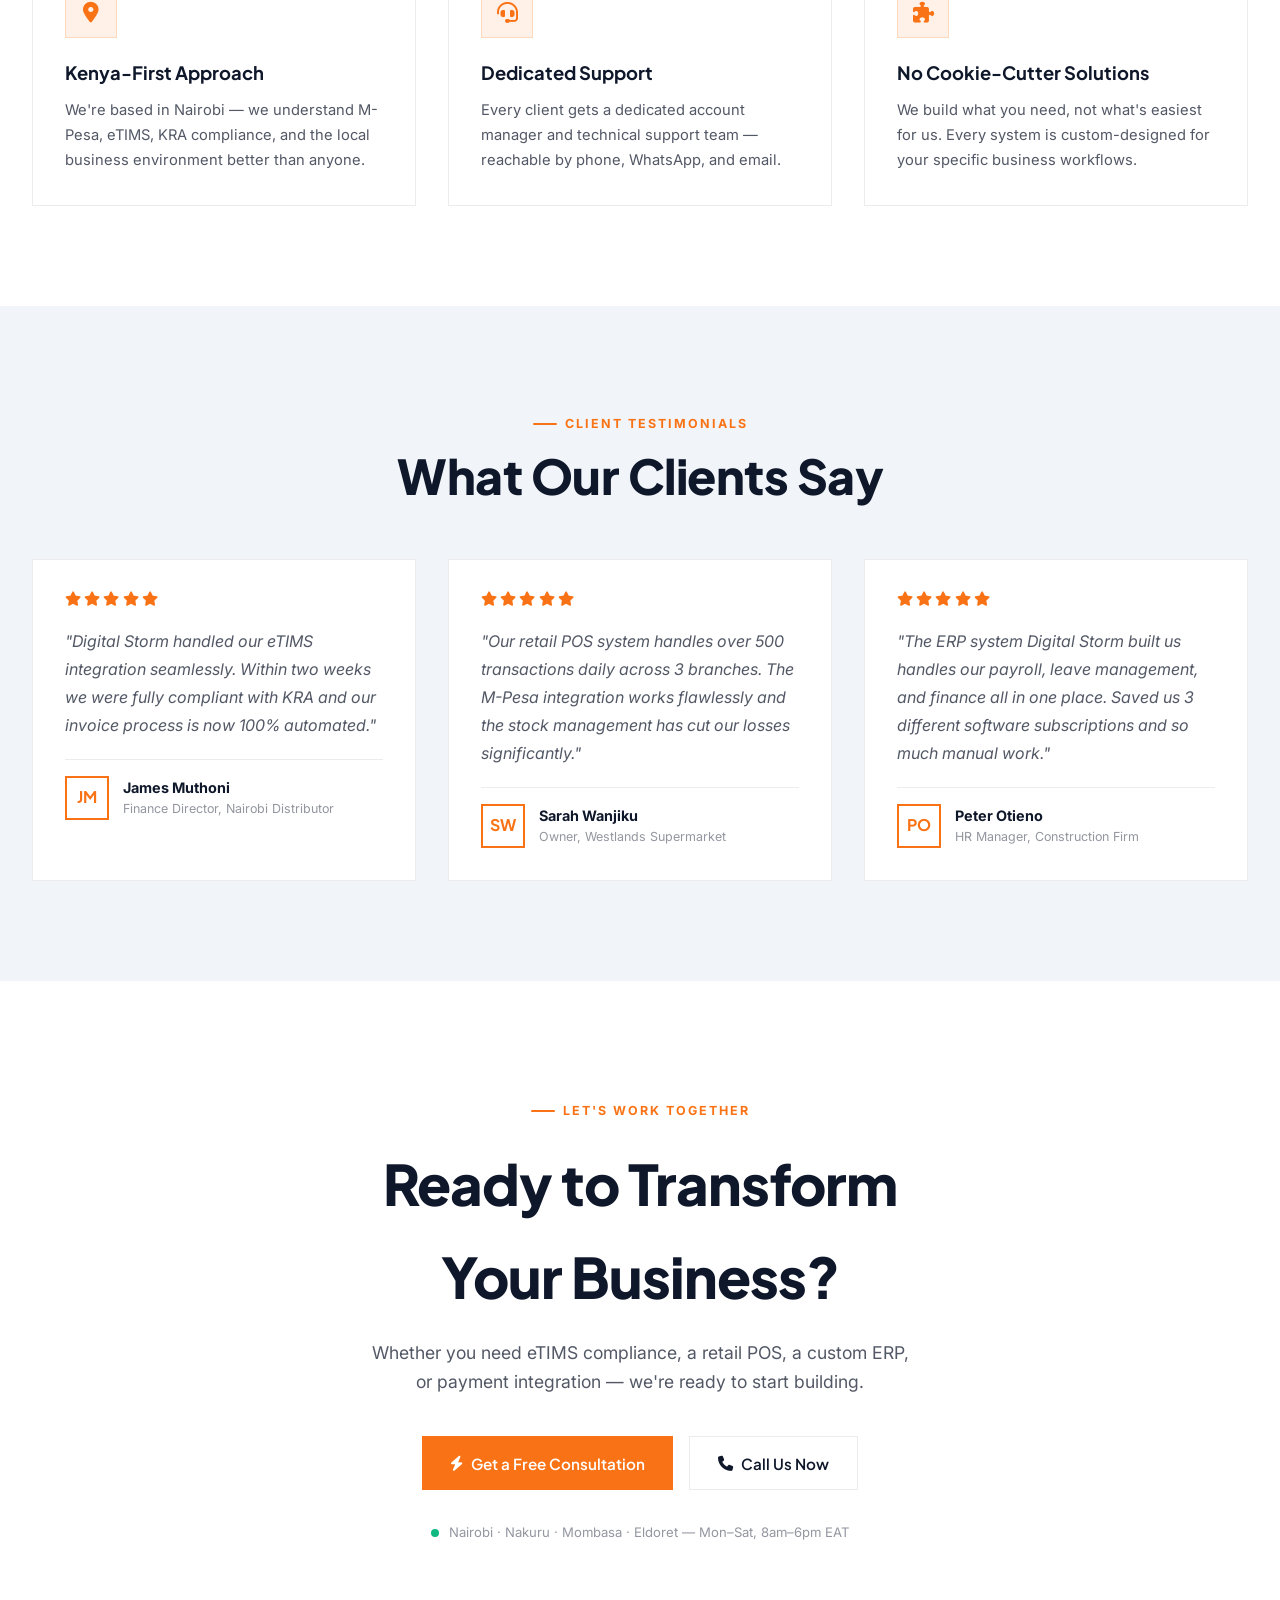
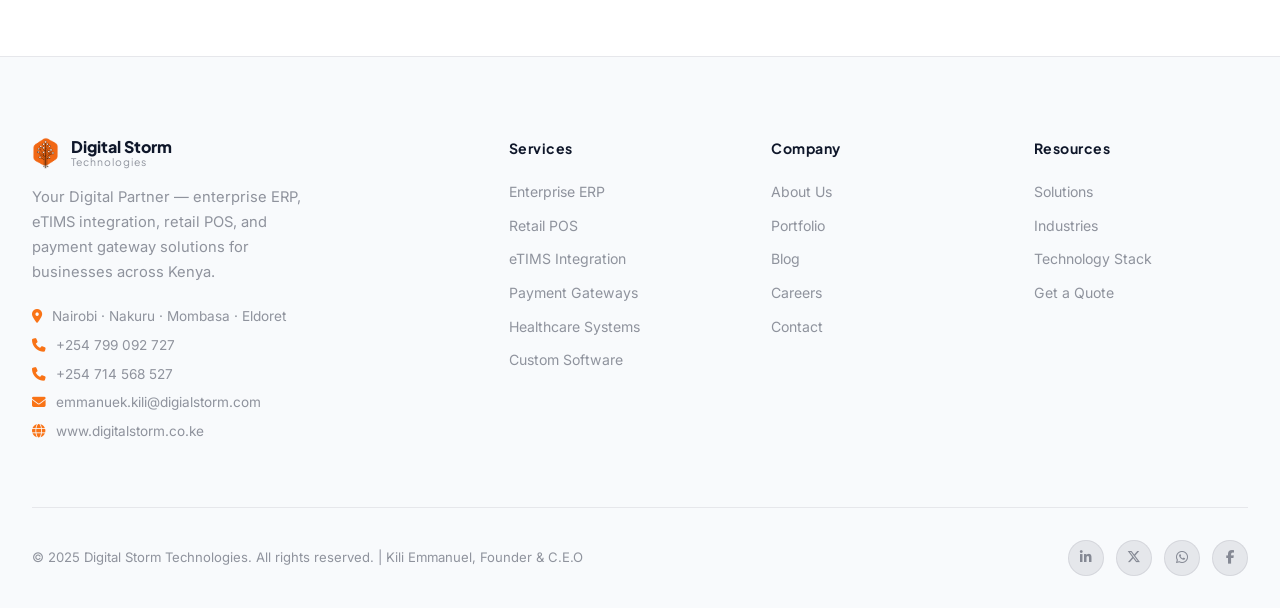
==== commit 4b88118f: "feat(mobile): Implement native mobile app UI patterns (sticky bottom nav, horizontal swipeable grids" ====
--- a/index.html
+++ b/index.html
@@ -144,7 +144,7 @@
 
   <!-- Hero dashboard mockup visible on desktop -->
   <div class="hero-visual">
-    <img src="assets/dst_erp_dashboard.jpg" alt="Digital Storm ERP Dashboard" class="theme-img" data-dark-src="assets/dst_erp_dashboard.jpg" data-light-src="assets/l1.jpg" loading="eager" />
+    <img src="assets/dst_erp_dashboard.jpg" alt="Digital Storm ERP Dashboard"  data-dark-src="assets/dst_erp_dashboard.jpg" data-light-src="assets/l1.jpg" loading="eager" />
   </div>
 </section>
 
@@ -365,7 +365,7 @@
             </div>
           </div>
 
-          <img src="assets/dst_etims_payment.jpg" alt="eTIMS Tax Invoice Integration Dashboard" class="theme-img" data-dark-src="assets/dst_etims_payment.jpg" data-light-src="assets/l2.jpg" style="width:100%; border-radius:var(--radius-md); margin-bottom:1.75rem;" />
+          <img src="assets/dst_etims_payment.jpg" alt="eTIMS Tax Invoice Integration Dashboard"  data-dark-src="assets/dst_etims_payment.jpg" data-light-src="assets/l2.jpg" style="width:100%; border-radius:var(--radius-md); margin-bottom:1.75rem;" />
 
           <div class="feature-list">
             <div class="feature-item"><i class="fa-solid fa-check"></i> Real-time VAT invoice submission to KRA</div>
@@ -469,7 +469,7 @@
 
       <div class="project-card reveal delay-1">
         <div class="project-img-wrap">
-          <img src="assets/dst_erp_dashboard.jpg" alt="Enterprise ERP System Kenya" class="project-img theme-img" data-dark-src="assets/dst_erp_dashboard.jpg" data-light-src="assets/l1.jpg" />
+          <img src="assets/dst_erp_dashboard.jpg" alt="Enterprise ERP System Kenya"  data-dark-src="assets/dst_erp_dashboard.jpg" data-light-src="assets/l1.jpg" />
         </div>
         <div class="project-body">
           <div class="project-tags">
@@ -485,7 +485,7 @@
 
       <div class="project-card reveal delay-2">
         <div class="project-img-wrap">
-          <img src="assets/dst_pos_retail.jpg" alt="Retail POS System Supermarket Kenya" class="project-img theme-img" data-dark-src="assets/dst_pos_retail.jpg" data-light-src="assets/l4.jpg" />
+          <img src="assets/dst_pos_retail.jpg" alt="Retail POS System Supermarket Kenya"  data-dark-src="assets/dst_pos_retail.jpg" data-light-src="assets/l4.jpg" />
         </div>
         <div class="project-body">
           <div class="project-tags">
@@ -501,7 +501,7 @@
 
       <div class="project-card reveal delay-3">
         <div class="project-img-wrap">
-          <img src="assets/dst_etims_payment.jpg" alt="eTIMS Integration Kenya KRA" class="project-img theme-img" data-dark-src="assets/dst_etims_payment.jpg" data-light-src="assets/l2.jpg" />
+          <img src="assets/dst_etims_payment.jpg" alt="eTIMS Integration Kenya KRA"  data-dark-src="assets/dst_etims_payment.jpg" data-light-src="assets/l2.jpg" />
         </div>
         <div class="project-body">
           <div class="project-tags">
@@ -517,7 +517,7 @@
 
       <div class="project-card reveal delay-1">
         <div class="project-img-wrap">
-          <img src="assets/dst_sacco_payment.jpg" alt="SACCO Payment Gateway Integration Kenya" class="project-img theme-img" data-dark-src="assets/dst_sacco_payment.jpg" data-light-src="assets/l5.jpg" />
+          <img src="assets/dst_sacco_payment.jpg" alt="SACCO Payment Gateway Integration Kenya"  data-dark-src="assets/dst_sacco_payment.jpg" data-light-src="assets/l5.jpg" />
         </div>
         <div class="project-body">
           <div class="project-tags">
@@ -533,7 +533,7 @@
 
       <div class="project-card reveal delay-2">
         <div class="project-img-wrap">
-          <img src="assets/dst_mumcare_health.jpg" alt="MUMCARE Healthcare EHR Kenya" class="project-img theme-img" data-dark-src="assets/dst_mumcare_health.jpg" data-light-src="assets/l3.jpg" />
+          <img src="assets/dst_mumcare_health.jpg" alt="MUMCARE Healthcare EHR Kenya"  data-dark-src="assets/dst_mumcare_health.jpg" data-light-src="assets/l3.jpg" />
         </div>
         <div class="project-body">
           <div class="project-tags">
@@ -549,7 +549,7 @@
 
       <div class="project-card reveal delay-3">
         <div class="project-img-wrap">
-          <img src="assets/dst_school_system.jpg" alt="School Management System Kenya" class="project-img theme-img" data-dark-src="assets/dst_school_system.jpg" data-light-src="assets/l6.jpg" />
+          <img src="assets/dst_school_system.jpg" alt="School Management System Kenya"  data-dark-src="assets/dst_school_system.jpg" data-light-src="assets/l6.jpg" />
         </div>
         <div class="project-body">
           <div class="project-tags">
@@ -814,11 +814,63 @@
     }
   });
 </script>
+
+</html>
+
+
+
+
+
+
+
+<!-- Mobile App Bottom Navigation -->
+<nav class="mobile-bottom-nav">
+  <a href="index.html" class="mobile-nav-item" id="nav-index" class="mobile-nav-item active"><i class="fa-solid fa-house"></i><span>Home</span></a>
+  <a href="services.html" class="mobile-nav-item" id="nav-services"><i class="fa-solid fa-layer-group"></i><span>Services</span></a>
+  <a href="portfolio.html" class="mobile-nav-item" id="nav-portfolio"><i class="fa-solid fa-briefcase"></i><span>Portfolio</span></a>
+  <a href="contact.html" class="mobile-nav-item" id="nav-contact"><i class="fa-solid fa-envelope"></i><span>Contact</span></a>
+  <button class="mobile-nav-item" id="mobile-more-btn" style="background:none;border:none;"><i class="fa-solid fa-bars"></i><span>More</span></button>
+</nav>
+
+<!-- Mobile App "More" Menu Modal -->
+<div class="mobile-more-overlay" id="mobile-more-overlay"></div>
+<div class="mobile-more-menu" id="mobile-more-menu">
+  <div class="mobile-more-menu-header">
+    <div class="mobile-more-menu-title">Menu</div>
+    <button class="mobile-more-close" id="mobile-more-close" aria-label="Close menu"><i class="fa-solid fa-xmark"></i></button>
+  </div>
+  <a href="about.html" class="mobile-more-link"><i class="fa-solid fa-users"></i> About Us</a>
+  <a href="solutions.html" class="mobile-more-link"><i class="fa-solid fa-industry"></i> Solutions</a>
+  <a href="industries.html" class="mobile-more-link"><i class="fa-solid fa-building"></i> Industries</a>
+  <a href="technologies.html" class="mobile-more-link"><i class="fa-solid fa-microchip"></i> Tech Stack</a>
+  <a href="blog.html" class="mobile-more-link"><i class="fa-solid fa-newspaper"></i> Blog</a>
+  <a href="careers.html" class="mobile-more-link"><i class="fa-solid fa-user-tie"></i> Careers</a>
+</div>
+
+<script>
+  document.addEventListener('DOMContentLoaded', () => {
+    const moreBtn = document.getElementById('mobile-more-btn');
+    const moreMenu = document.getElementById('mobile-more-menu');
+    const overlay = document.getElementById('mobile-more-overlay');
+    const closeBtn = document.getElementById('mobile-more-close');
+
+    if(moreBtn && moreMenu && overlay) {
+      const openMenu = () => {
+        overlay.classList.add('open');
+        moreMenu.classList.add('open');
+        document.body.style.overflow = 'hidden';
+      };
+      
+      const closeMenu = () => {
+        overlay.classList.remove('open');
+        moreMenu.classList.remove('open');
+        document.body.style.overflow = '';
+      };
+
+      moreBtn.addEventListener('click', openMenu);
+      closeBtn.addEventListener('click', closeMenu);
+      overlay.addEventListener('click', closeMenu);
+    }
+  });
+</script>
 </body>
-</html>
-
-
-
-
-
-
--- a/css/main.css
+++ b/css/main.css
@@ -74,21 +74,21 @@
   --font-heading:    'Plus Jakarta Sans', Inter, -apple-system, sans-serif;
   --font-body:       'Inter', -apple-system, BlinkMacSystemFont, sans-serif;
 
-  /* Sizing */
+  /* Sizing (Flat Design) */
   --container-max:   1280px;
   --section-pad:     100px;
-  --radius-sm:       8px;
-  --radius-md:       14px;
-  --radius-lg:       20px;
-  --radius-xl:       28px;
-  --radius-pill:     999px;
-
-  /* Shadows */
-  --shadow-sm:       0 1px 3px rgba(0,0,0,0.3);
-  --shadow-md:       0 4px 20px rgba(0,0,0,0.4);
-  --shadow-lg:       0 20px 60px rgba(0,0,0,0.5);
-  --shadow-orange:   0 8px 32px rgba(249,115,22,0.25);
-  --shadow-blue:     0 8px 32px rgba(59,130,246,0.2);
+  --radius-sm:       0;
+  --radius-md:       0;
+  --radius-lg:       0;
+  --radius-xl:       0;
+  --radius-pill:     0;
+
+  /* Shadows (Flat Design) */
+  --shadow-sm:       none;
+  --shadow-md:       none;
+  --shadow-lg:       none;
+  --shadow-orange:   none;
+  --shadow-blue:     none;
 
   /* Transitions */
   --ease:            cubic-bezier(0.16, 1, 0.3, 1);
@@ -254,7 +254,7 @@
 .btn-primary:hover {
   background: var(--orange-light);
   transform: translateY(-2px);
-  box-shadow: 0 12px 40px rgba(249,115,22,0.4);
+  box-shadow: none;
 }
 
 .btn-outline {
@@ -331,7 +331,7 @@
   left: 0;
   right: 0;
   height: 3px;
-  background: linear-gradient(90deg, var(--orange), var(--blue));
+  background: var(--orange);
   opacity: 0;
   transition: opacity var(--trans-med);
 }
@@ -339,7 +339,7 @@
 .card:hover {
   background: var(--bg-card-hover);
   border-color: var(--border-hover);
-  transform: translateY(-4px);
+  /* transform removed for flat design */
   box-shadow: var(--shadow-lg);
 }
 
@@ -605,14 +605,7 @@
 }
 
 /* Parallax floating shapes */
-.hero-shape {
-  position: absolute;
-  border-radius: 50%;
-  filter: blur(60px);
-  opacity: 0.12;
-  pointer-events: none;
-  z-index: 0;
-}
+.hero-shape { display: none; }
 
 .hero-shape-1 {
   width: 400px; height: 400px;
@@ -732,7 +725,7 @@
   max-width: 640px;
   border-radius: var(--radius-xl);
   overflow: hidden;
-  box-shadow: var(--shadow-lg), 0 0 60px rgba(249,115,22,0.12);
+  box-shadow: none;
   border: 1px solid var(--border);
   z-index: 2;
 }
@@ -815,7 +808,7 @@
   position: absolute;
   bottom: 0; left: 0; right: 0;
   height: 3px;
-  background: linear-gradient(90deg, var(--orange), var(--blue));
+  background: var(--orange);
   transform: scaleX(0);
   transition: transform var(--trans-med);
   transform-origin: left;
@@ -824,7 +817,7 @@
 .service-card:hover {
   border-color: var(--border-hover);
   background: var(--bg-card-hover);
-  transform: translateY(-6px);
+  /* transform removed for flat design */
   box-shadow: var(--shadow-lg);
 }
 
@@ -904,7 +897,7 @@
 
 /* eTIMS spotlight */
 .etims-section {
-  background: linear-gradient(135deg, #0A0D1A 0%, #0D1827 60%, #0A0F1A 100%);
+  background: var(--bg-section);
 }
 
 .etims-highlight-box {
@@ -985,7 +978,7 @@
 
 .payment-card:hover {
   border-color: var(--border-hover);
-  transform: translateY(-4px);
+  /* transform removed for flat design */
   box-shadow: var(--shadow-orange);
 }
 
@@ -1023,7 +1016,7 @@
 
 .stat-card:hover {
   border-color: var(--border-hover);
-  transform: translateY(-4px);
+  /* transform removed for flat design */
   box-shadow: var(--shadow-orange);
 }
 
@@ -1057,7 +1050,7 @@
 
 .project-card:hover {
   border-color: var(--border-hover);
-  transform: translateY(-6px);
+  /* transform removed for flat design */
   box-shadow: var(--shadow-lg);
 }
 
@@ -1144,13 +1137,13 @@
 
 .testimonial-avatar {
   width: 44px; height: 44px;
-  border-radius: 50%;
-  background: linear-gradient(135deg, var(--orange), var(--blue));
+  border-radius: 0;
+  background: var(--bg-card); border: 2px solid var(--orange);
   display: flex; align-items: center; justify-content: center;
   font-family: var(--font-heading);
   font-weight: 700;
   font-size: 1rem;
-  color: #fff;
+  color: var(--orange);
   flex-shrink: 0;
 }
 
@@ -1178,9 +1171,7 @@
 .cta-banner-bg {
   position: absolute;
   inset: 0;
-  background: 
-    radial-gradient(ellipse 80% 80% at 50% 50%, rgba(249,115,22,0.15) 0%, transparent 70%),
-    var(--bg-section);
+  background: var(--bg-section);
   z-index: 0;
 }
 
@@ -1324,7 +1315,7 @@
 .form-select:focus,
 .form-textarea:focus {
   border-color: var(--orange);
-  box-shadow: 0 0 0 3px var(--orange-glow);
+  box-shadow: none;
 }
 
 .form-textarea {
@@ -1453,7 +1444,7 @@
   font-size: 1rem;
   box-shadow: var(--shadow-orange);
   opacity: 0;
-  transform: translateY(10px);
+  /* transform removed for flat design */
   transition: all var(--trans-med);
   z-index: 500;
   cursor: pointer;
@@ -1468,3 +1459,124 @@
   background: var(--orange-dark);
   transform: translateY(-3px);
 }
+
+
+
+/* ==========================================================================
+   MOBILE APP UI COMPONENTS
+   ========================================================================== */
+
+.mobile-bottom-nav { user-select: none; -webkit-tap-highlight-color: transparent;
+  display: none; /* Desktop hidden */
+  position: fixed;
+  bottom: 0;
+  left: 0;
+  right: 0;
+  height: 64px;
+  background: var(--bg-main);
+  border-top: 1px solid var(--border);
+  z-index: 9999;
+  justify-content: space-around;
+  align-items: center;
+  padding-bottom: env(safe-area-inset-bottom);
+}
+
+.mobile-nav-item {
+  display: flex;
+  flex-direction: column;
+  align-items: center;
+  justify-content: center;
+  color: var(--text-muted);
+  text-decoration: none;
+  font-size: 0.7rem;
+  font-weight: 500;
+  width: 100%;
+  height: 100%;
+  gap: 4px;
+  transition: color var(--trans-fast);
+}
+
+.mobile-nav-item i {
+  font-size: 1.25rem;
+}
+
+.mobile-nav-item.active {
+  color: var(--orange);
+}
+
+.mobile-more-overlay {
+  display: none; /* Hidden by default */
+  position: fixed;
+  inset: 0;
+  background: rgba(0,0,0,0.5);
+  z-index: 10000;
+  opacity: 0;
+  transition: opacity 0.3s ease;
+}
+
+.mobile-more-overlay.open {
+  display: block;
+  opacity: 1;
+}
+
+.mobile-more-menu {
+  position: fixed;
+  bottom: -100%;
+  left: 0;
+  right: 0;
+  background: var(--bg-card);
+  border-radius: 16px 16px 0 0;
+  z-index: 10001;
+  padding: 1.5rem;
+  padding-bottom: calc(1.5rem + env(safe-area-inset-bottom));
+  transition: bottom 0.3s cubic-bezier(0.16, 1, 0.3, 1);
+  display: flex;
+  flex-direction: column;
+  gap: 1rem;
+}
+
+.mobile-more-menu.open {
+  bottom: 0;
+}
+
+.mobile-more-menu-header {
+  display: flex;
+  justify-content: space-between;
+  align-items: center;
+  margin-bottom: 1rem;
+  padding-bottom: 1rem;
+  border-bottom: 1px solid var(--border);
+}
+
+.mobile-more-menu-title {
+  font-family: var(--font-heading);
+  font-weight: 700;
+  font-size: 1.2rem;
+  color: var(--text-primary);
+}
+
+.mobile-more-close {
+  background: none;
+  border: none;
+  color: var(--text-primary);
+  font-size: 1.5rem;
+  padding: 0.5rem;
+}
+
+.mobile-more-link {
+  display: flex;
+  align-items: center;
+  gap: 1rem;
+  color: var(--text-primary);
+  text-decoration: none;
+  font-size: 1rem;
+  font-weight: 500;
+  padding: 0.5rem 0;
+}
+
+.mobile-more-link i {
+  width: 24px;
+  text-align: center;
+  color: var(--orange);
+}
+
--- a/css/animations.css
+++ b/css/animations.css
@@ -4,8 +4,8 @@
 
 /* Smooth page load */
 @keyframes fade-in-up {
-  from { opacity: 0; transform: translateY(20px); }
-  to   { opacity: 1; transform: translateY(0); }
+  from { opacity: 0; }
+  to   { opacity: 1; }
 }
 
 @keyframes fade-in {
@@ -14,19 +14,18 @@
 }
 
 @keyframes slide-in-left {
-  from { opacity: 0; transform: translateX(-30px); }
-  to   { opacity: 1; transform: translateX(0); }
+  from { opacity: 0; }
+  to   { opacity: 1; }
 }
 
 @keyframes pulse-dot {
-  0%, 100% { box-shadow: 0 0 0 0 rgba(16,185,129,0.5); }
-  50%       { box-shadow: 0 0 0 8px rgba(16,185,129,0); }
+  0%, 100% { opacity: 1; }
+  50%       { opacity: 0.5; }
 }
 
 @keyframes float {
-  0%, 100% { transform: translateY(0px) rotate(0deg); }
-  33%       { transform: translateY(-15px) rotate(2deg); }
-  66%       { transform: translateY(8px) rotate(-1deg); }
+  0%, 100% { transform: translateY(0px); }
+  50%       { transform: translateY(0px); }
 }
 
 @keyframes shimmer {
@@ -43,9 +42,9 @@
 .hero-visual  { animation: fade-in 0.9s var(--ease) 0.3s both; }
 
 /* Floating hero shapes */
-.hero-shape-1 { animation: float 8s ease-in-out infinite; }
-.hero-shape-2 { animation: float 10s ease-in-out 2s infinite; }
-.hero-shape-3 { animation: float 7s ease-in-out 1s infinite; }
+.hero-shape-1 { display: none; }
+.hero-shape-2 { display: none; }
+.hero-shape-3 { display: none; }
 
 /* Online pulse dot */
 .pulse-dot {
@@ -54,7 +53,7 @@
   height: 8px;
   border-radius: 50%;
   background: var(--green);
-  animation: pulse-dot 2s ease-in-out infinite;
+  /* Pulse removed for flat design */
 }
 
 /* Skeleton loading shimmer */
--- a/css/responsive.css
+++ b/css/responsive.css
@@ -133,6 +133,48 @@
     bottom: 1.25rem;
     right: 1.25rem;
   }
+
+  /* ----------------------------------------------------
+     APP UI OVERRIDES (Inserted for App-like feel)
+     ---------------------------------------------------- */
+  body {
+    padding-bottom: 64px; /* Space for bottom nav */
+  }
+
+  .nav-hamburger, .nav-drawer {
+    display: none !important; /* Completely hide standard mobile menu */
+  }
+
+  .mobile-bottom-nav {
+    display: flex; /* Show bottom nav on mobile */
+  }
+
+  /* Make grids horizontally swipeable like native apps */
+  .grid-2, .grid-3, .grid-4 {
+    display: flex;
+    overflow-x: auto;
+    overflow-y: hidden;
+    scroll-snap-type: x mandatory;
+    scroll-behavior: smooth;
+    -webkit-overflow-scrolling: touch;
+    gap: 1rem;
+    padding-bottom: 1rem; /* Space for scrollbar if any */
+    margin-right: -1.25rem; /* Break out of container on right */
+    padding-right: 1.25rem; /* Padding at end of scroll */
+  }
+
+  .grid-2 > *, .grid-3 > *, .grid-4 > * {
+    flex: 0 0 85%; /* Cards take up 85% width so user sees next card peaking */
+    scroll-snap-align: start;
+  }
+
+  /* Hide scrollbars for cleaner app look */
+  .grid-2::-webkit-scrollbar, 
+  .grid-3::-webkit-scrollbar, 
+  .grid-4::-webkit-scrollbar {
+    display: none;
+  }
+
 }
 
 /* SMALL PHONES (480px and below) */
@@ -191,3 +233,4 @@
   outline: 3px solid var(--orange) !important;
   outline-offset: 3px;
 }
+
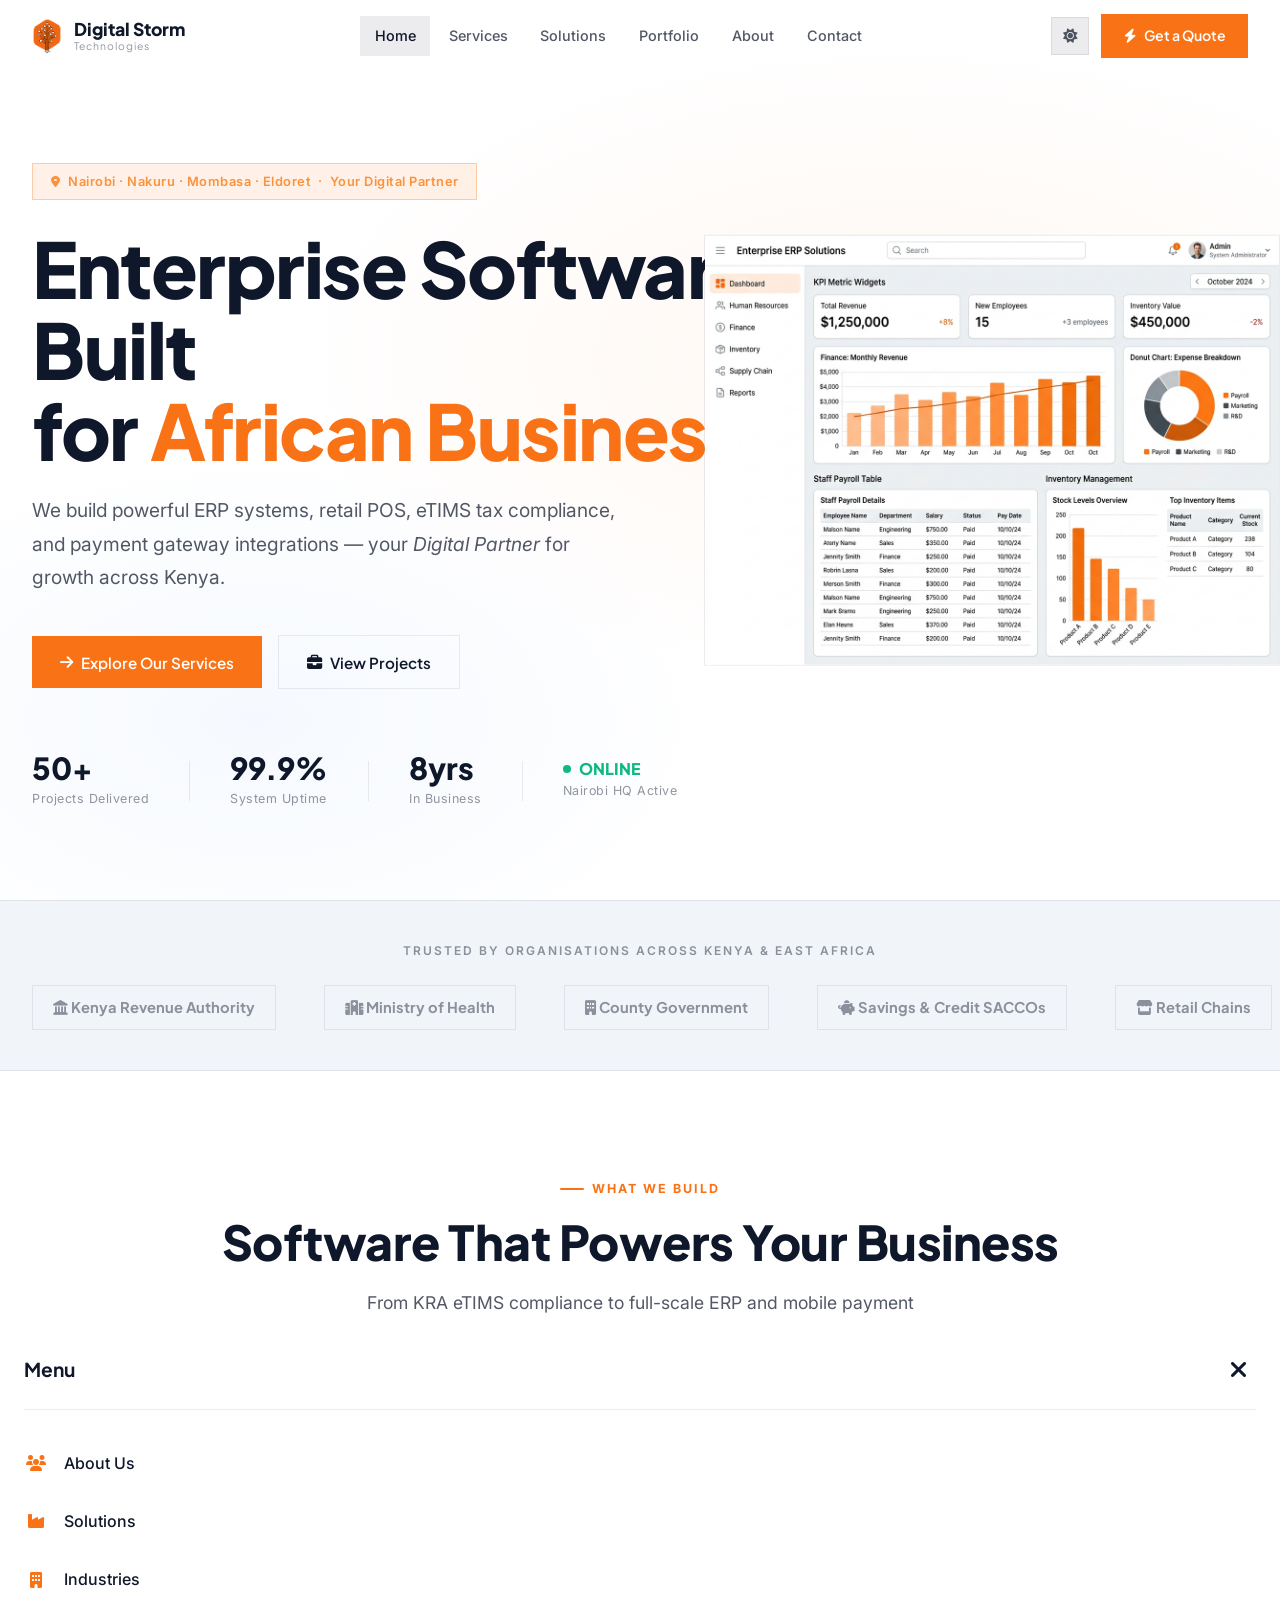
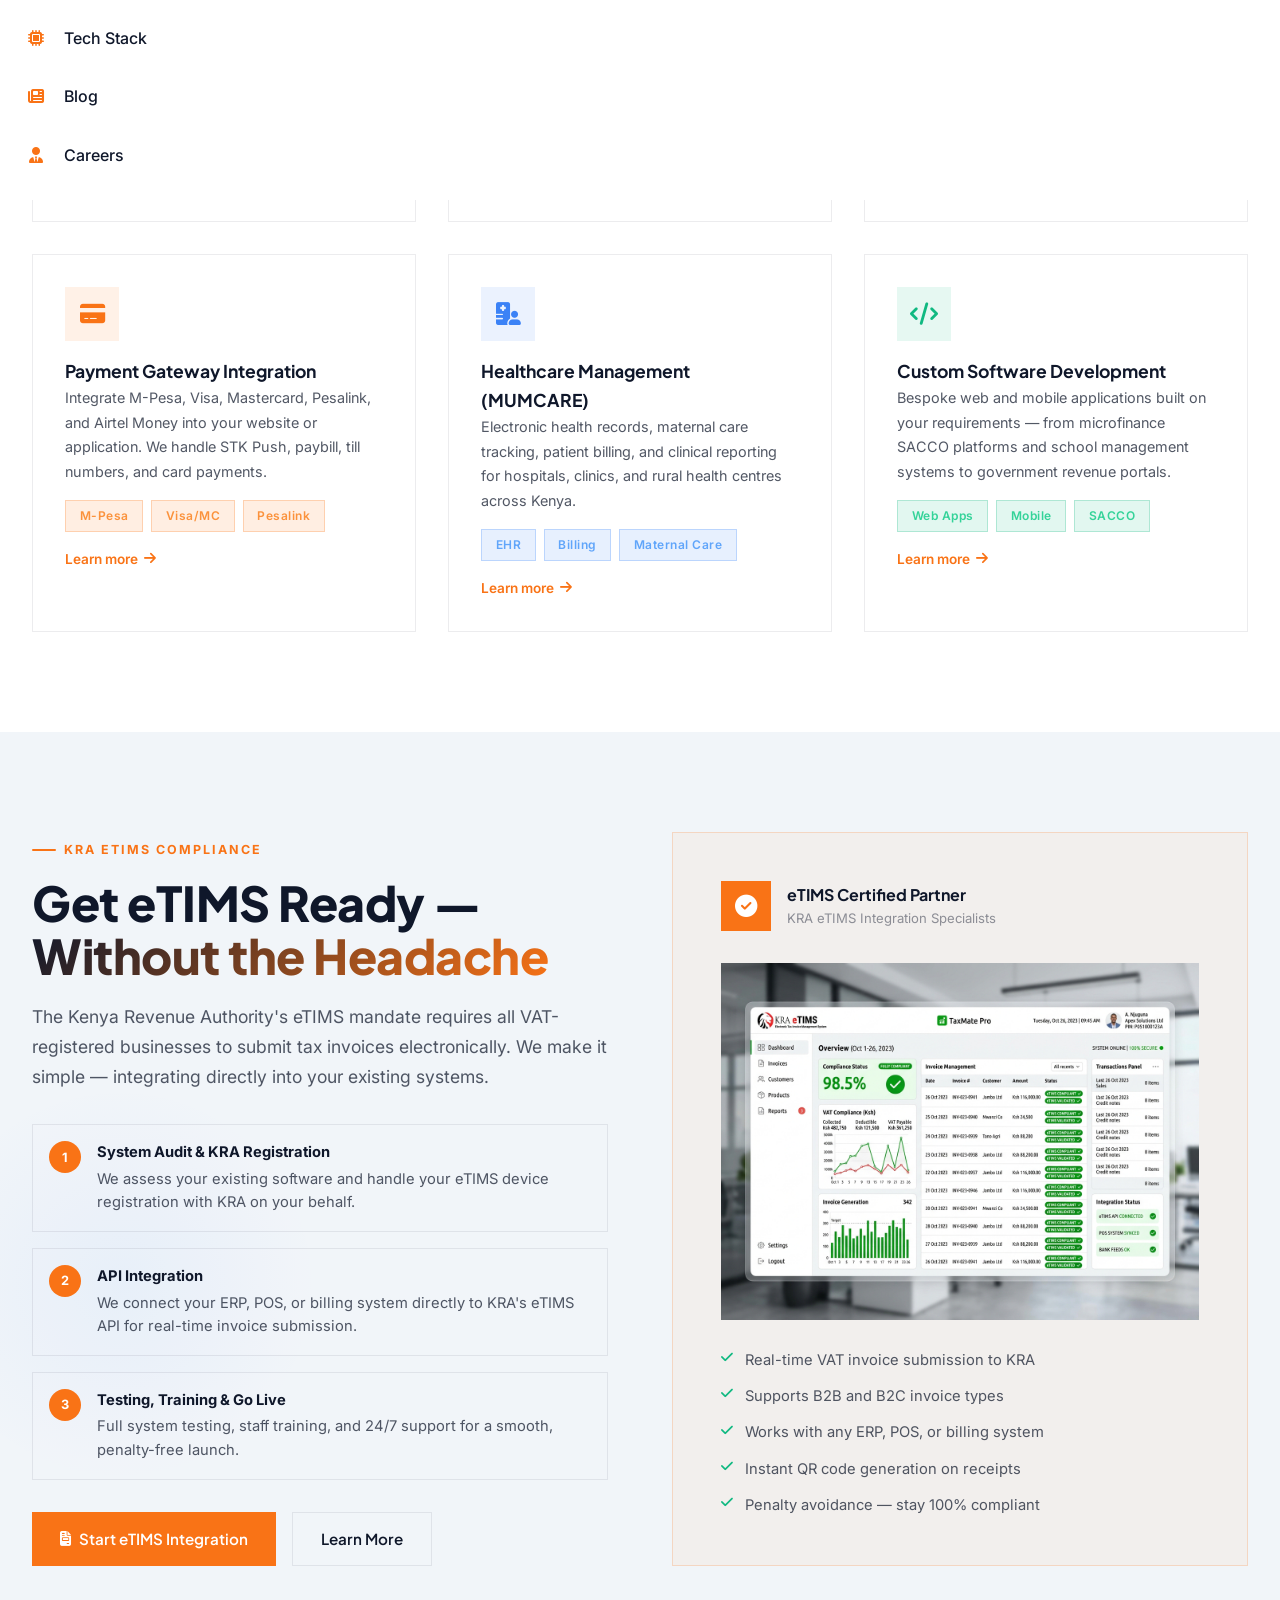
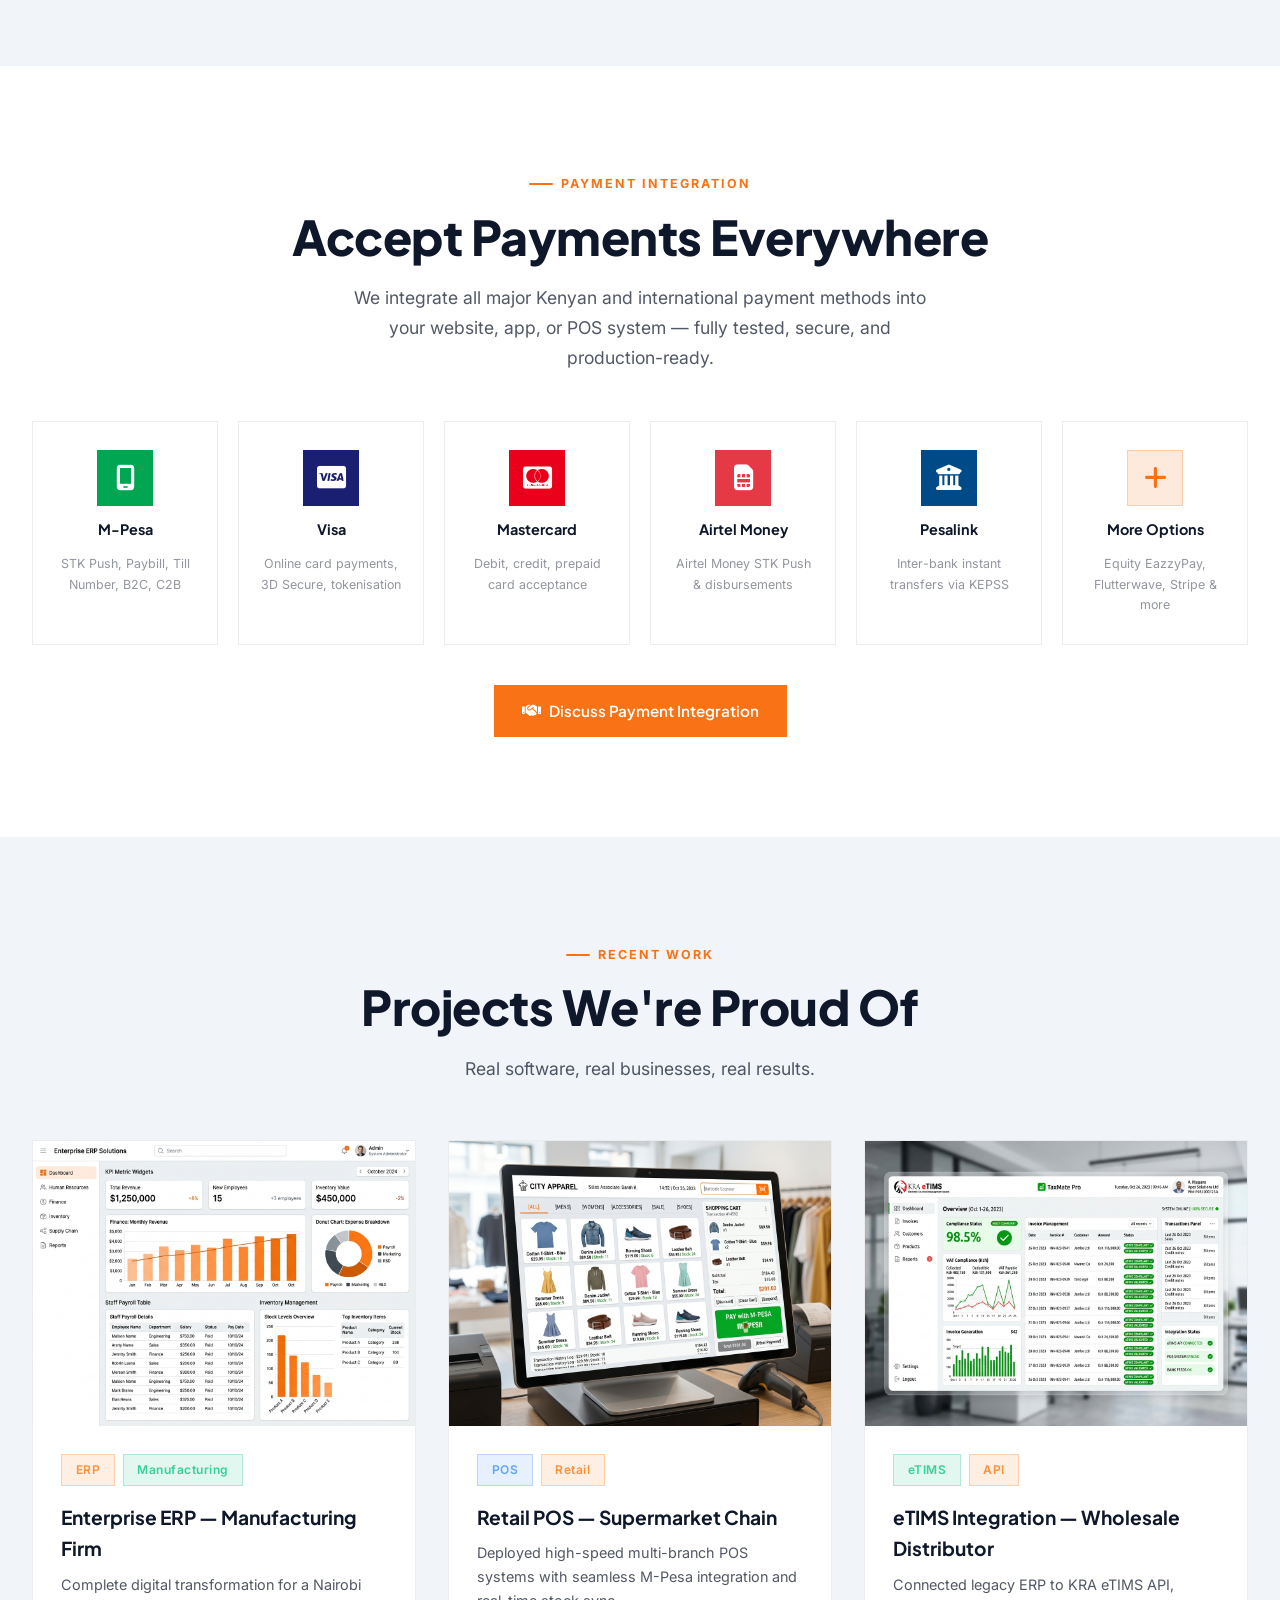
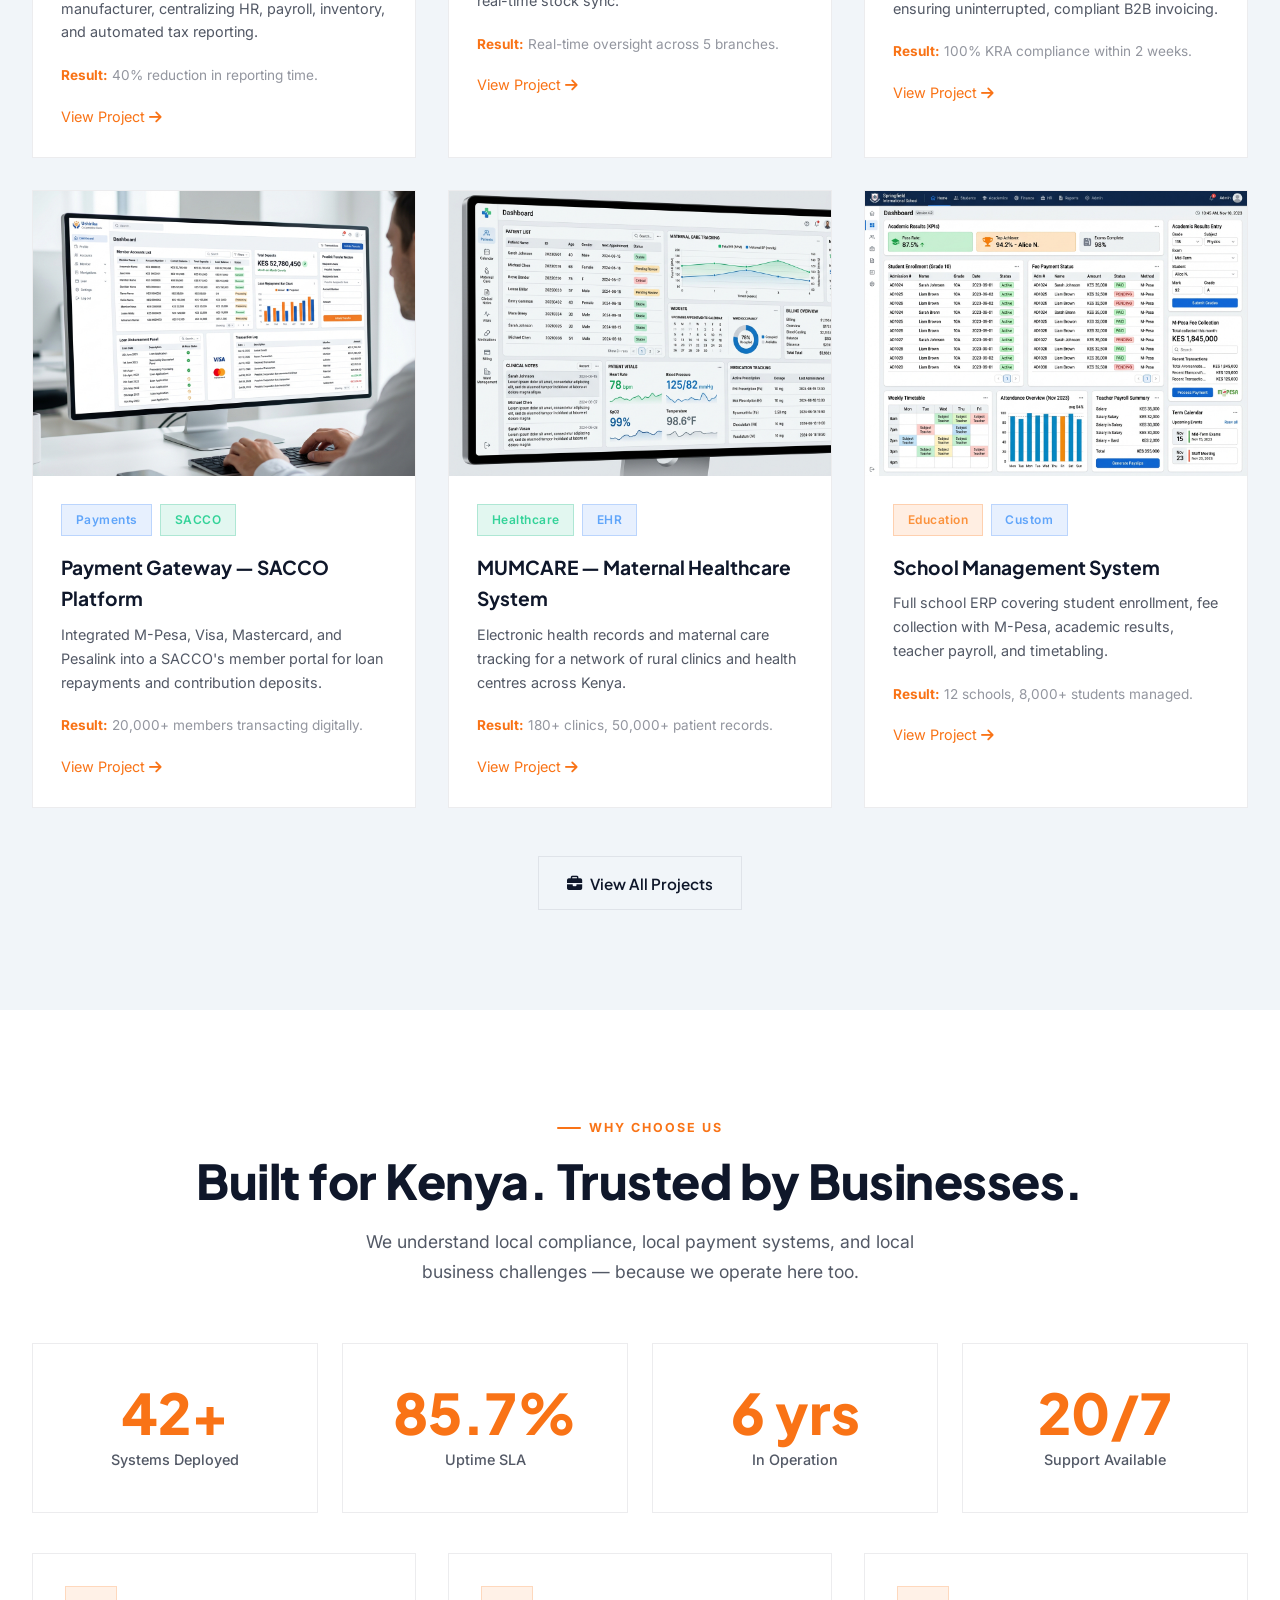
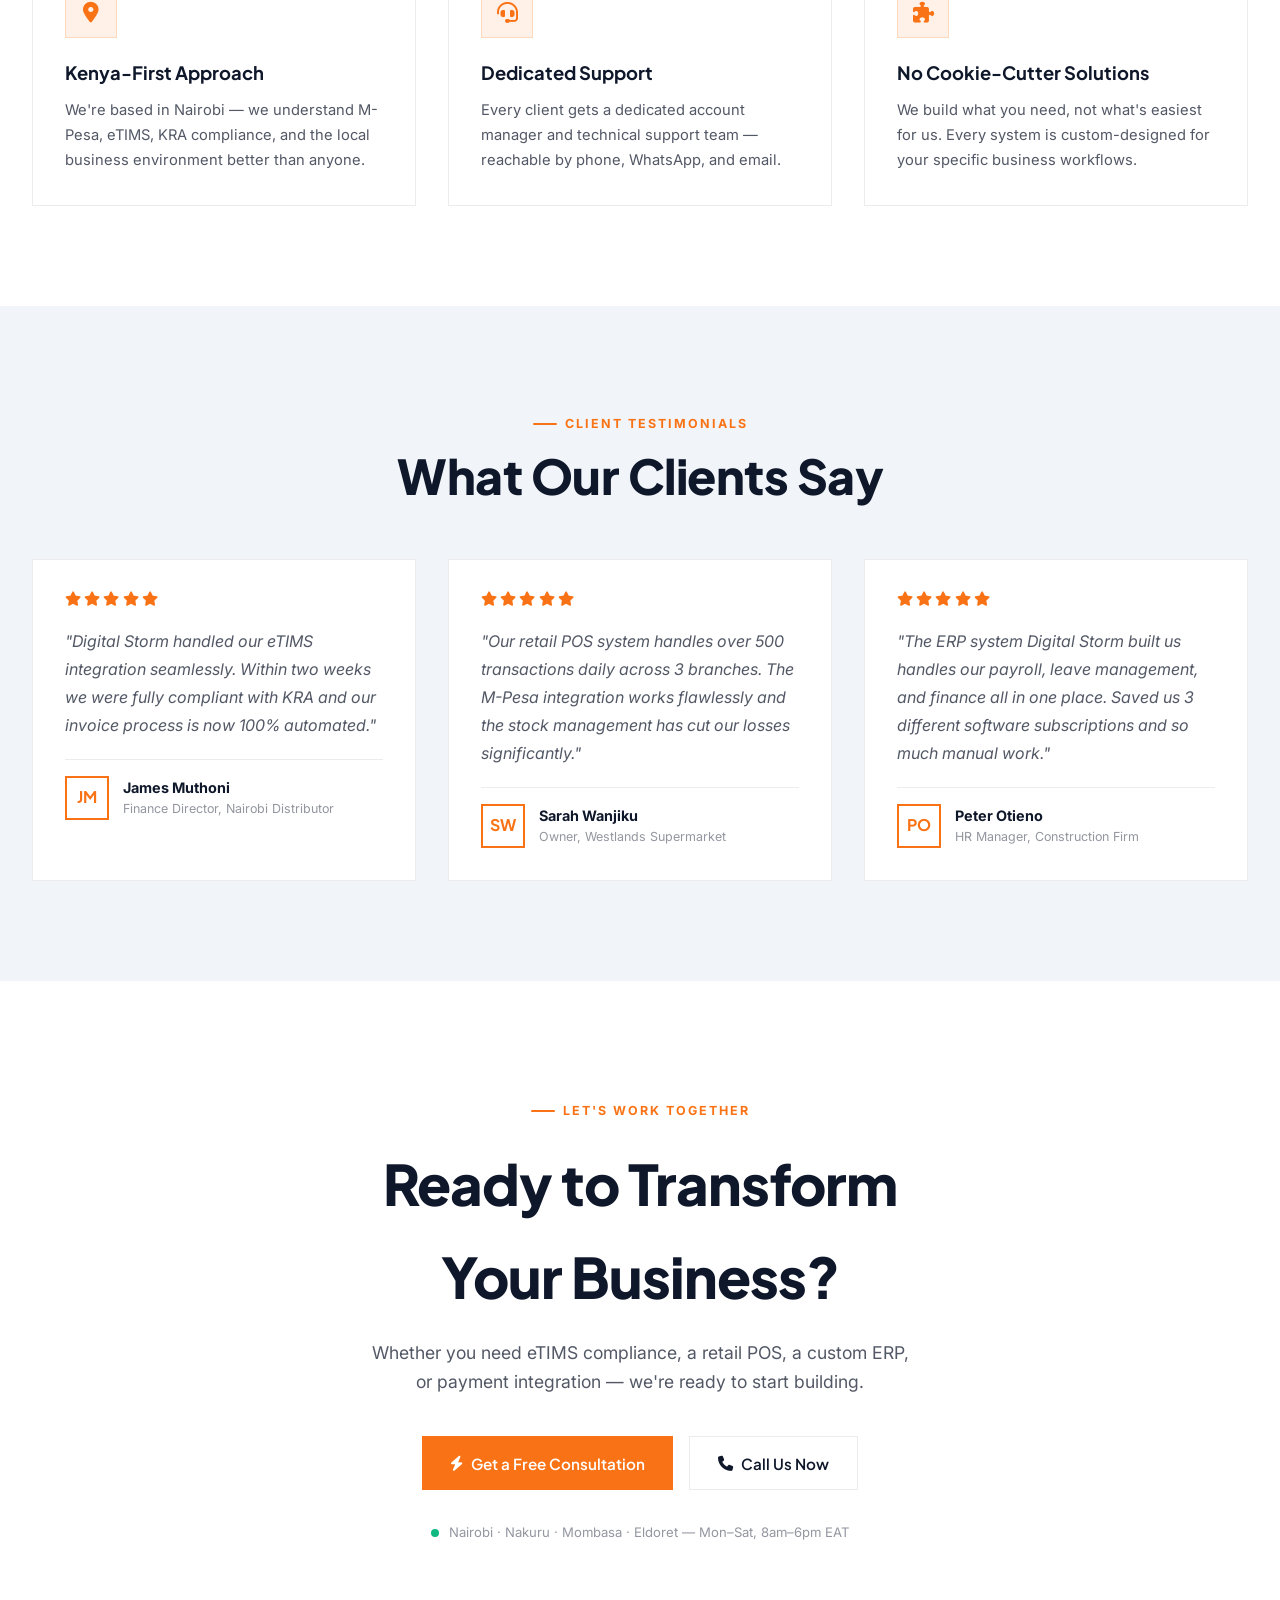
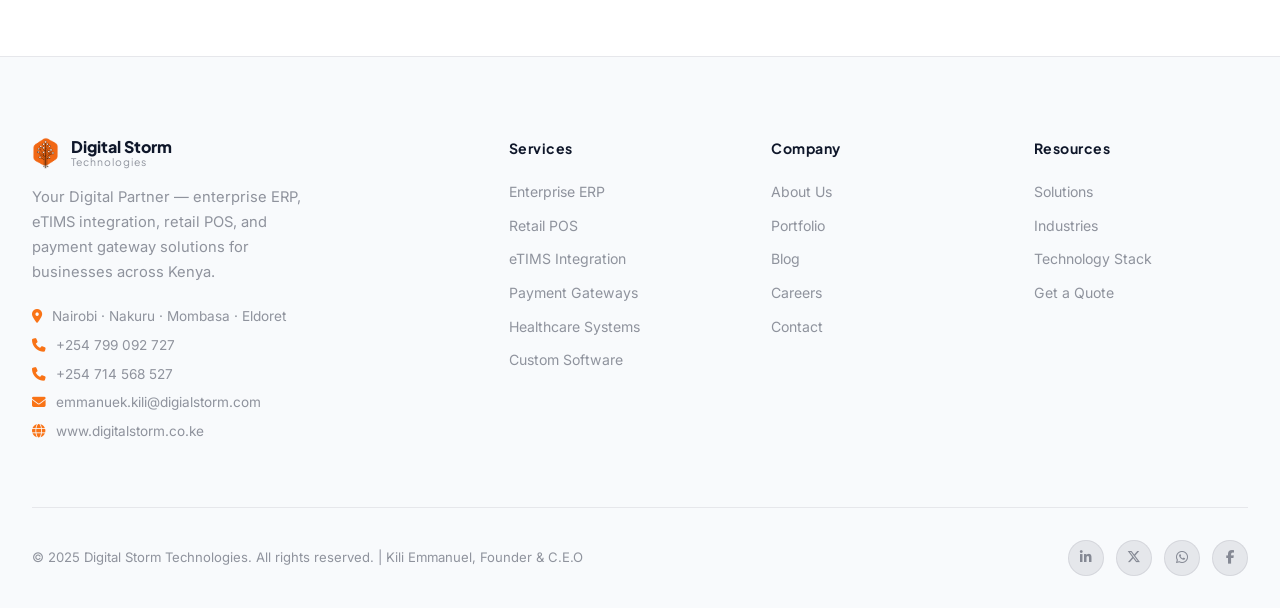
==== commit 09ce907c: "Fix mobile app bar HTML injection and add active link state to More menu" ====
--- a/index.html
+++ b/index.html
@@ -815,21 +815,15 @@
   });
 </script>
 
-</html>
-
-
-
-
-
 
 
 <!-- Mobile App Bottom Navigation -->
 <nav class="mobile-bottom-nav">
-  <a href="index.html" class="mobile-nav-item" id="nav-index" class="mobile-nav-item active"><i class="fa-solid fa-house"></i><span>Home</span></a>
+  <a href="index.html" class="mobile-nav-item active" id="nav-index"><i class="fa-solid fa-house"></i><span>Home</span></a>
   <a href="services.html" class="mobile-nav-item" id="nav-services"><i class="fa-solid fa-layer-group"></i><span>Services</span></a>
   <a href="portfolio.html" class="mobile-nav-item" id="nav-portfolio"><i class="fa-solid fa-briefcase"></i><span>Portfolio</span></a>
   <a href="contact.html" class="mobile-nav-item" id="nav-contact"><i class="fa-solid fa-envelope"></i><span>Contact</span></a>
-  <button class="mobile-nav-item" id="mobile-more-btn" style="background:none;border:none;"><i class="fa-solid fa-bars"></i><span>More</span></button>
+  <button class="mobile-nav-item" id="mobile-more-btn" style="background:none;border:none;cursor:pointer;"><i class="fa-solid fa-bars"></i><span>More</span></button>
 </nav>
 
 <!-- Mobile App "More" Menu Modal -->
@@ -837,14 +831,14 @@
 <div class="mobile-more-menu" id="mobile-more-menu">
   <div class="mobile-more-menu-header">
     <div class="mobile-more-menu-title">Menu</div>
-    <button class="mobile-more-close" id="mobile-more-close" aria-label="Close menu"><i class="fa-solid fa-xmark"></i></button>
-  </div>
-  <a href="about.html" class="mobile-more-link"><i class="fa-solid fa-users"></i> About Us</a>
-  <a href="solutions.html" class="mobile-more-link"><i class="fa-solid fa-industry"></i> Solutions</a>
-  <a href="industries.html" class="mobile-more-link"><i class="fa-solid fa-building"></i> Industries</a>
-  <a href="technologies.html" class="mobile-more-link"><i class="fa-solid fa-microchip"></i> Tech Stack</a>
-  <a href="blog.html" class="mobile-more-link"><i class="fa-solid fa-newspaper"></i> Blog</a>
-  <a href="careers.html" class="mobile-more-link"><i class="fa-solid fa-user-tie"></i> Careers</a>
+    <button class="mobile-more-close" id="mobile-more-close" aria-label="Close menu" style="cursor:pointer;"><i class="fa-solid fa-xmark"></i></button>
+  </div>
+  <a href="about.html" class="mobile-more-link" id="more-about"><i class="fa-solid fa-users"></i> About Us</a>
+  <a href="solutions.html" class="mobile-more-link" id="more-solutions"><i class="fa-solid fa-industry"></i> Solutions</a>
+  <a href="industries.html" class="mobile-more-link" id="more-industries"><i class="fa-solid fa-building"></i> Industries</a>
+  <a href="technologies.html" class="mobile-more-link" id="more-technologies"><i class="fa-solid fa-microchip"></i> Tech Stack</a>
+  <a href="blog.html" class="mobile-more-link" id="more-blog"><i class="fa-solid fa-newspaper"></i> Blog</a>
+  <a href="careers.html" class="mobile-more-link" id="more-careers"><i class="fa-solid fa-user-tie"></i> Careers</a>
 </div>
 
 <script>
@@ -874,3 +868,4 @@
   });
 </script>
 </body>
+</html>
--- a/css/main.css
+++ b/css/main.css
@@ -1580,3 +1580,9 @@
   color: var(--orange);
 }
 
+.mobile-more-link.active {
+  color: var(--orange);
+}
+.mobile-more-link.active i {
+  color: var(--orange);
+}
--- a/css/responsive.css
+++ b/css/responsive.css
@@ -101,12 +101,12 @@
 
   /* FOOTER */
   .footer-grid {
-    grid-template-columns: 1fr;
-    gap: 2rem;
+    grid-template-columns: 1fr 1fr;
+    gap: 2rem 1rem;
   }
 
   .footer-brand {
-    grid-column: span 1;
+    grid-column: span 2;
   }
 
   .footer-bottom {
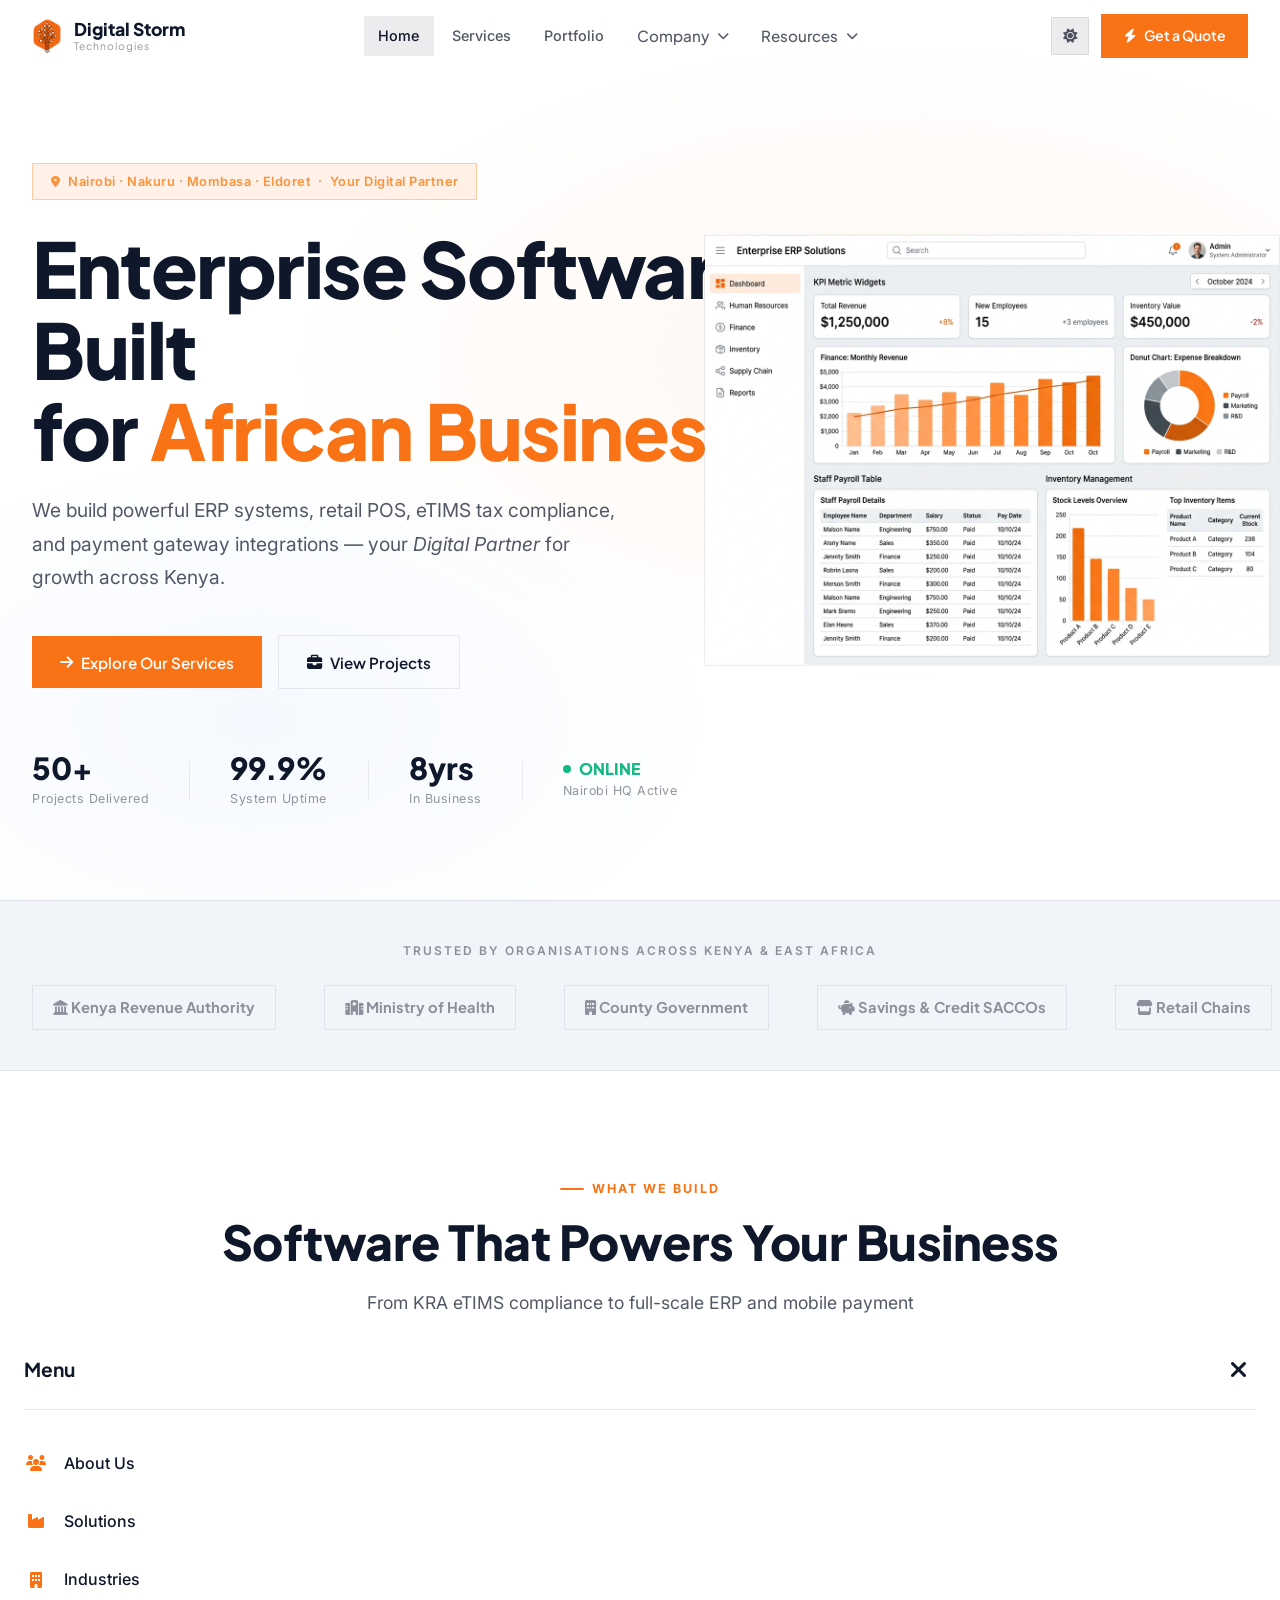
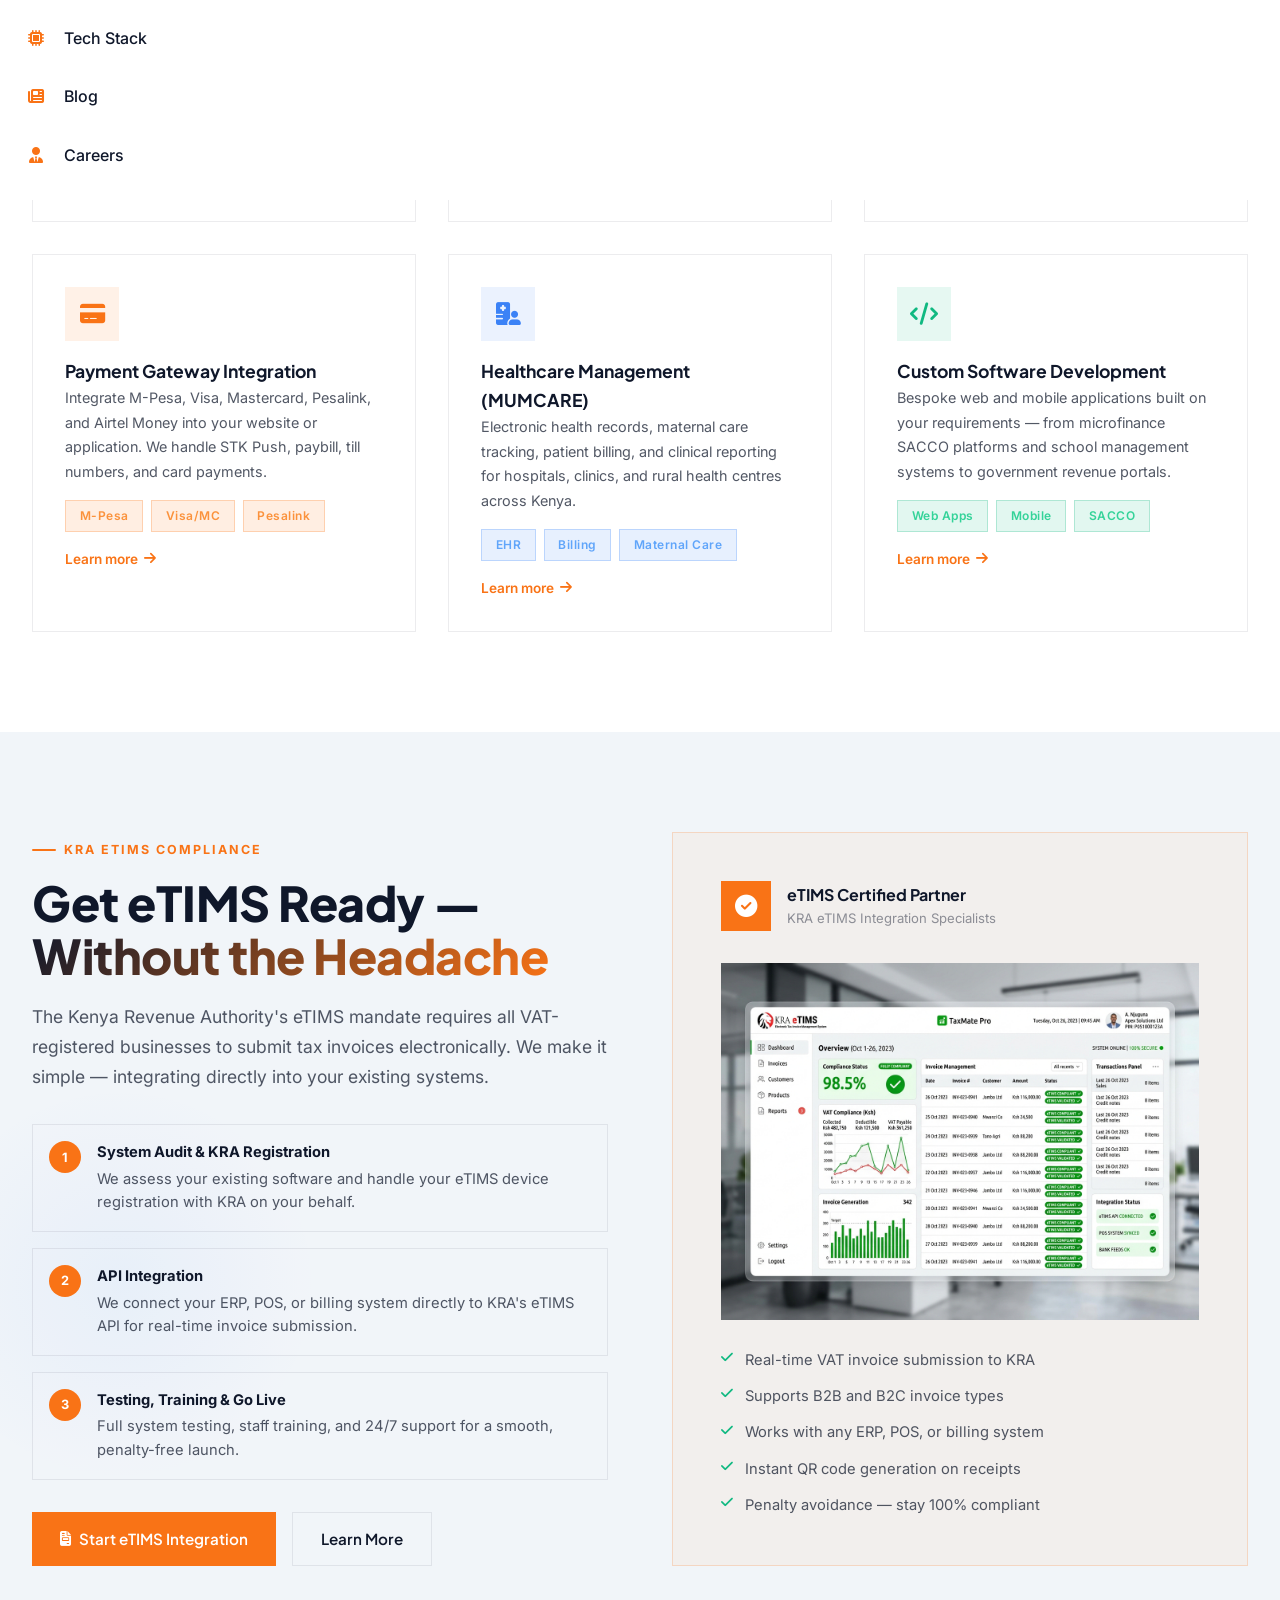
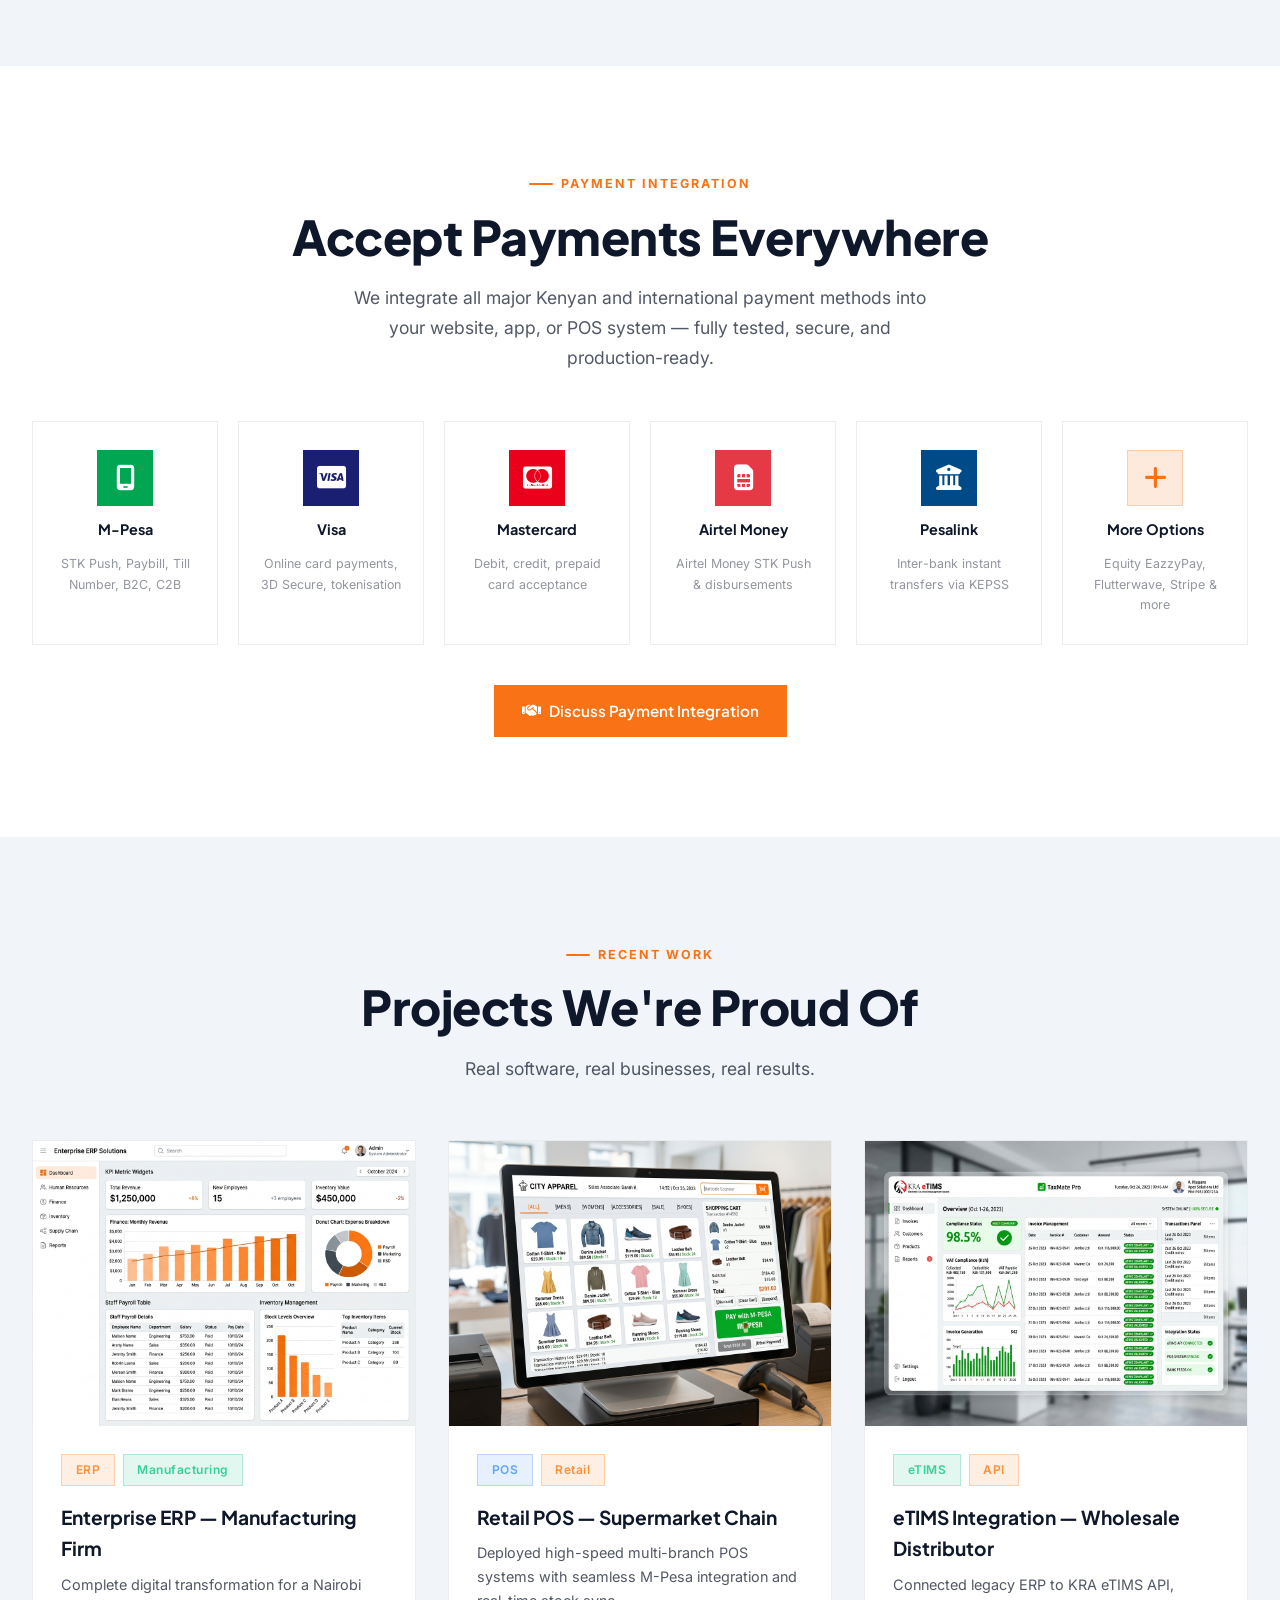
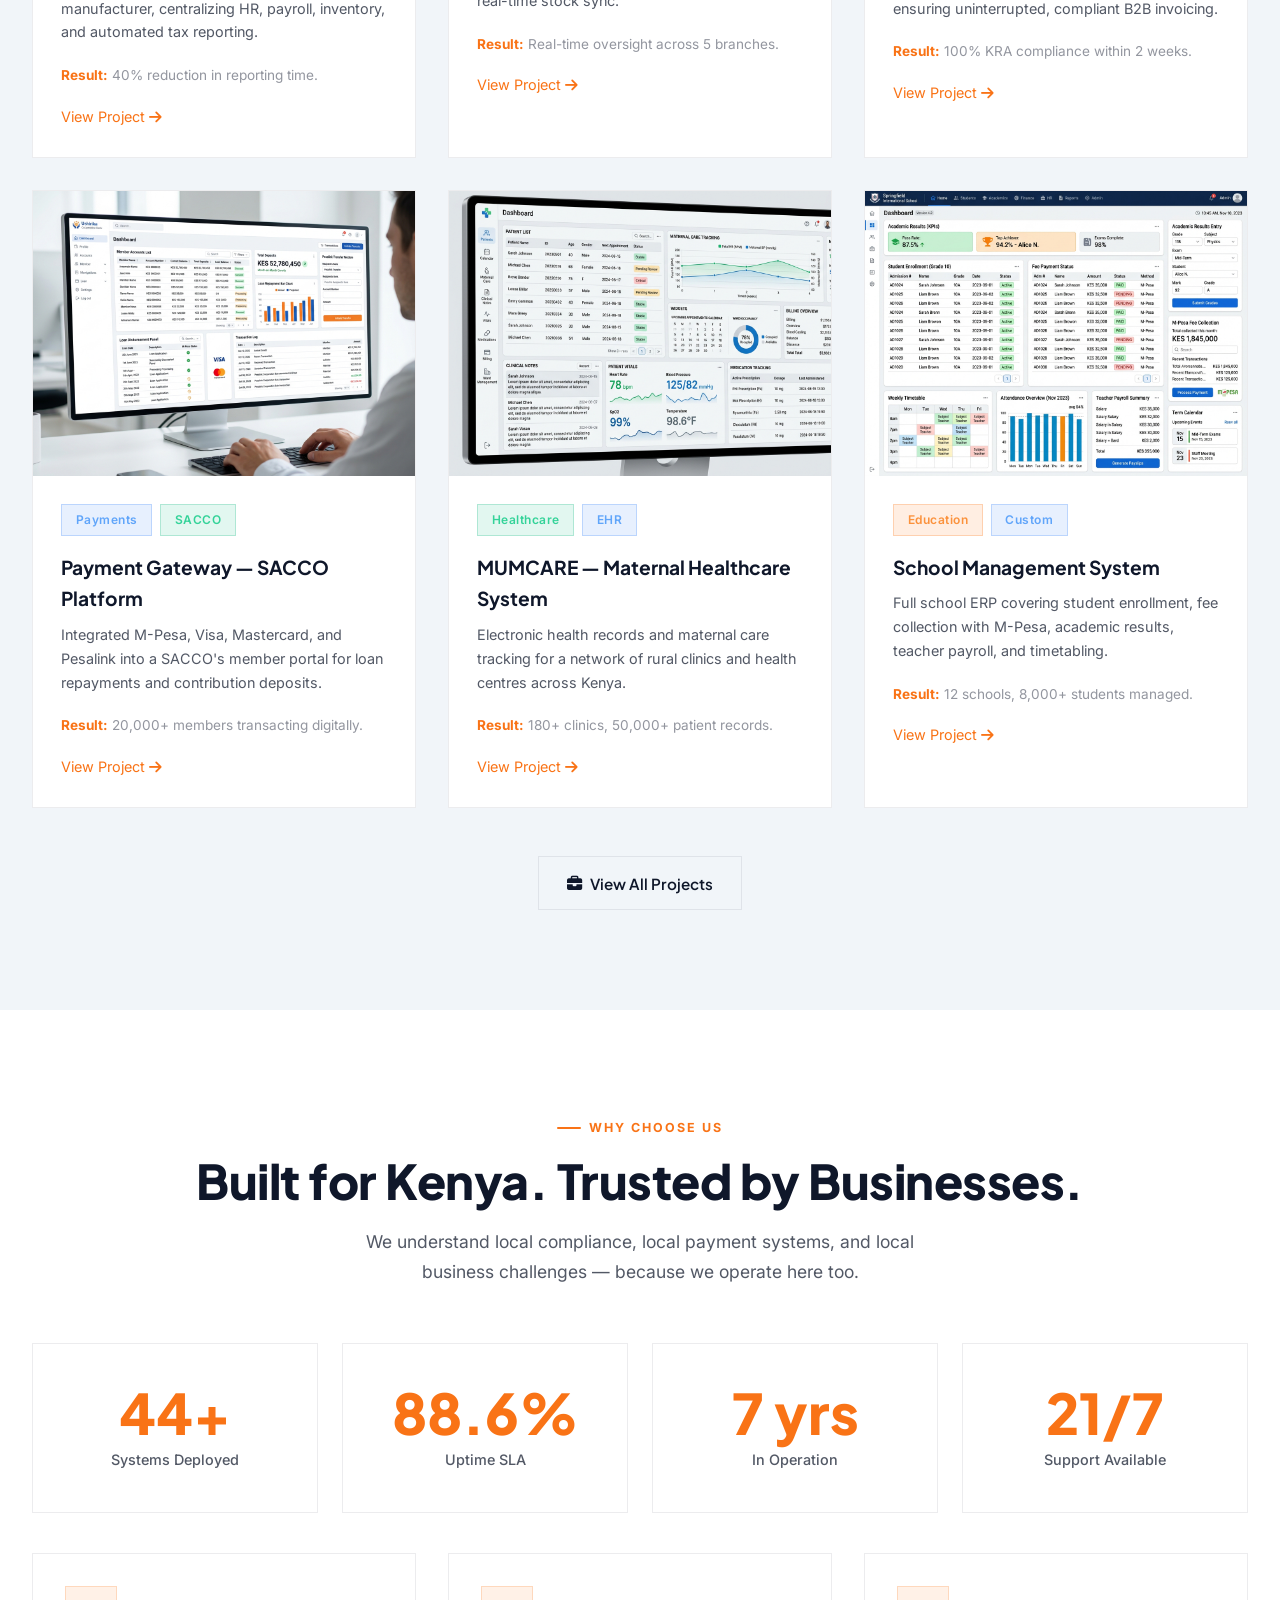
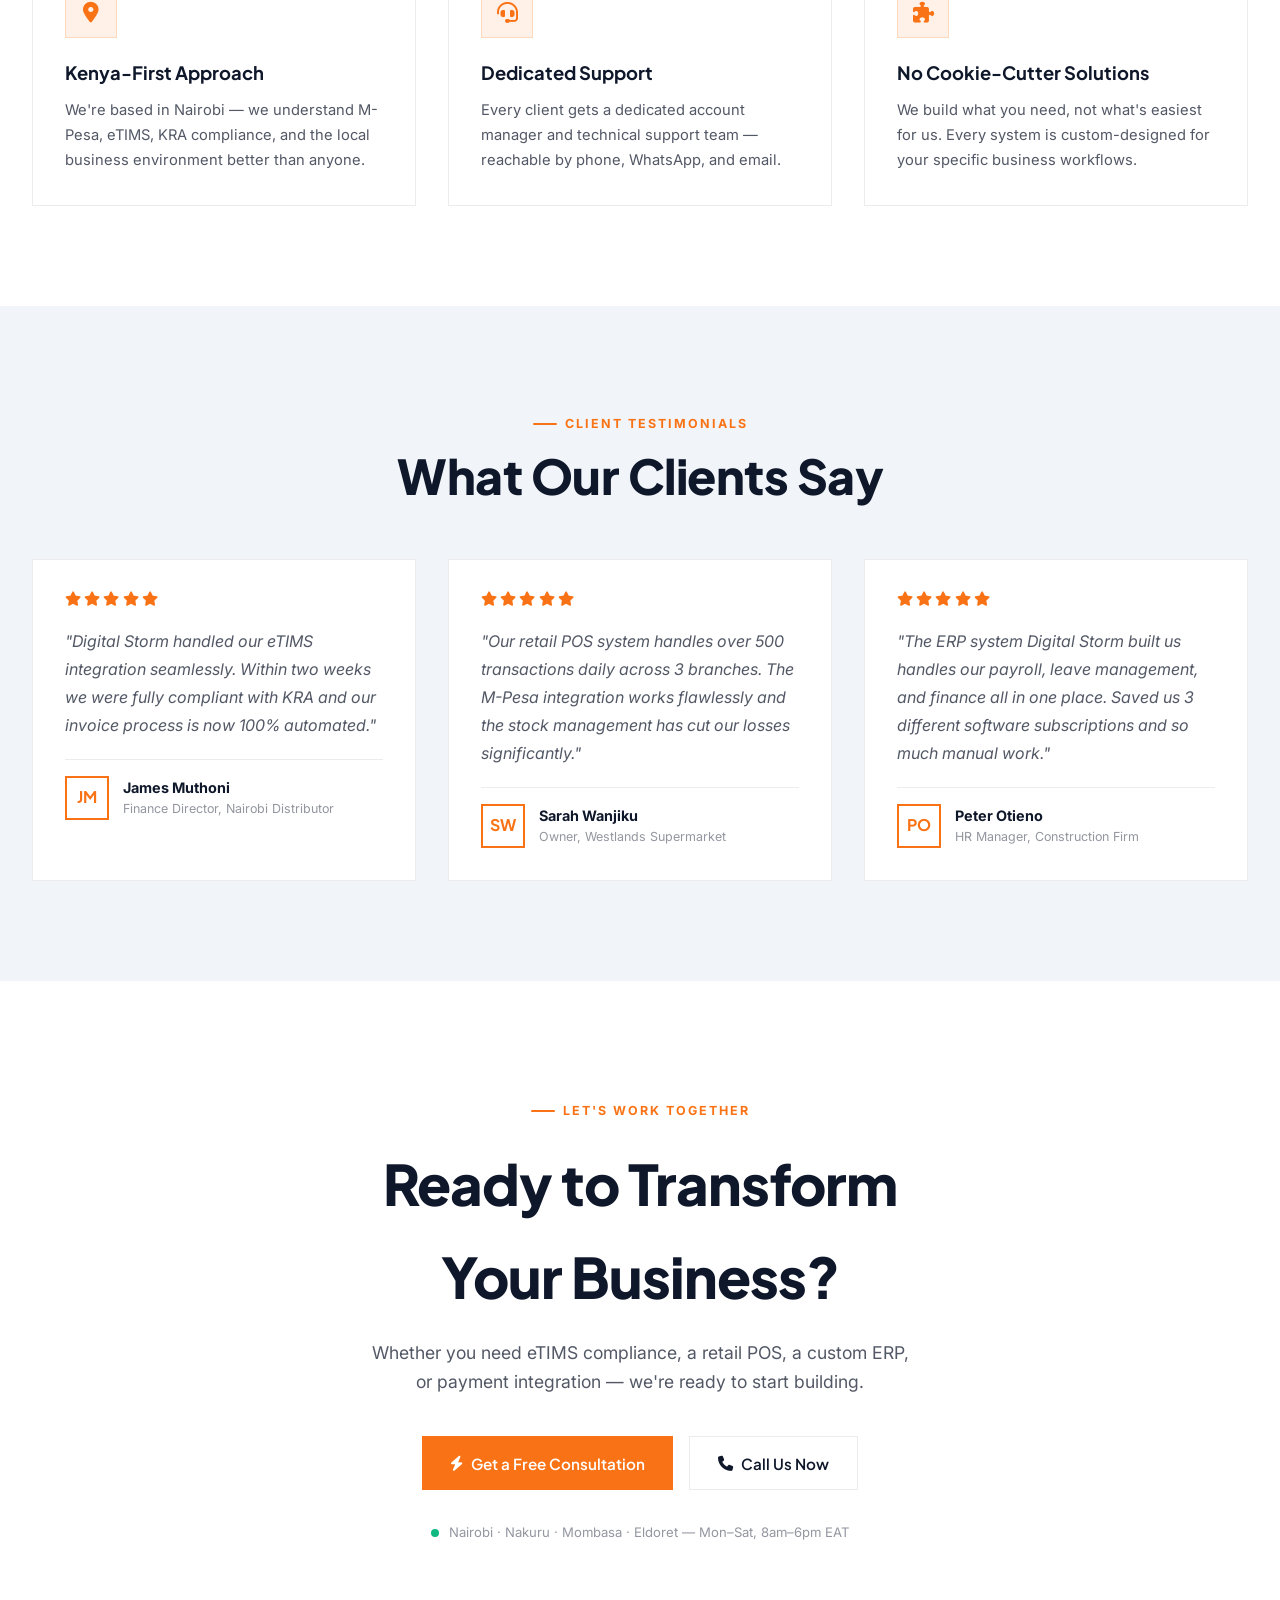
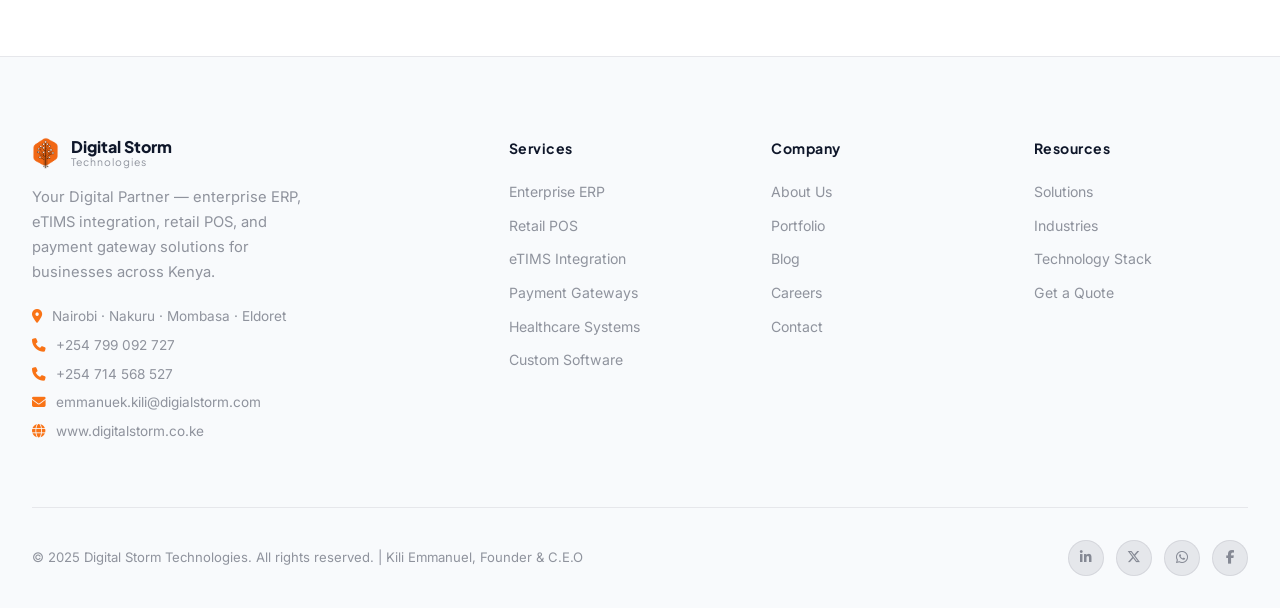
==== commit e1fc3e60: "feat(desktop): Add dropdown menus to top navbar for Company and Resources to expose all pages" ====
--- a/index.html
+++ b/index.html
@@ -45,13 +45,28 @@
       </div>
     </a>
 
-    <nav class="nav-links" role="navigation" aria-label="Main Navigation">
-      <a href="index.html"         class="nav-link active">Home</a>
-      <a href="services.html"      class="nav-link">Services</a>
-      <a href="solutions.html"     class="nav-link">Solutions</a>
-      <a href="portfolio.html"     class="nav-link">Portfolio</a>
-      <a href="about.html"         class="nav-link">About</a>
-      <a href="contact.html"       class="nav-link">Contact</a>
+        <nav class="nav-links" role="navigation" aria-label="Main Navigation">
+      <a href="index.html" class="nav-link active" id="nav-desk-index">Home</a>
+      <a href="services.html" class="nav-link" id="nav-desk-services">Services</a>
+      <a href="portfolio.html" class="nav-link" id="nav-desk-portfolio">Portfolio</a>
+      
+      <div class="nav-dropdown">
+        <button class="nav-link" id="nav-desk-company">Company <i class="fa-solid fa-chevron-down" style="font-size:0.75rem; margin-left:0.25rem;"></i></button>
+        <div class="dropdown-menu">
+          <a href="about.html" id="drop-about">About Us</a>
+          <a href="careers.html" id="drop-careers">Careers</a>
+          <a href="industries.html" id="drop-industries">Industries</a>
+        </div>
+      </div>
+
+      <div class="nav-dropdown">
+        <button class="nav-link" id="nav-desk-resources">Resources <i class="fa-solid fa-chevron-down" style="font-size:0.75rem; margin-left:0.25rem;"></i></button>
+        <div class="dropdown-menu">
+          <a href="solutions.html" id="drop-solutions">Solutions</a>
+          <a href="technologies.html" id="drop-technologies">Tech Stack</a>
+          <a href="blog.html" id="drop-blog">Blog</a>
+        </div>
+      </div>
     </nav>
 
     <div class="nav-actions">
@@ -869,3 +884,4 @@
 </script>
 </body>
 </html>
+
--- a/css/main.css
+++ b/css/main.css
@@ -1586,3 +1586,63 @@
 .mobile-more-link.active i {
   color: var(--orange);
 }
+/* ==========================================================================
+   DESKTOP NAVBAR DROPDOWNS
+   ========================================================================== */
+.nav-dropdown {
+  position: relative;
+  display: inline-block;
+}
+
+.nav-dropdown .nav-link {
+  display: flex;
+  align-items: center;
+  gap: 0.25rem;
+  background: none;
+  border: none;
+  cursor: pointer;
+  font-family: var(--font-heading);
+  font-size: 0.95rem;
+  font-weight: 500;
+  color: var(--text-secondary);
+}
+
+.nav-dropdown:hover .nav-link {
+  color: var(--orange);
+}
+
+.dropdown-menu {
+  position: absolute;
+  top: 100%;
+  left: 50%;
+  transform: translateX(-50%) translateY(10px);
+  background: var(--bg-card);
+  border: 1px solid var(--border);
+  min-width: 180px;
+  padding: 0.5rem 0;
+  opacity: 0;
+  visibility: hidden;
+  transition: all 0.2s var(--ease);
+  z-index: 1000;
+  box-shadow: 0 4px 20px rgba(0,0,0,0.1);
+}
+
+.nav-dropdown:hover .dropdown-menu {
+  opacity: 1;
+  visibility: visible;
+  transform: translateX(-50%) translateY(0);
+}
+
+.dropdown-menu a {
+  display: block;
+  padding: 0.6rem 1.25rem;
+  color: var(--text-secondary);
+  text-decoration: none;
+  font-size: 0.9rem;
+  transition: all 0.2s;
+}
+
+.dropdown-menu a:hover, .dropdown-menu a.active {
+  color: var(--orange);
+  background: var(--bg-card-hover);
+}
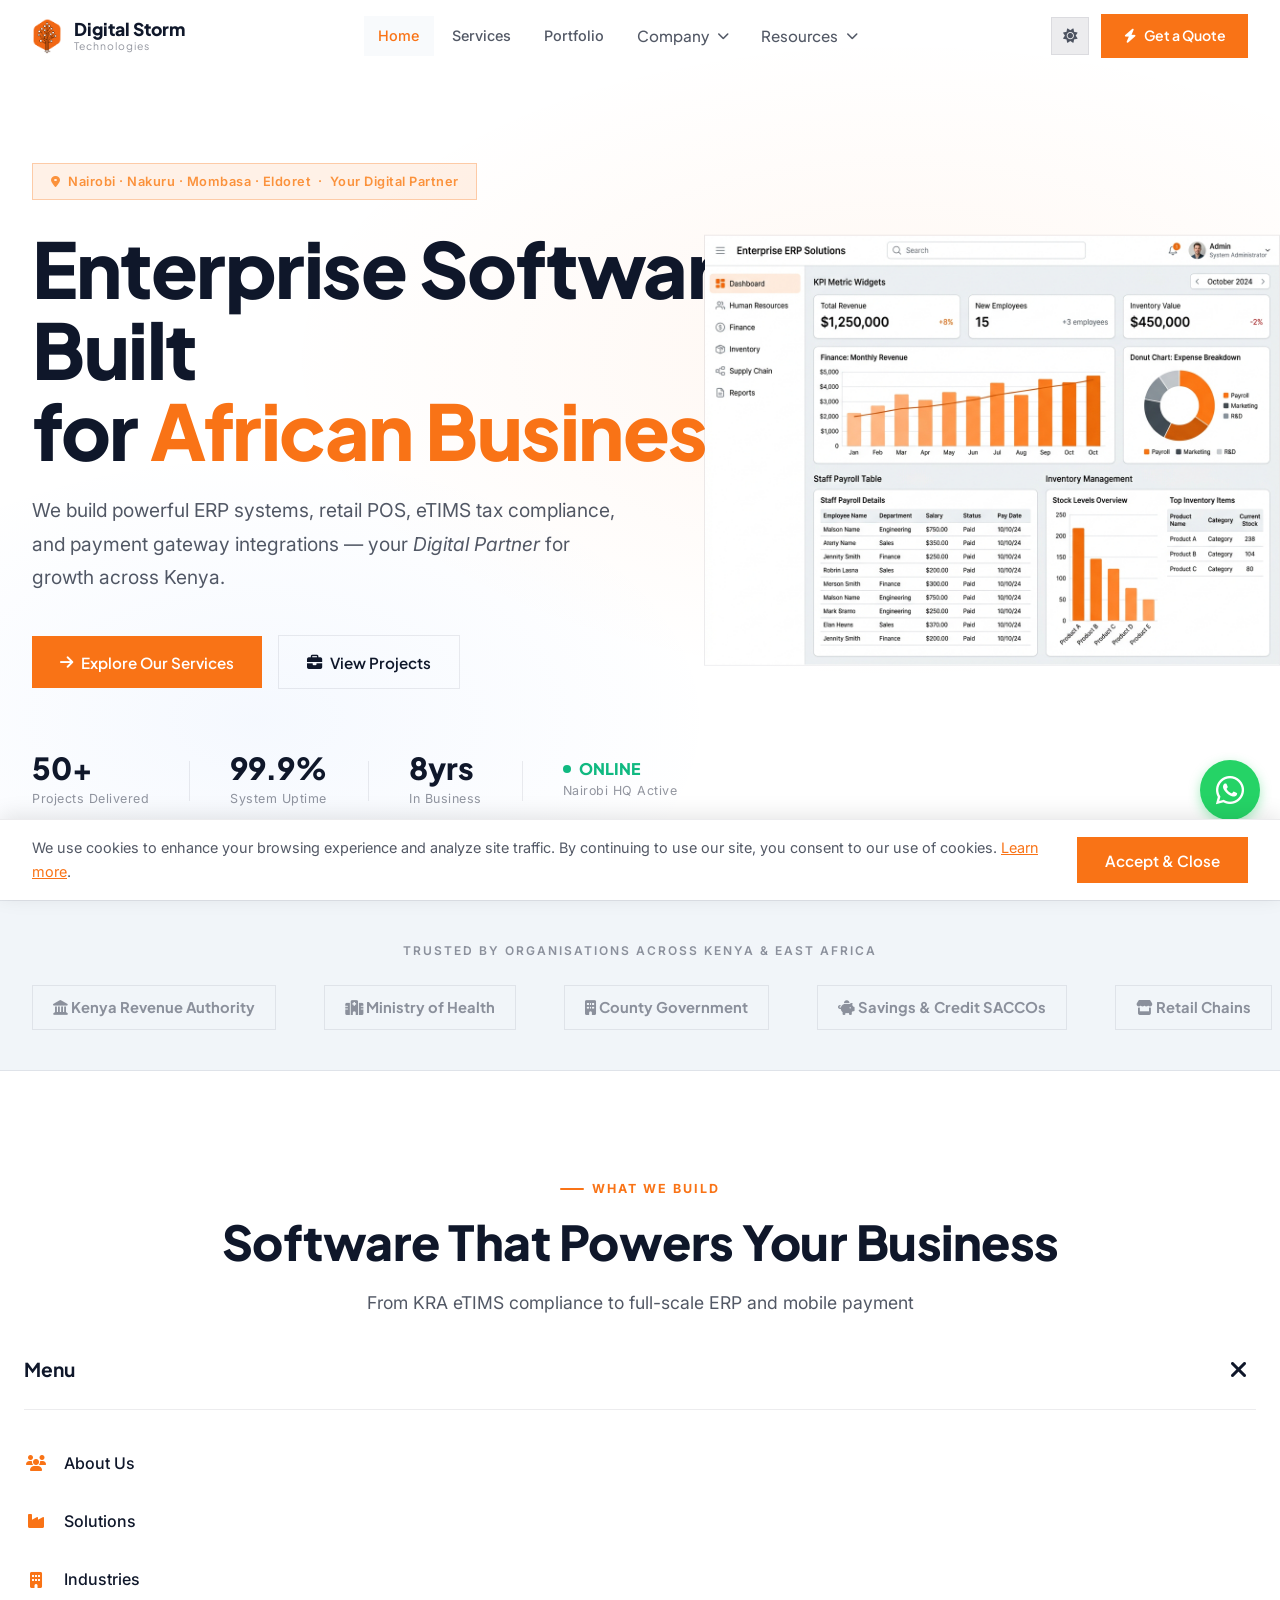
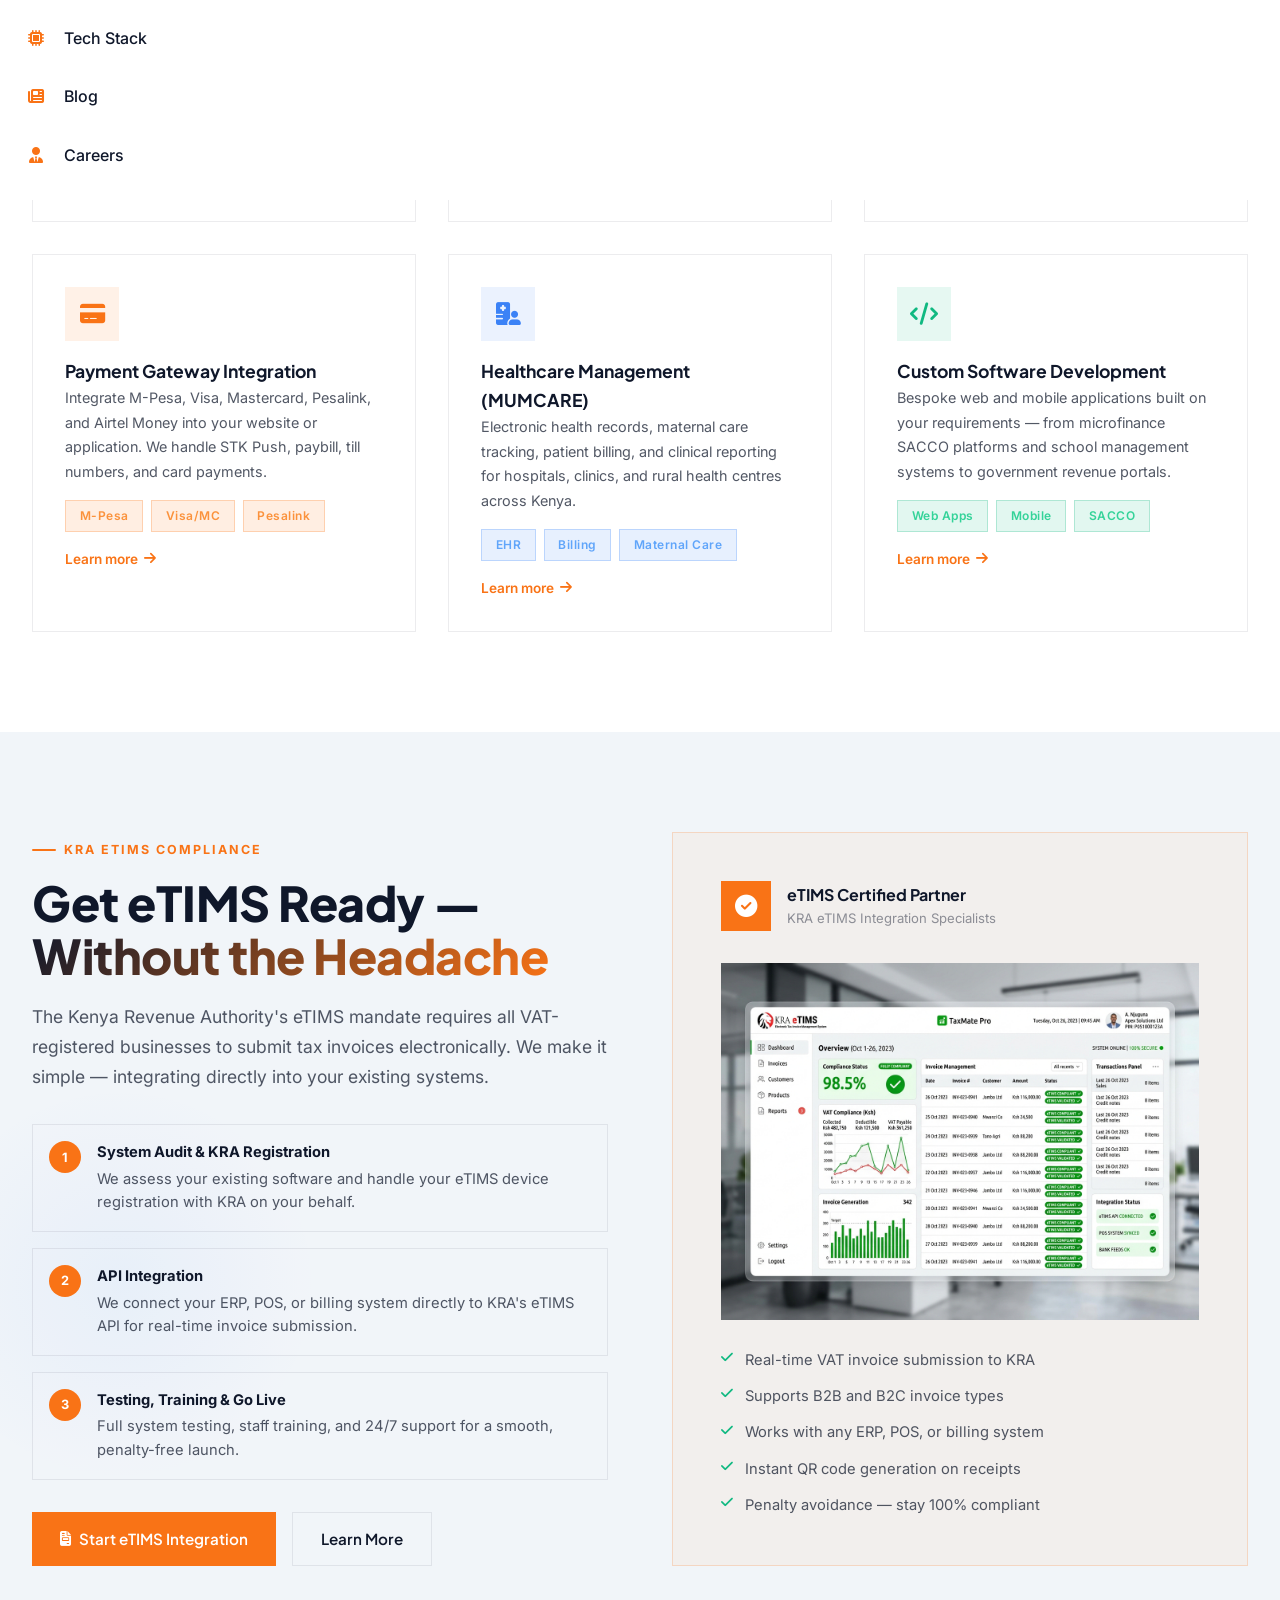
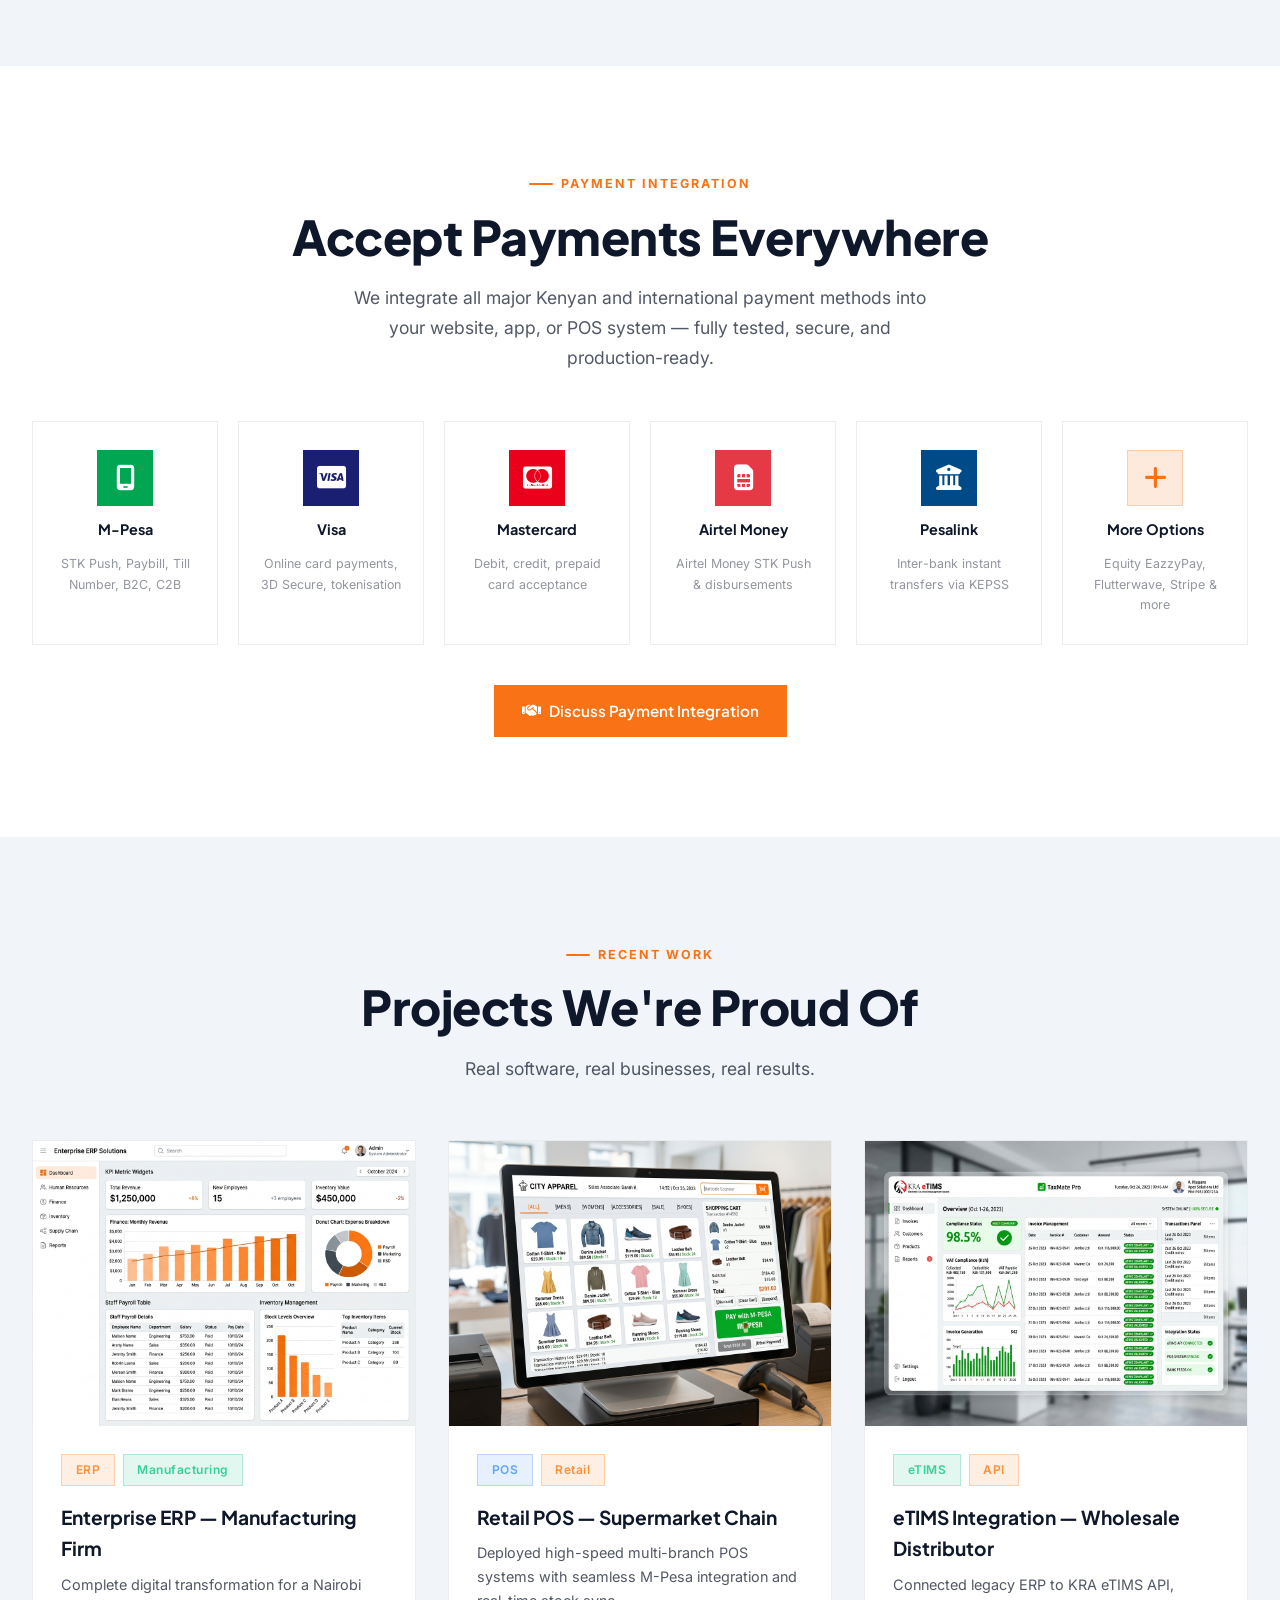
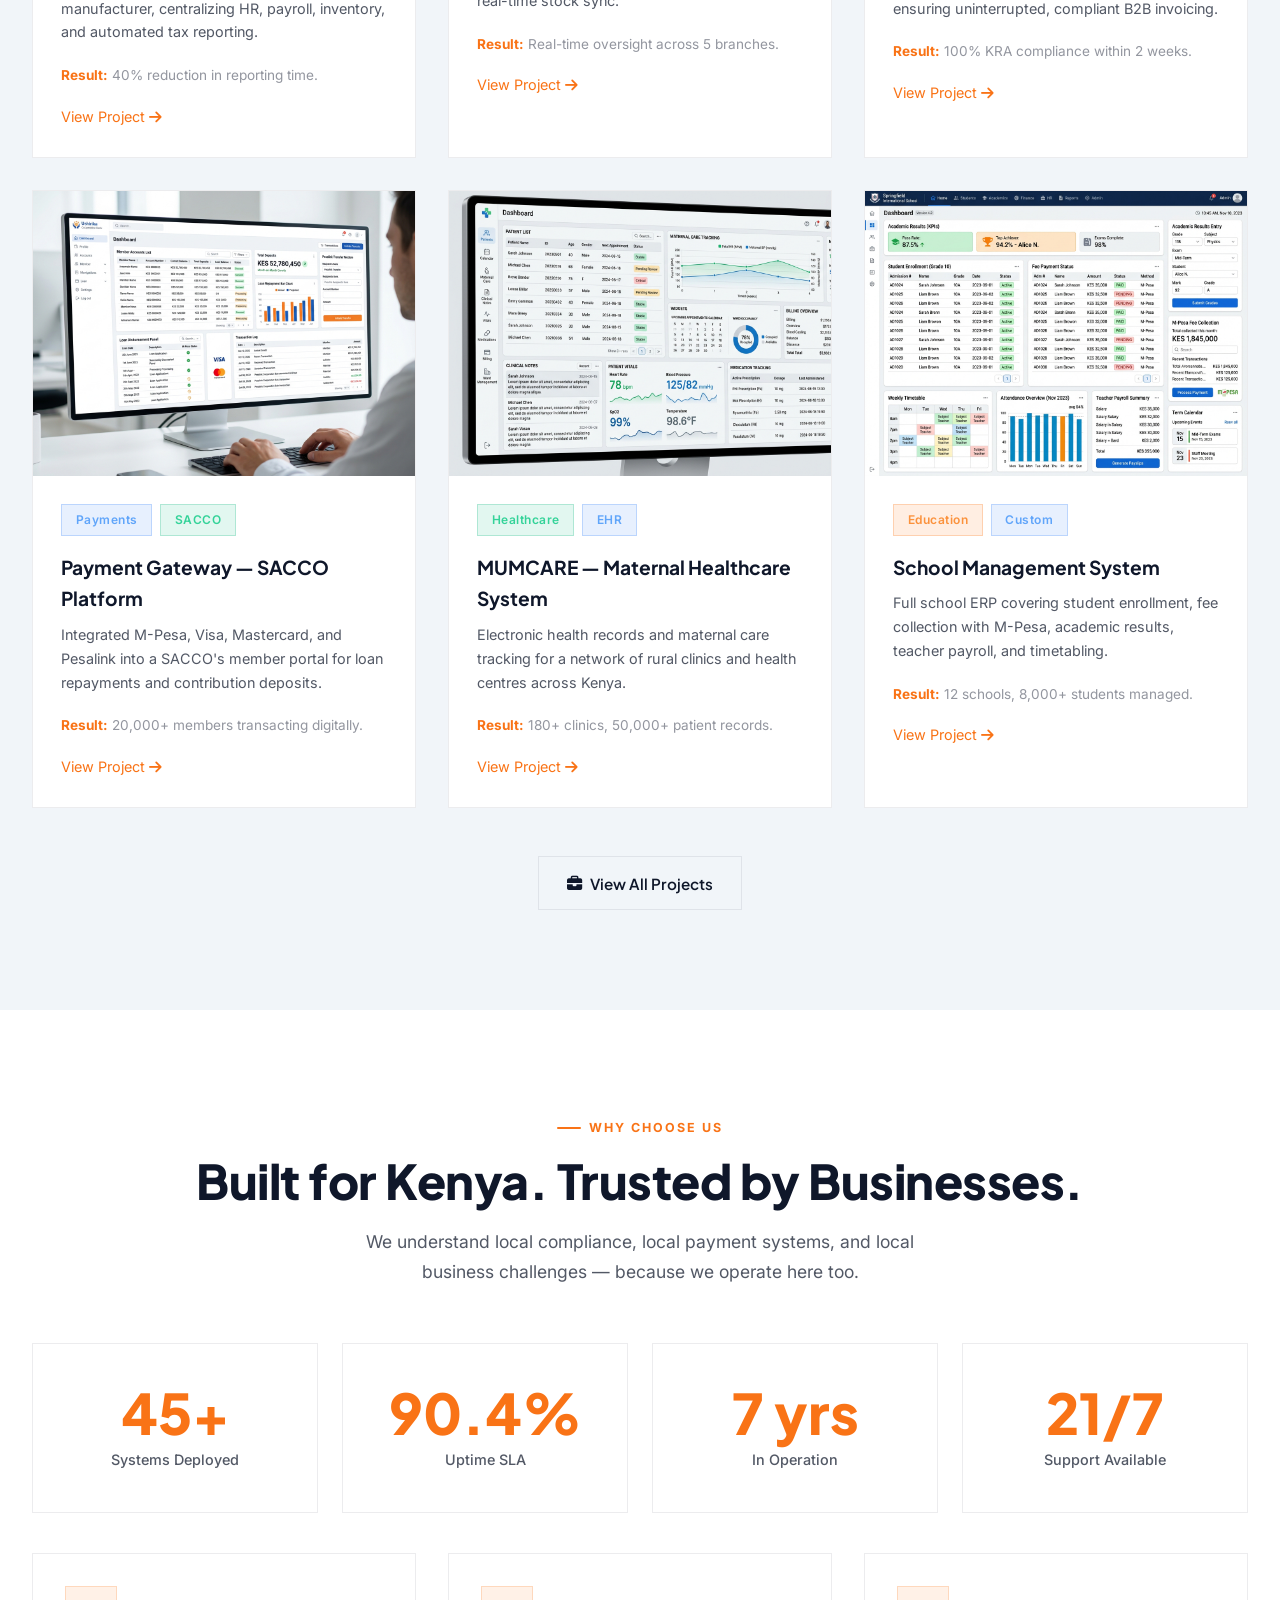
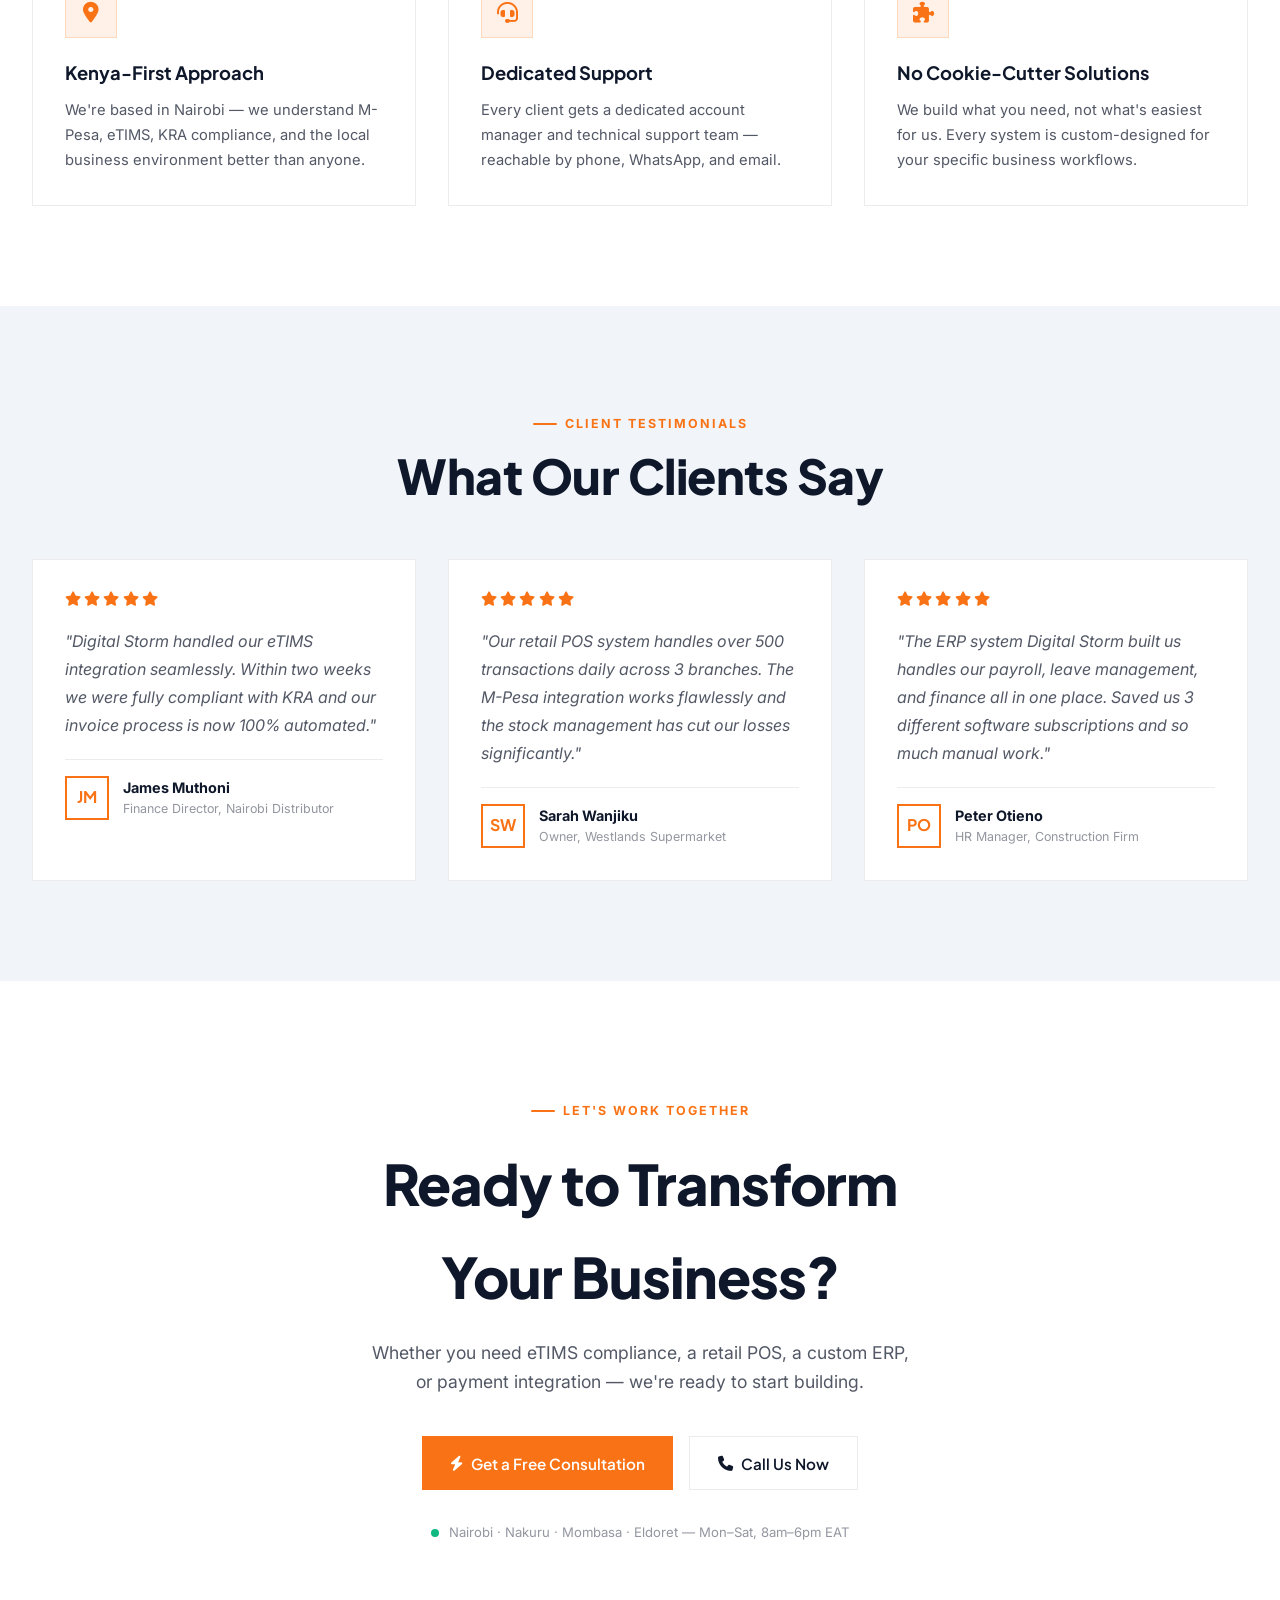
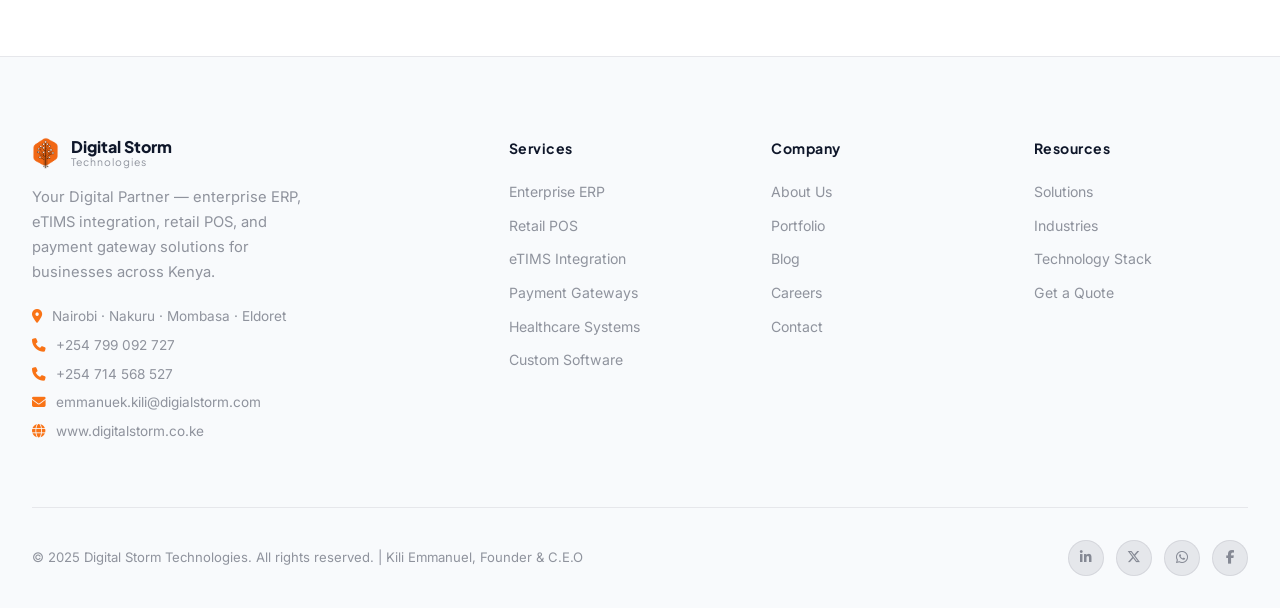
==== commit aeded2b0: "feat: Add final launch-ready polish (SPA transitions, WhatsApp widget, Formspree, Open Graph tags, C" ====
--- a/index.html
+++ b/index.html
@@ -1,4 +1,4 @@
-<!DOCTYPE html>
+﻿<!DOCTYPE html>
 <html lang="en" data-theme="dark">
 <head>
   <meta charset="UTF-8" />
@@ -29,6 +29,13 @@
       document.documentElement.setAttribute('data-theme', theme);
     })();
   </script>
+  <!-- Open Graph Meta Tags -->
+  <meta property="og:title" content="Digital Storm Technologies" />
+  <meta property="og:description" content="Your Digital Partner - enterprise ERP, eTIMS integration, retail POS, and payment gateway solutions for businesses across Kenya." />
+  <meta property="og:image" content="https://raw.githubusercontent.com/OBASAKILLI/digital_storm_technologies/main/assets/Digitalblack.png" />
+  <meta property="og:url" content="https://obasakilli.github.io/digital_storm_technologies/" />
+  <meta property="og:type" content="website" />
+  <meta name="twitter:card" content="summary_large_image" />
 </head>
 <body>
 
@@ -815,20 +822,7 @@
 
 <!-- JS -->
 <script src="js/app.js" defer></script>
-<script>
-  // Wire up hamburger
-  document.addEventListener('DOMContentLoaded', () => {
-    const hamburger = document.getElementById('nav-hamburger');
-    const drawer    = document.getElementById('nav-drawer');
-    if (hamburger && drawer) {
-      hamburger.addEventListener('click', () => {
-        const open = hamburger.classList.toggle('open');
-        drawer.classList.toggle('open', open);
-        document.body.style.overflow = open ? 'hidden' : '';
-      });
-    }
-  });
-</script>
+
 
 
 
@@ -856,32 +850,20 @@
   <a href="careers.html" class="mobile-more-link" id="more-careers"><i class="fa-solid fa-user-tie"></i> Careers</a>
 </div>
 
-<script>
-  document.addEventListener('DOMContentLoaded', () => {
-    const moreBtn = document.getElementById('mobile-more-btn');
-    const moreMenu = document.getElementById('mobile-more-menu');
-    const overlay = document.getElementById('mobile-more-overlay');
-    const closeBtn = document.getElementById('mobile-more-close');
-
-    if(moreBtn && moreMenu && overlay) {
-      const openMenu = () => {
-        overlay.classList.add('open');
-        moreMenu.classList.add('open');
-        document.body.style.overflow = 'hidden';
-      };
-      
-      const closeMenu = () => {
-        overlay.classList.remove('open');
-        moreMenu.classList.remove('open');
-        document.body.style.overflow = '';
-      };
-
-      moreBtn.addEventListener('click', openMenu);
-      closeBtn.addEventListener('click', closeMenu);
-      overlay.addEventListener('click', closeMenu);
-    }
-  });
-</script>
+
+<a href="https://wa.me/254799092727" class="whatsapp-widget" target="_blank" aria-label="Chat on WhatsApp"><i class="fa-brands fa-whatsapp"></i></a>
+<!-- Cookie Banner -->
+<div class="cookie-banner" id="cookie-banner">
+  <div class="cookie-text">
+    We use cookies to enhance your browsing experience and analyze site traffic. By continuing to use our site, you consent to our use of cookies. 
+    <a href="privacy.html">Learn more</a>.
+  </div>
+  <button class="btn btn-primary" id="cookie-accept">Accept & Close</button>
+</div>
 </body>
 </html>
 
+
+
+
+
--- a/css/main.css
+++ b/css/main.css
@@ -1646,3 +1646,87 @@
   color: var(--orange);
   background: var(--bg-card-hover);
 }
+.nav-link.active,
+.nav-dropdown .nav-link.active {
+  color: var(--orange);
+  background: var(--bg-card-hover);
+}
+
+/* ==========================================================================
+   WHATSAPP FLOATING WIDGET
+   ========================================================================== */
+.whatsapp-widget {
+  position: fixed;
+  bottom: 80px; /* Above the mobile nav if present */
+  right: 20px;
+  width: 60px;
+  height: 60px;
+  background-color: #25D366;
+  color: white;
+  border-radius: 50%;
+  display: flex;
+  align-items: center;
+  justify-content: center;
+  font-size: 2rem;
+  box-shadow: 0 4px 12px rgba(37,211,102,0.4);
+  z-index: 9000;
+  transition: transform var(--trans-fast), box-shadow var(--trans-fast);
+  text-decoration: none;
+}
+.whatsapp-widget:hover {
+  transform: scale(1.1);
+  box-shadow: 0 6px 16px rgba(37,211,102,0.6);
+  color: white;
+}
+@media (max-width: 768px) {
+  .whatsapp-widget {
+    bottom: 85px; /* Stay well above the sticky mobile nav */
+    right: 15px;
+    width: 50px;
+    height: 50px;
+    font-size: 1.75rem;
+  }
+}
+
+/* ==========================================================================
+   COOKIE CONSENT BANNER
+   ========================================================================== */
+.cookie-banner {
+  position: fixed;
+  bottom: 0;
+  left: 0;
+  right: 0;
+  background: var(--bg-card);
+  border-top: 1px solid var(--border);
+  padding: 1rem 2rem;
+  z-index: 10000;
+  display: flex;
+  justify-content: space-between;
+  align-items: center;
+  gap: 2rem;
+  box-shadow: 0 -4px 20px rgba(0,0,0,0.1);
+  transform: translateY(100%);
+  transition: transform 0.5s cubic-bezier(0.16, 1, 0.3, 1);
+  opacity: 0;
+}
+.cookie-banner.show {
+  transform: translateY(0);
+  opacity: 1;
+}
+.cookie-text {
+  font-size: 0.9rem;
+  color: var(--text-secondary);
+}
+.cookie-text a {
+  color: var(--orange);
+  text-decoration: underline;
+}
+@media (max-width: 768px) {
+  .cookie-banner {
+    flex-direction: column;
+    padding: 1.25rem;
+    padding-bottom: calc(1.25rem + 80px); /* Avoid blocking bottom nav */
+    gap: 1rem;
+    text-align: center;
+  }
+}
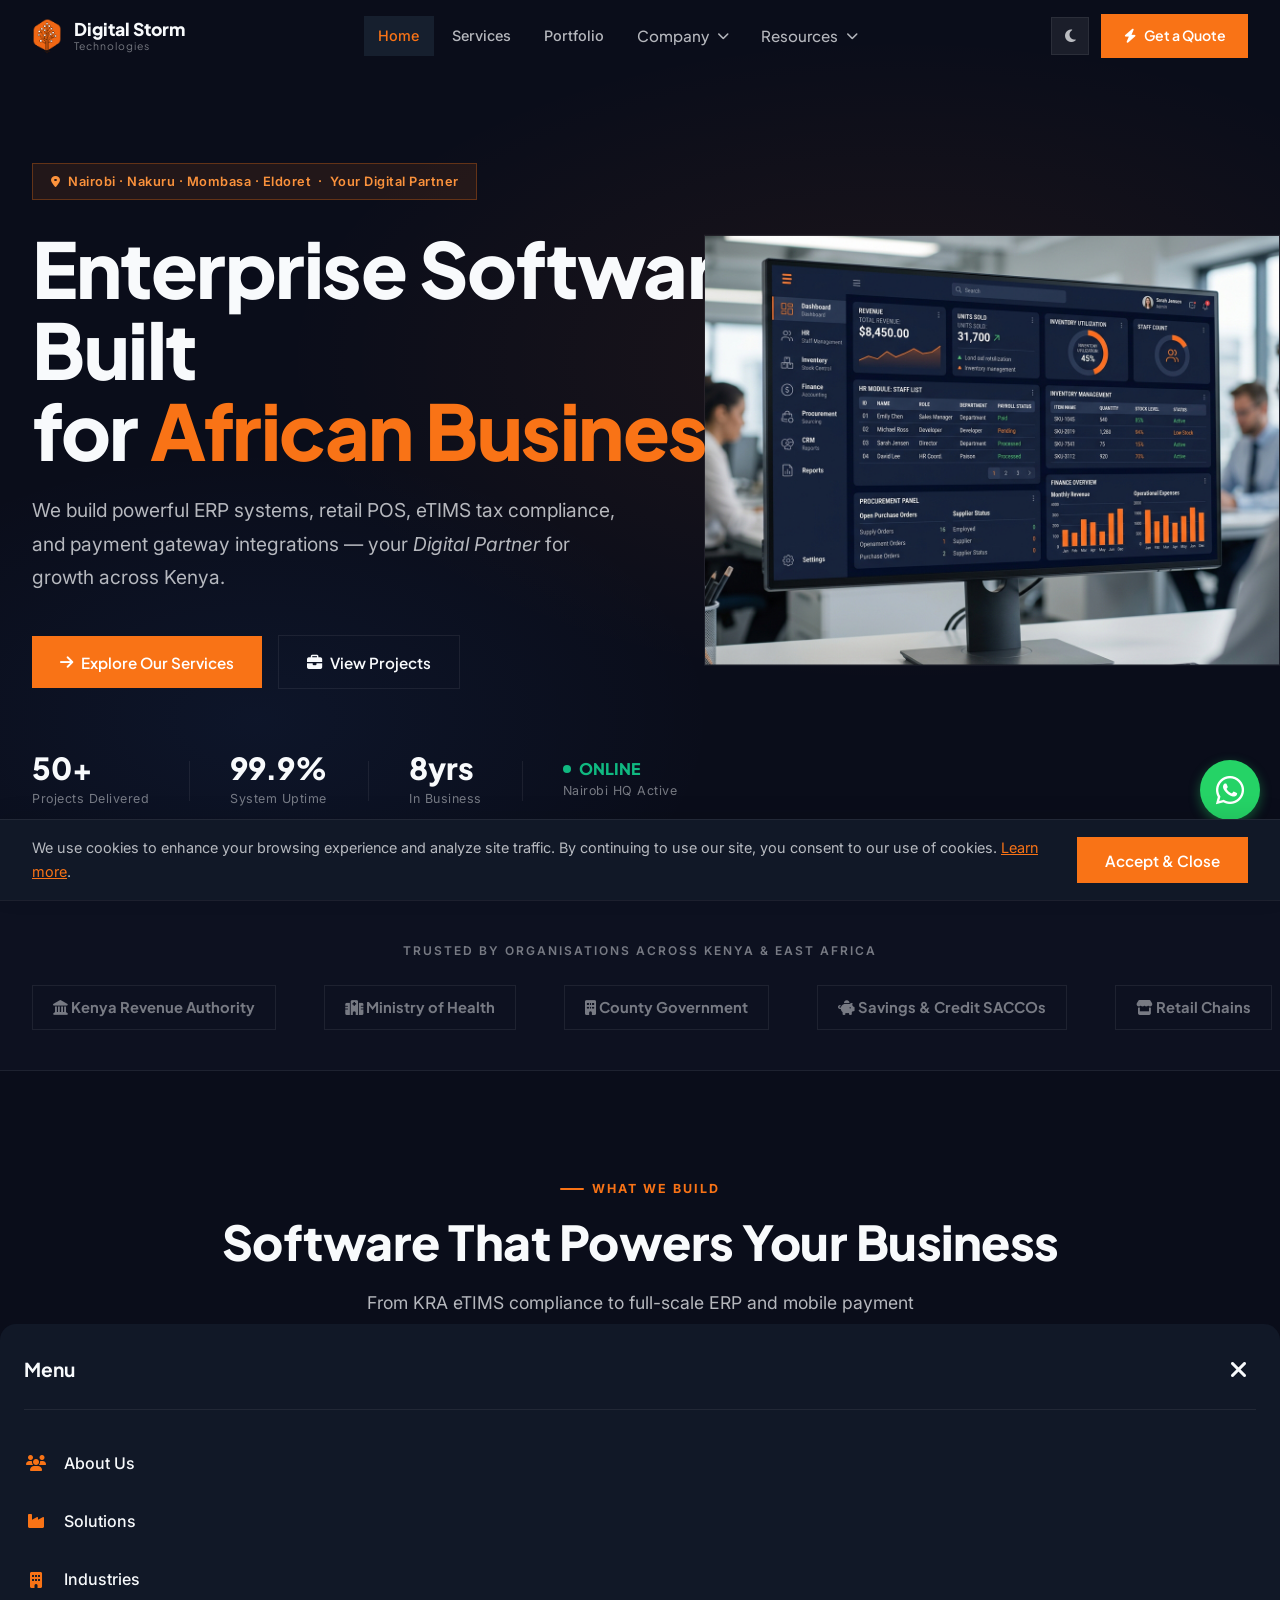
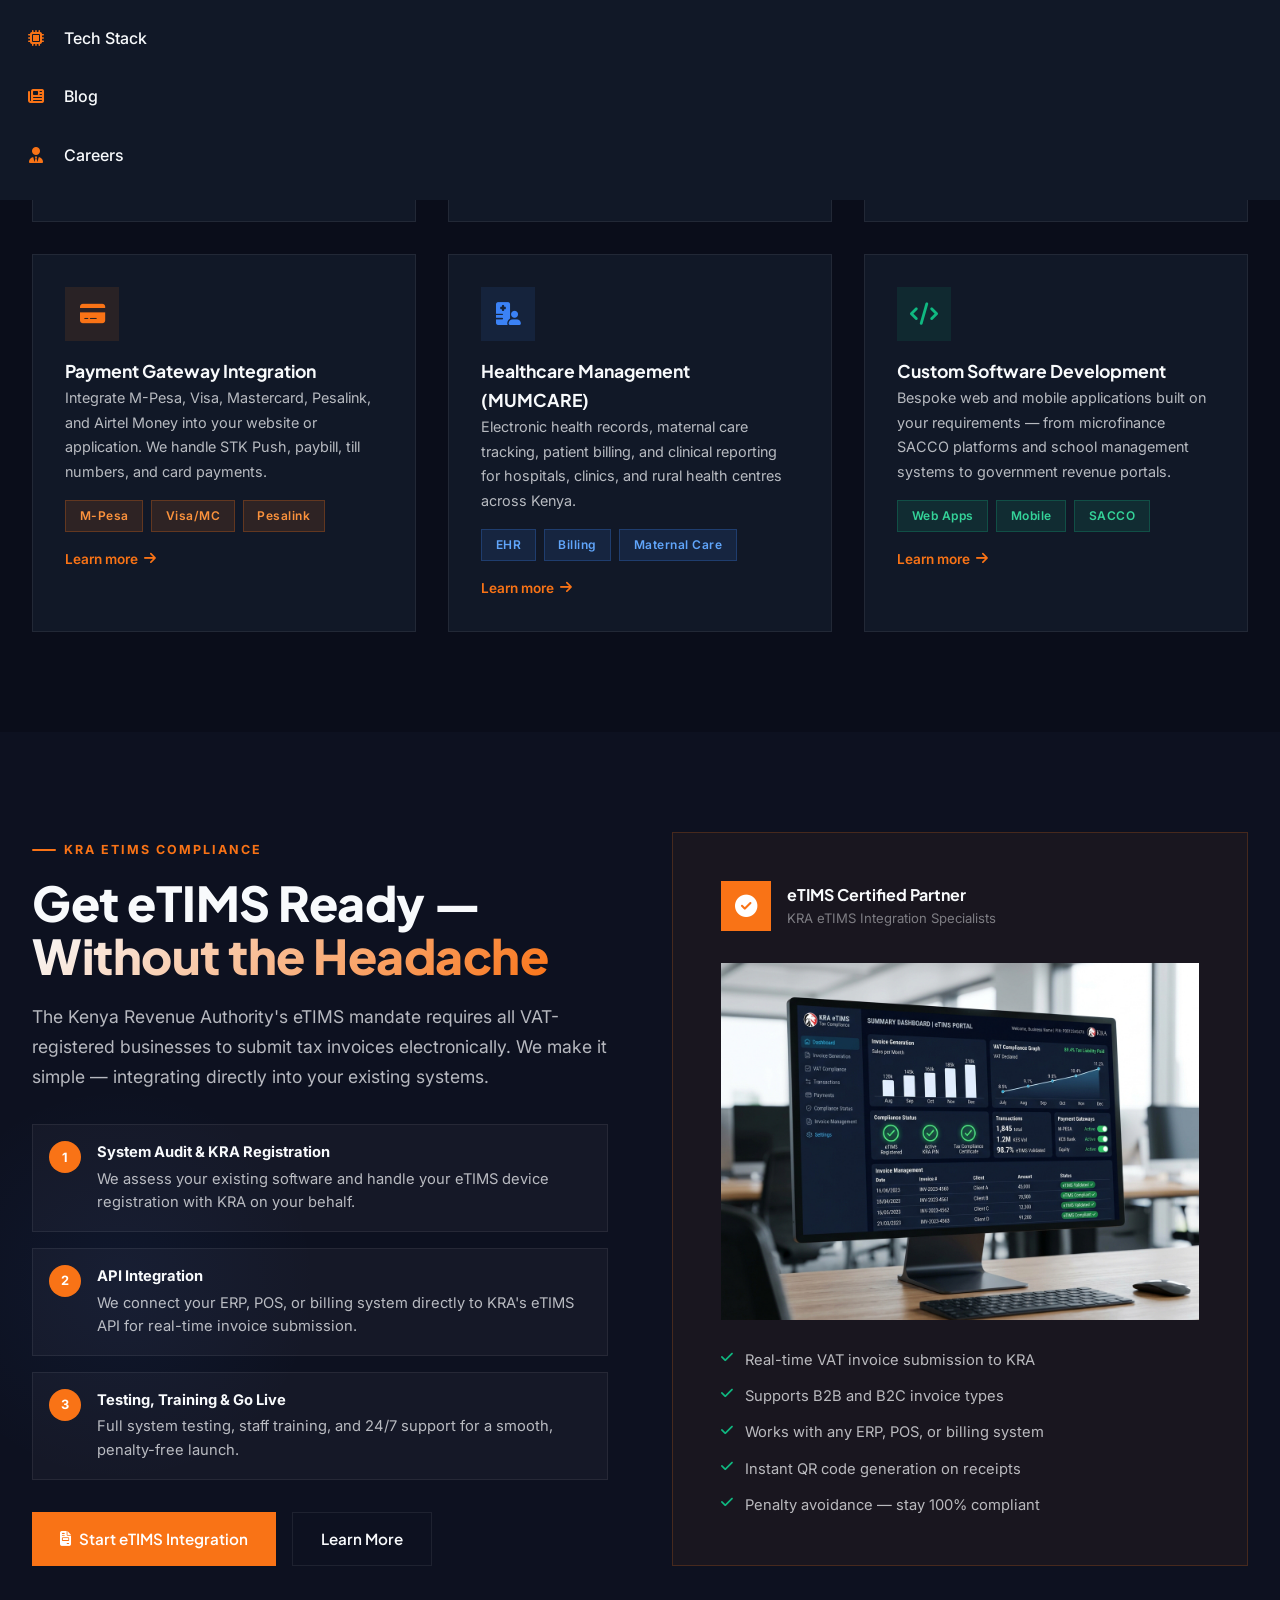
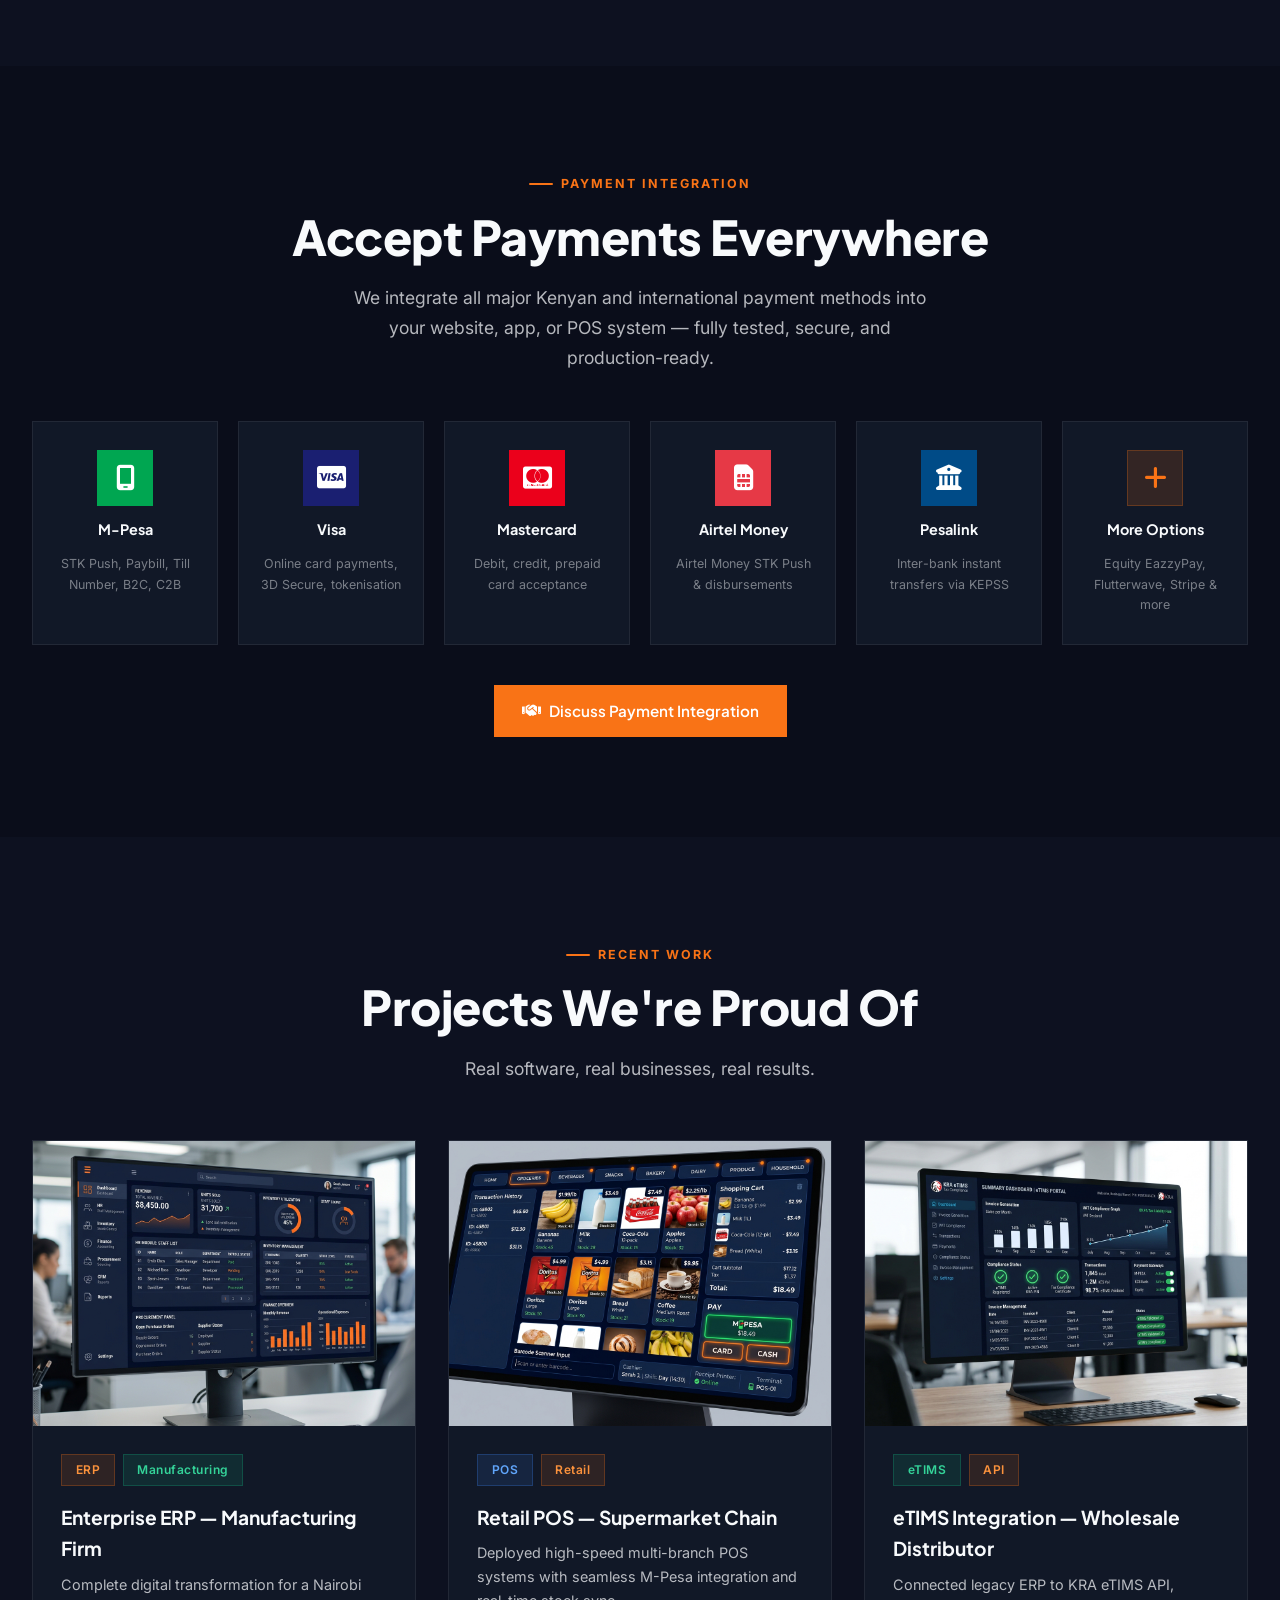
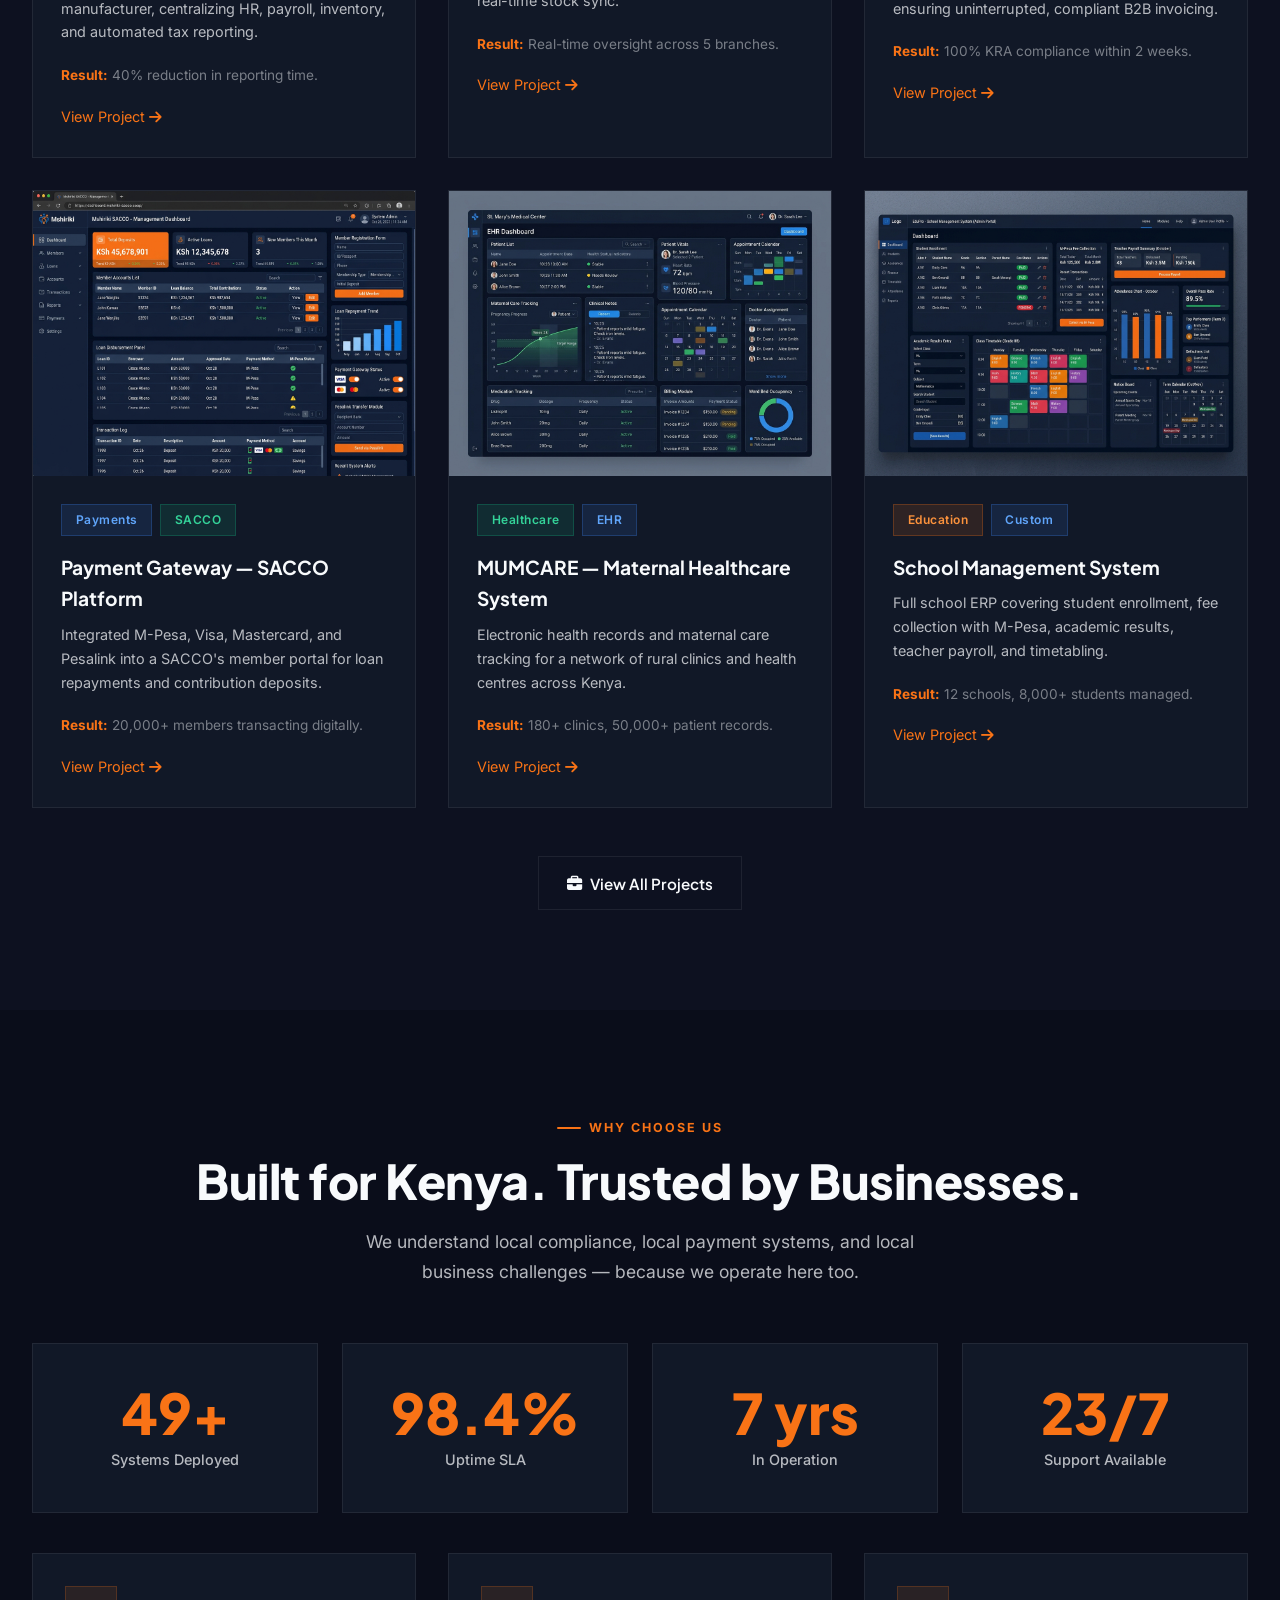
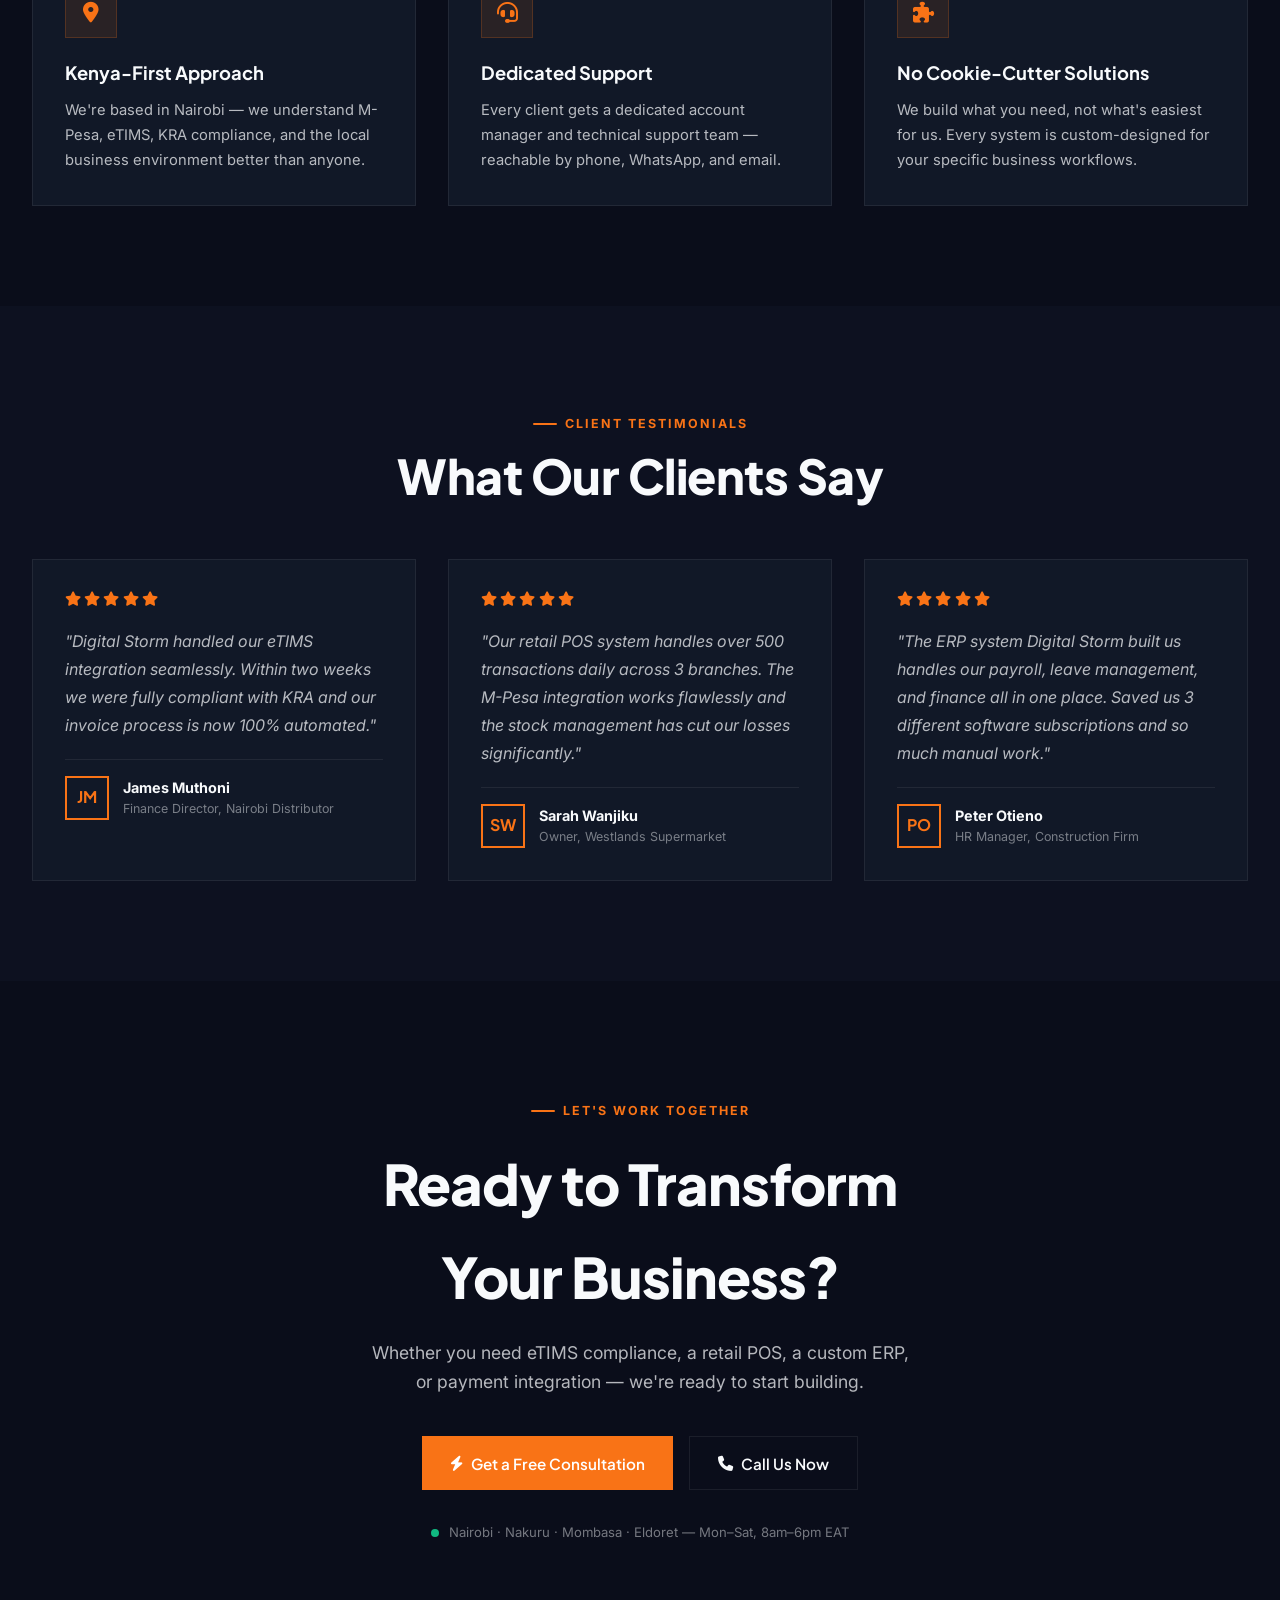
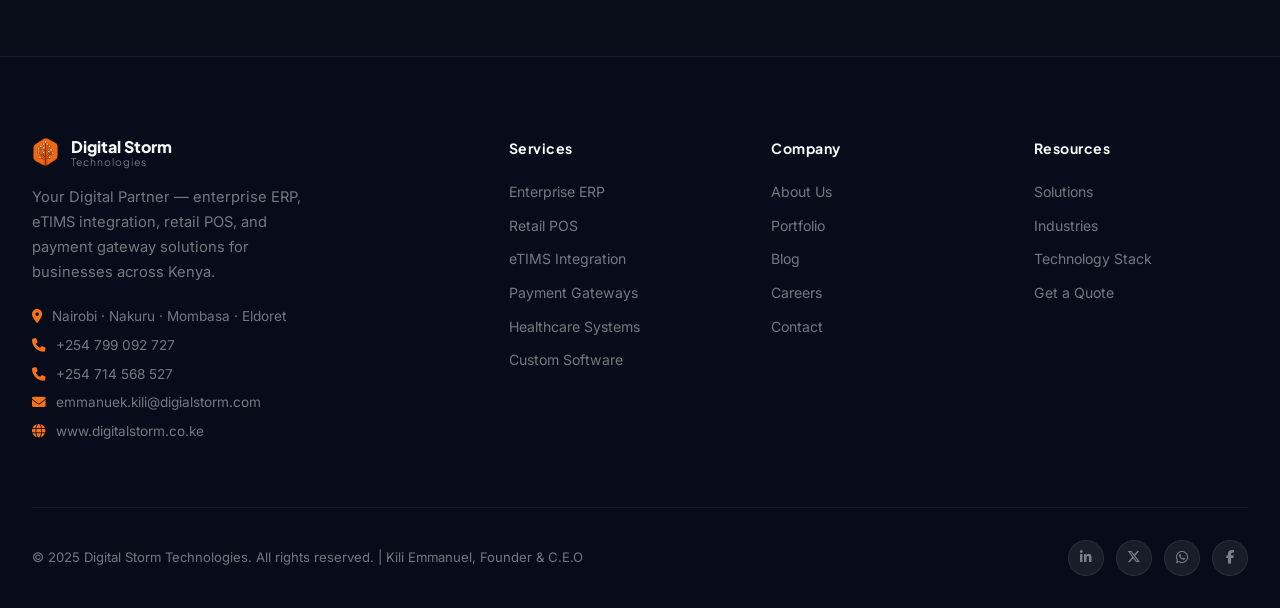
==== commit 9edcb8be: "chore(analytics): Inject Google Tag Manager (gtag.js) script into all pages" ====
--- a/index.html
+++ b/index.html
@@ -1,6 +1,15 @@
 ﻿<!DOCTYPE html>
 <html lang="en" data-theme="dark">
 <head>
+<!-- Google tag (gtag.js) -->
+<script async src="https://www.googletagmanager.com/gtag/js?id=G-1RHVH5S1PX"></script>
+<script>
+  window.dataLayer = window.dataLayer || [];
+  function gtag(){dataLayer.push(arguments);}
+  gtag('js', new Date());
+
+  gtag('config', 'G-1RHVH5S1PX');
+</script>
   <meta charset="UTF-8" />
   <meta name="viewport" content="width=device-width, initial-scale=1.0" />
   <title>Digital Storm Technologies — Enterprise Software, eTIMS & Payment Integration | Nairobi, Kenya</title>
@@ -867,3 +876,4 @@
 
 
 
+
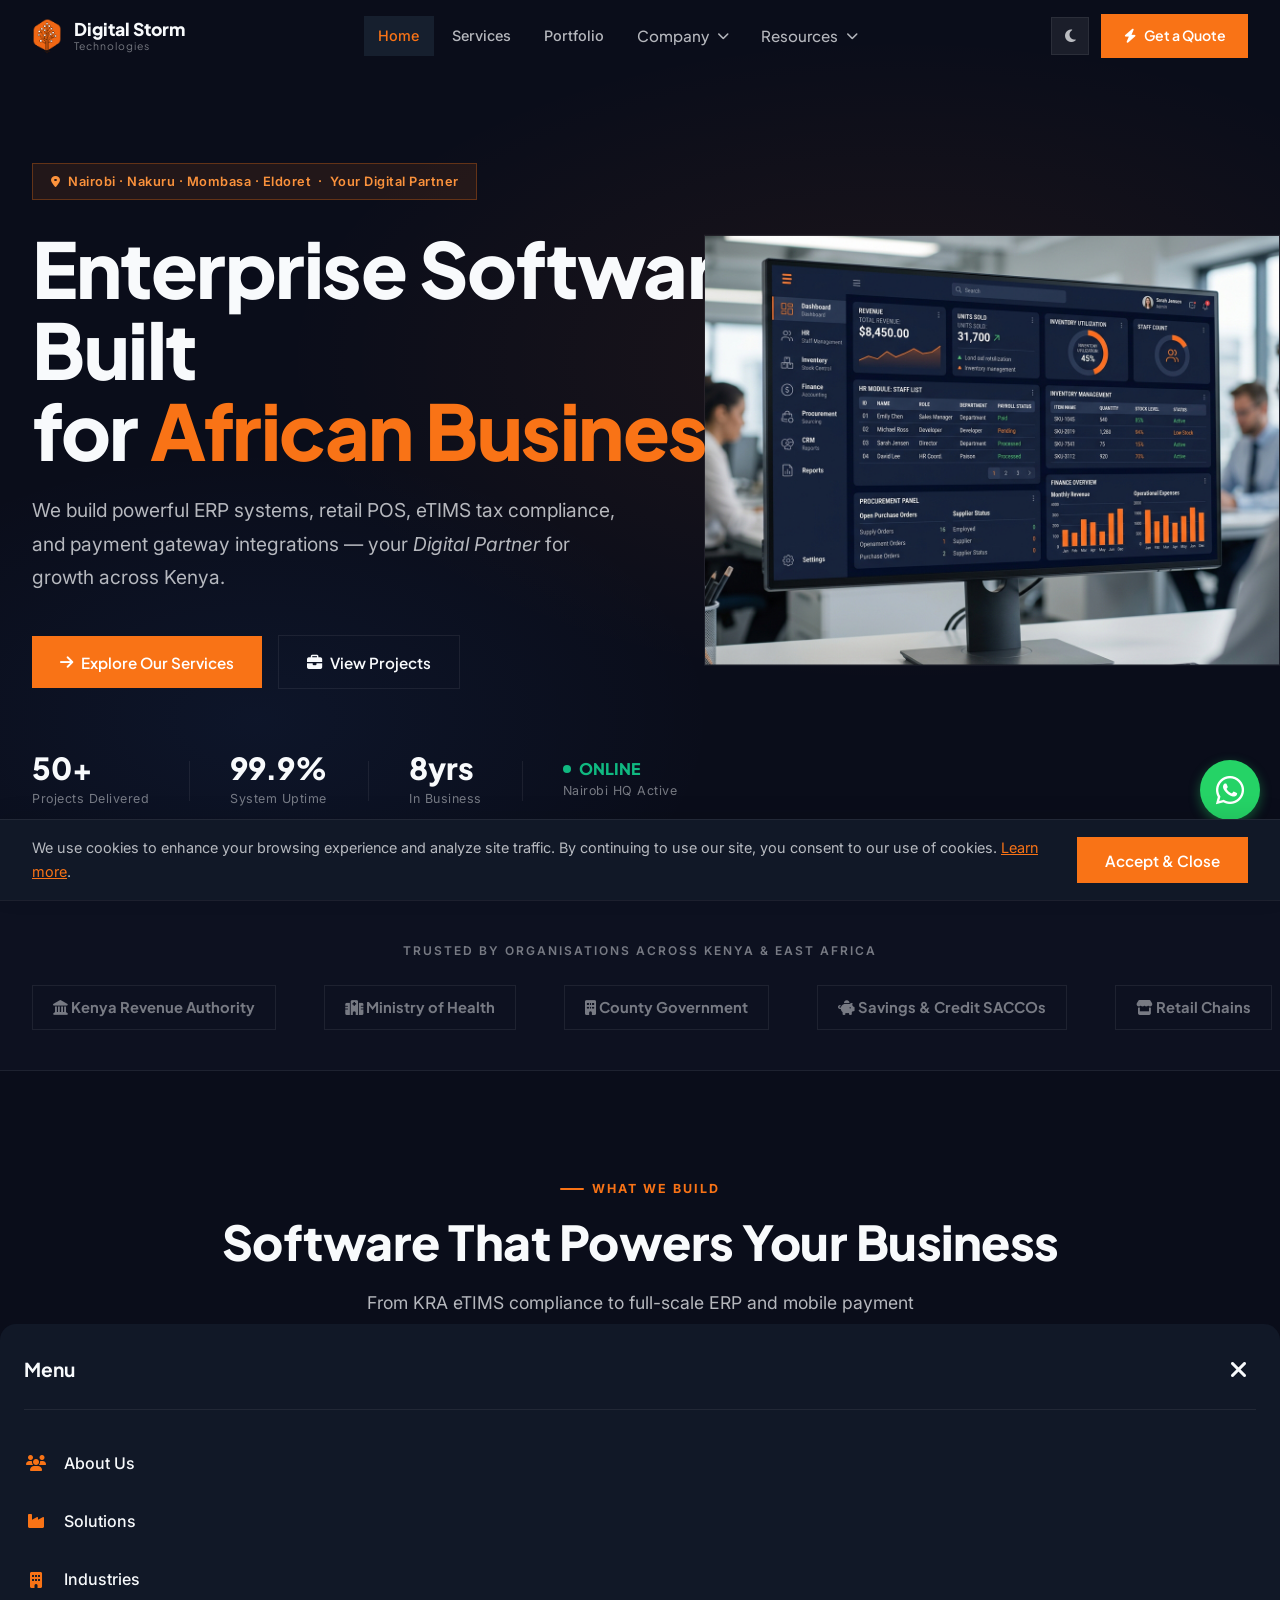
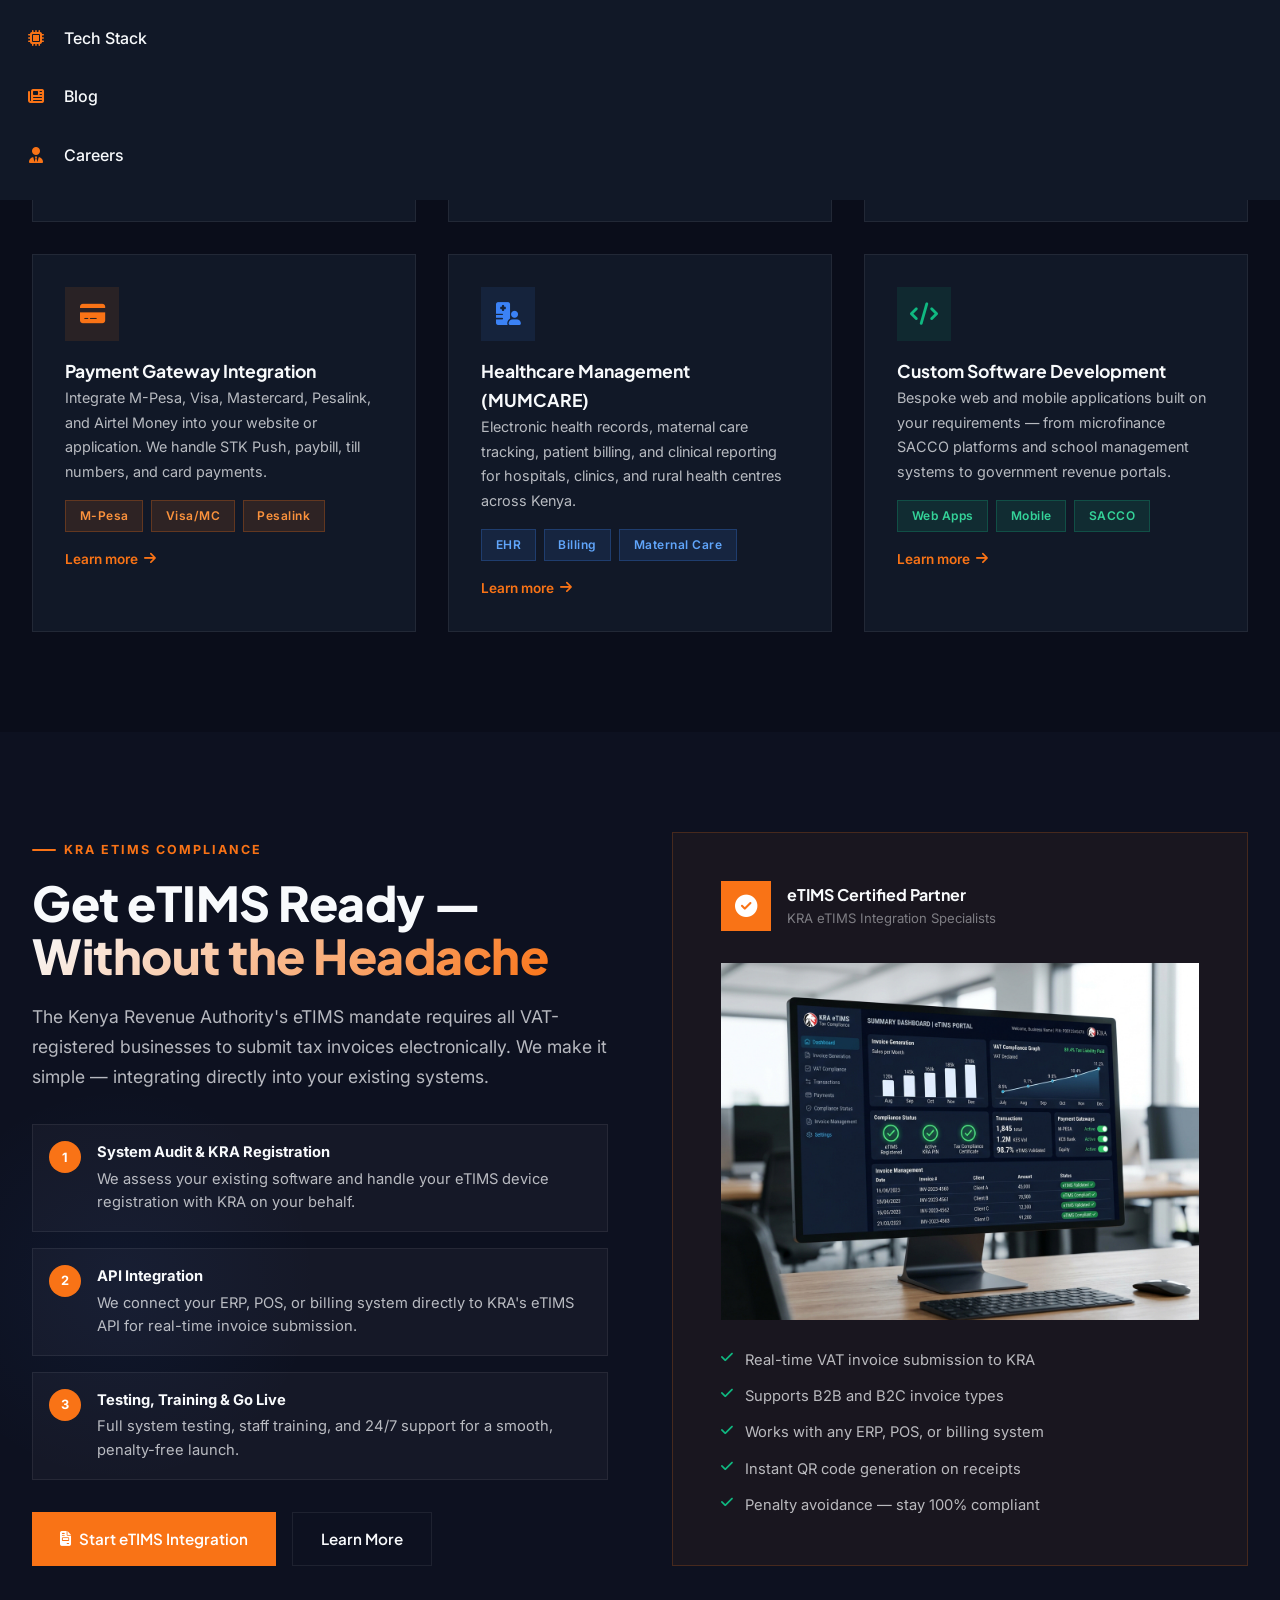
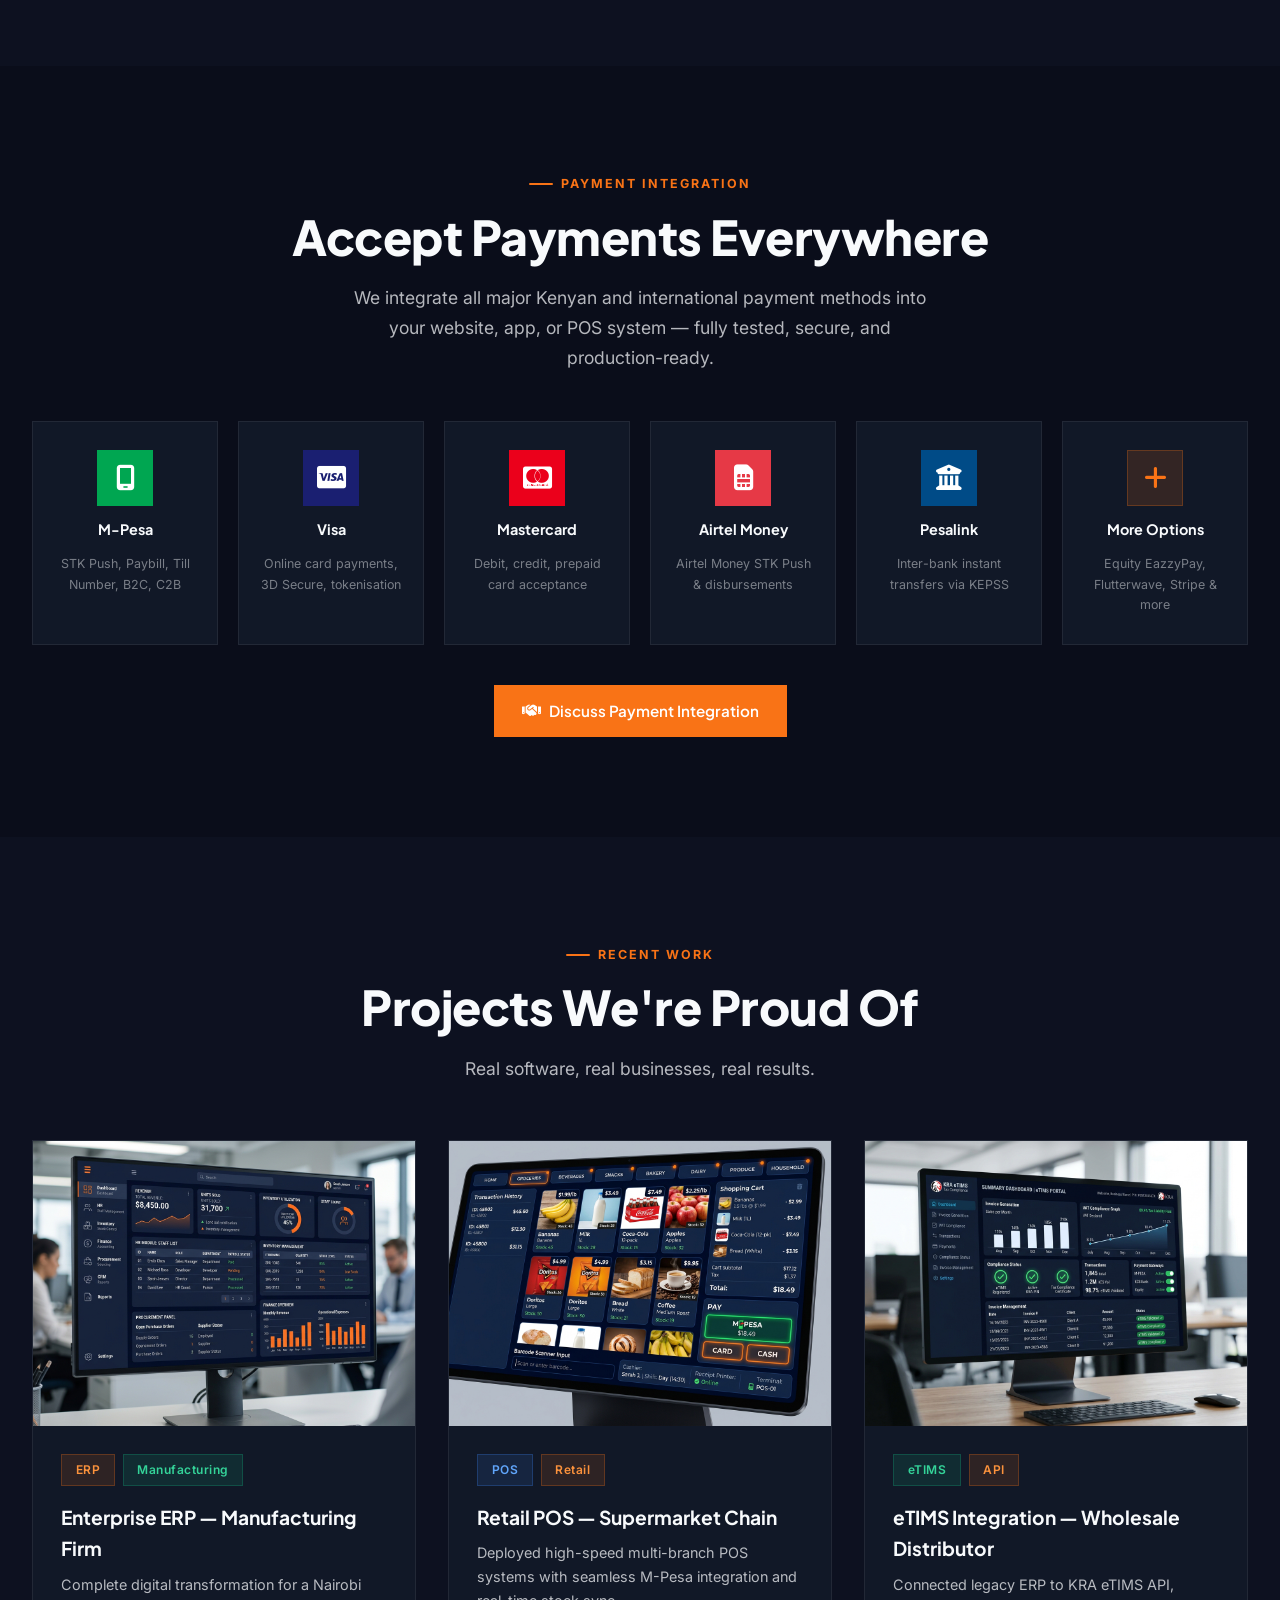
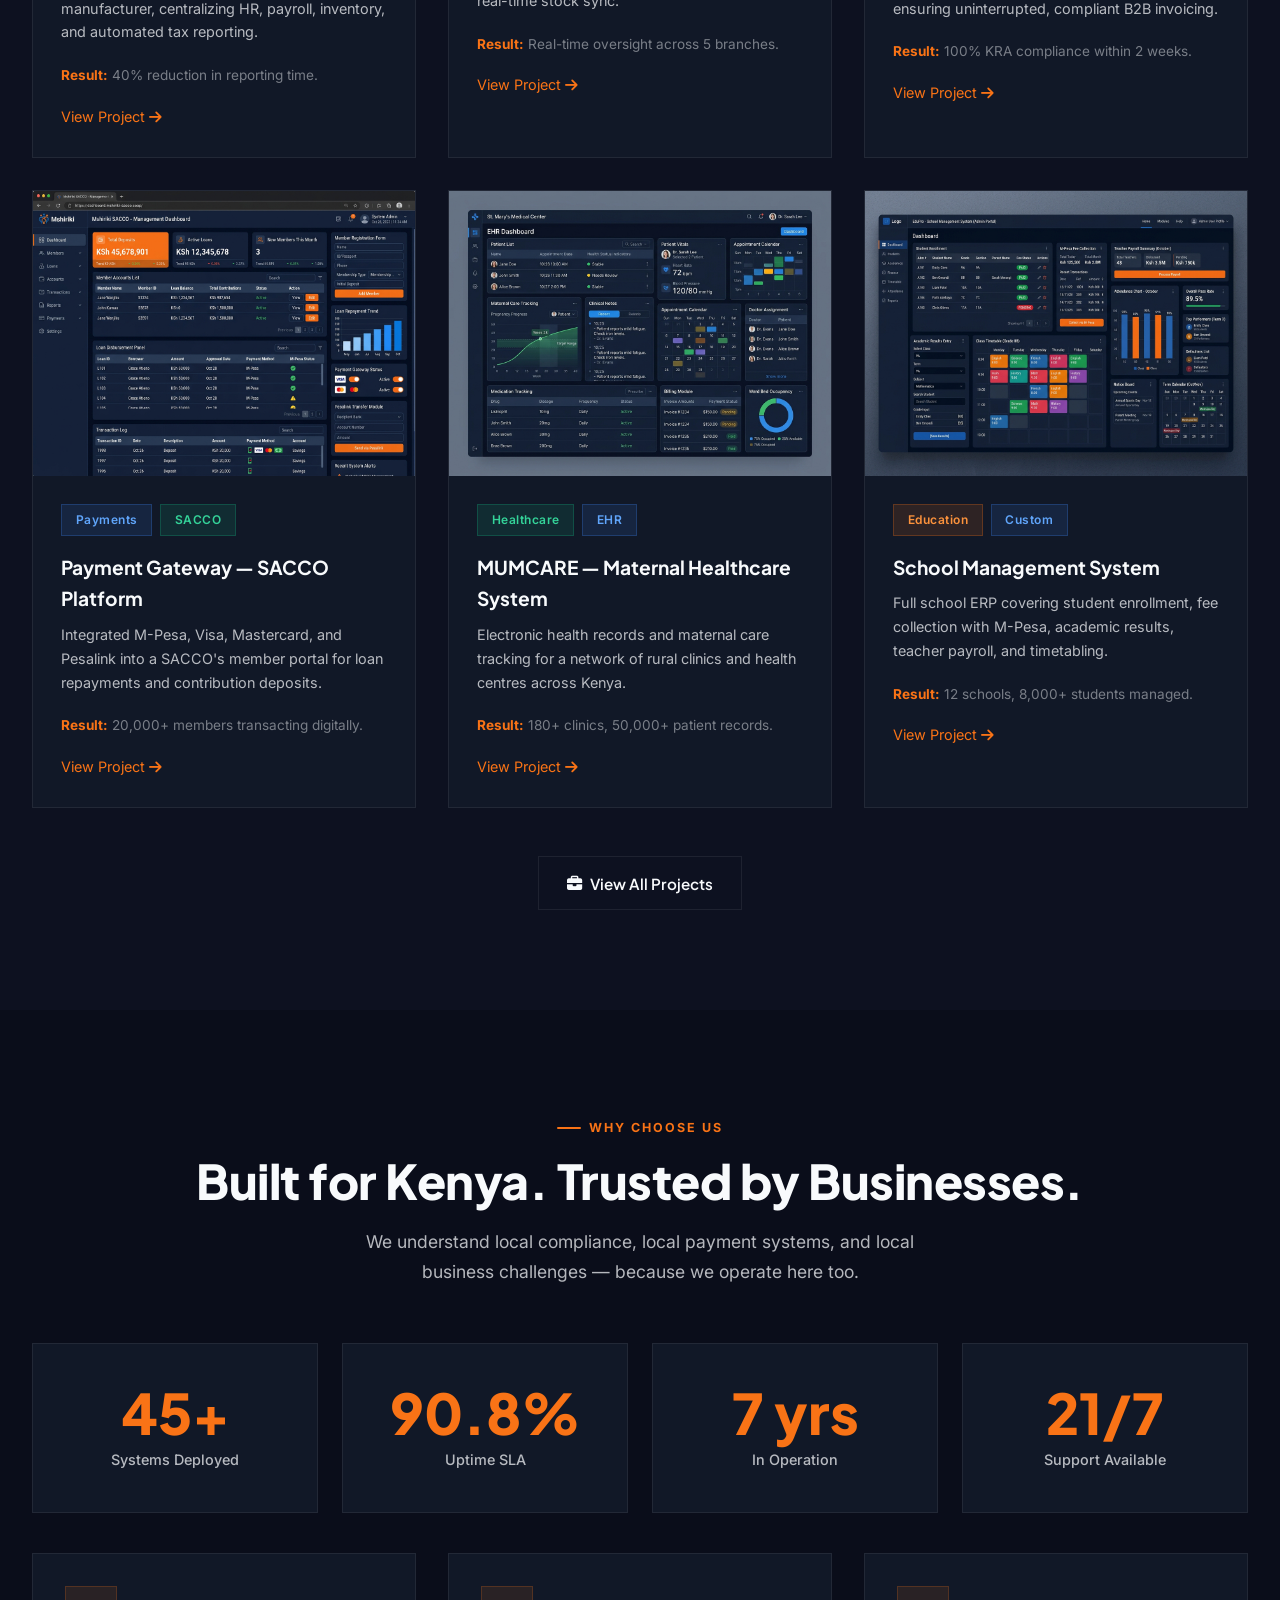
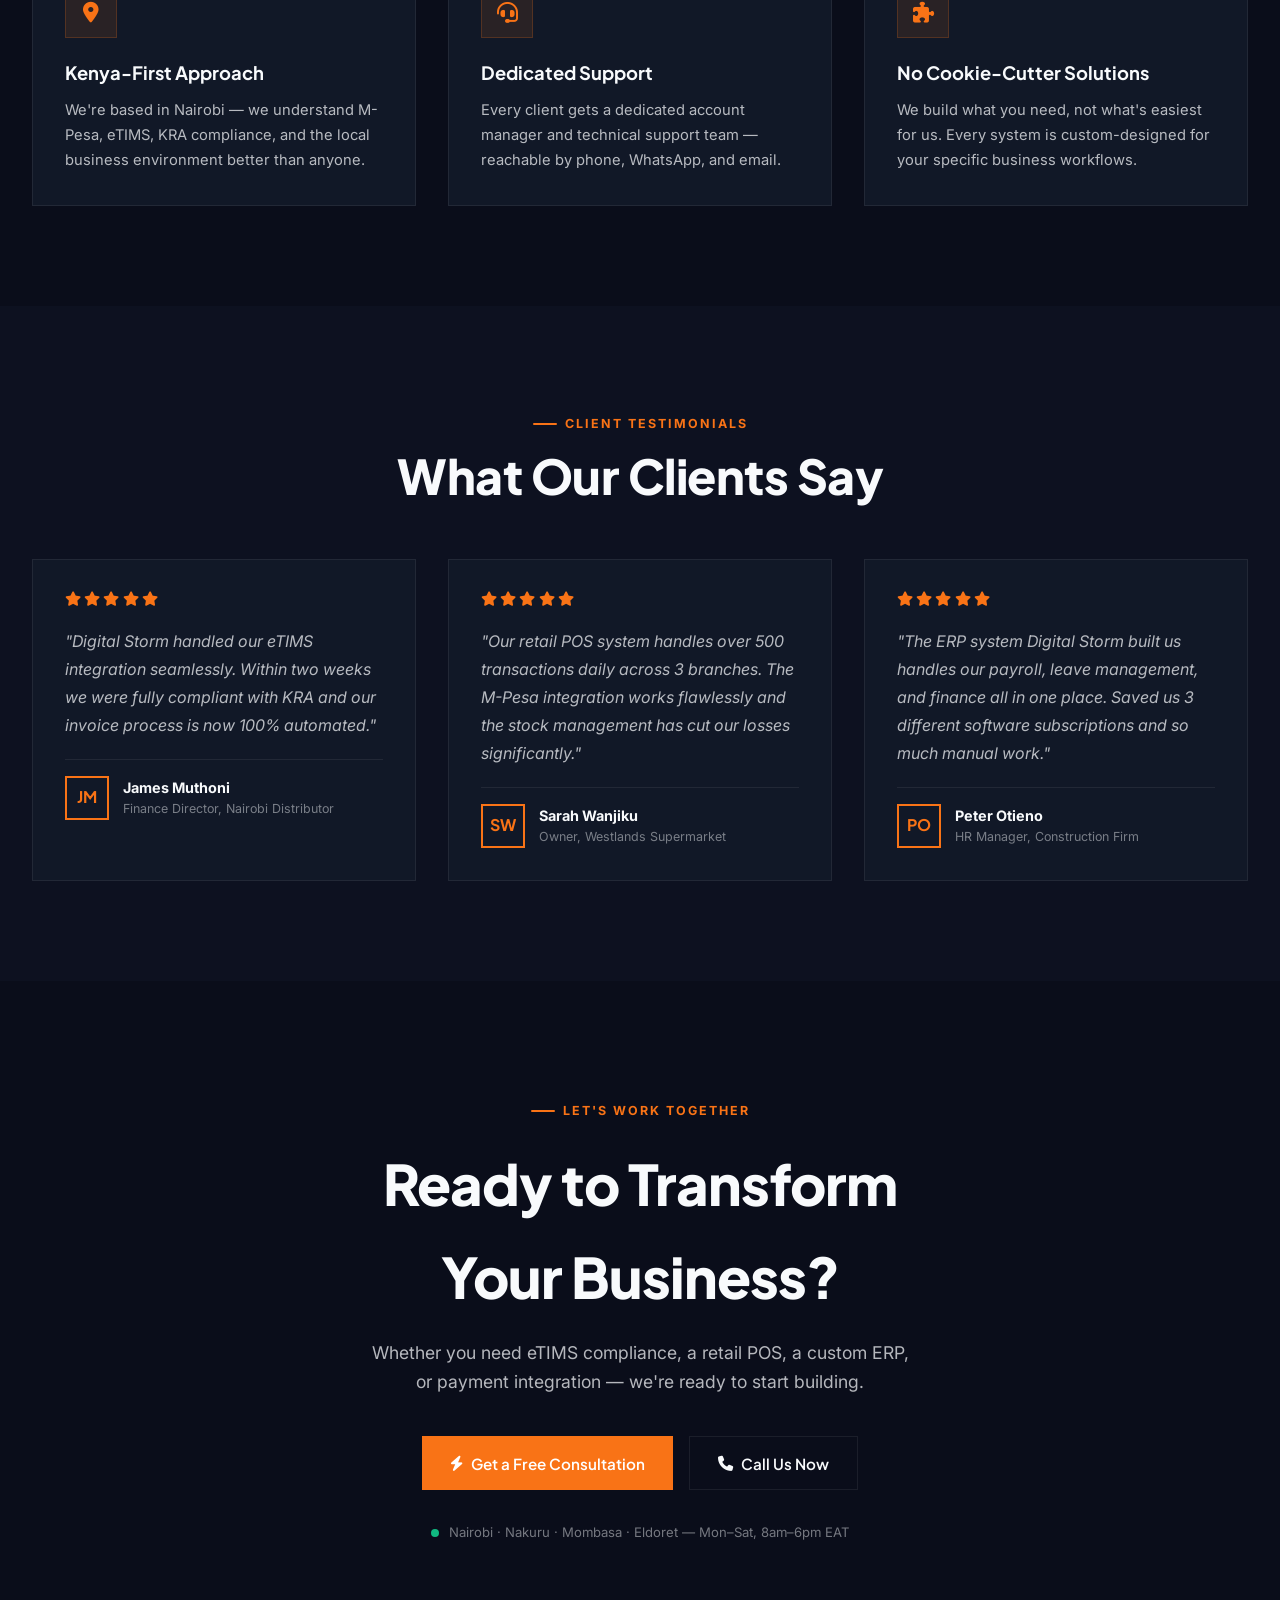
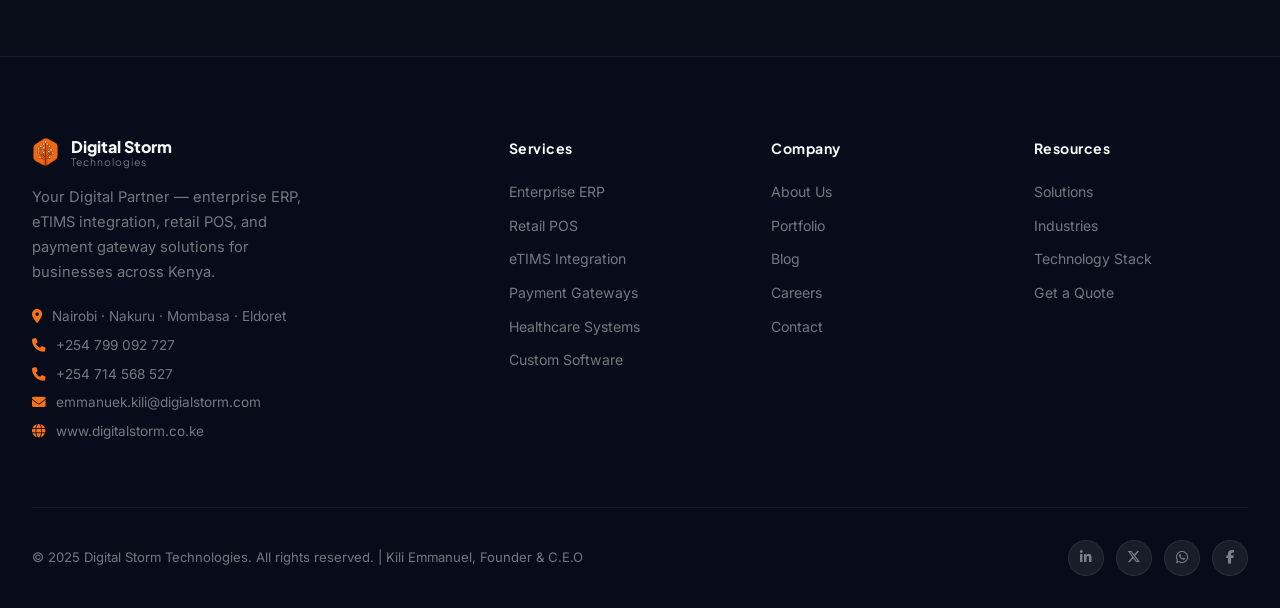
==== commit 4b043a98: "chore(seo): Inject massive Search Engine Optimization payload with high-value keywords, dynamic cano" ====
--- a/index.html
+++ b/index.html
@@ -1,18 +1,82 @@
 ﻿<!DOCTYPE html>
 <html lang="en" data-theme="dark">
 <head>
+<!-- =========================
+     DIGITAL STORM TECHNOLOGIES
+     SEO / SEARCH ENGINE META
+     ========================= -->
+<title>Digital Storm Technologies — Enterprise Software, eTIMS & Payment Integration | Nairobi, Kenya</title>
+<meta name="description" content="Digital Storm Technologies is a top Kenyan software development company building modern websites, web applications, mobile apps, SaaS platforms, eTIMS ERPs, retail POS systems, and custom business software.">
+<meta name="keywords" content="Software development company Kenya, web development Nairobi, mobile app developers Kenya, eTIMS integration Kenya, ERP systems Kenya, retail POS systems Nairobi, custom SaaS platforms, Daraja API integration, M-Pesa API developers, business software solutions, tech consultancy Kenya, UI/UX design Nairobi, corporate website design, e-commerce developers Kenya, cloud hosting solutions, Digital Storm Technologies, top software engineers Kenya, best IT company Nairobi">
+<meta name="author" content="Digital Storm Technologies Ltd">
+<meta name="robots" content="index, follow, max-image-preview:large, max-snippet:-1, max-video-preview:-1">
+<meta name="googlebot" content="index, follow, max-image-preview:large, max-snippet:-1, max-video-preview:-1">
+<meta name="language" content="English">
+<meta name="revisit-after" content="2 days">
+<meta name="rating" content="general">
+
+<!-- Canonical URL -->
+<link rel="canonical" href="https://www.digitastorm.co.ke/">
+
+<!-- =========================
+     GOOGLE SEARCH / BRAND
+     ========================= -->
+<meta name="application-name" content="Digital Storm Technologies">
+<meta name="apple-mobile-web-app-title" content="Digital Storm Technologies">
+<meta name="theme-color" content="#f97316">
+
+<!-- =========================
+     OPEN GRAPH / FACEBOOK / WHATSAPP
+     ========================= -->
+<meta property="og:type" content="website">
+<meta property="og:title" content="Digital Storm Technologies — Enterprise Software, eTIMS & Payment Integration | Nairobi, Kenya">
+<meta property="og:description" content="Digital Storm Technologies is a top Kenyan software development company building modern websites, web applications, mobile apps, SaaS platforms, eTIMS ERPs, retail POS systems, and custom business software.">
+<meta property="og:url" content="https://www.digitastorm.co.ke/">
+<meta property="og:site_name" content="Digital Storm Technologies">
+<meta property="og:locale" content="en_KE">
+<meta property="og:image" content="https://www.digitastorm.co.ke/images/og-image.jpg">
+<meta property="og:image:width" content="1200">
+<meta property="og:image:height" content="630">
+<meta property="og:image:alt" content="Digital Storm Technologies - Software Development Company in Kenya">
+
+<!-- =========================
+     TWITTER / X
+     ========================= -->
+<meta name="twitter:card" content="summary_large_image">
+<meta name="twitter:title" content="Digital Storm Technologies — Enterprise Software, eTIMS & Payment Integration | Nairobi, Kenya">
+<meta name="twitter:description" content="Digital Storm Technologies is a top Kenyan software development company building modern websites, web applications, mobile apps, SaaS platforms, eTIMS ERPs, retail POS systems, and custom business software.">
+<meta name="twitter:image" content="https://www.digitastorm.co.ke/images/og-image.jpg">
+<meta name="twitter:site" content="@DigitalStormKE">
+
+<!-- =========================
+     GEO / LOCAL BUSINESS
+     ========================= -->
+<meta name="geo.region" content="KE">
+<meta name="geo.country" content="Kenya">
+<meta name="geo.placename" content="Nairobi, Kenya">
+
+<!-- =========================
+     GOOGLE ANALYTICS
+     ========================= -->
 <!-- Google tag (gtag.js) -->
 <script async src="https://www.googletagmanager.com/gtag/js?id=G-1RHVH5S1PX"></script>
 <script>
   window.dataLayer = window.dataLayer || [];
   function gtag(){dataLayer.push(arguments);}
   gtag('js', new Date());
+  gtag('config', 'G-1RHVH5S1PX');
+</script>
+
+<script>
+  window.dataLayer = window.dataLayer || [];
+  function gtag(){dataLayer.push(arguments);}
+  gtag('js', new Date());
 
   gtag('config', 'G-1RHVH5S1PX');
 </script>
   <meta charset="UTF-8" />
   <meta name="viewport" content="width=device-width, initial-scale=1.0" />
-  <title>Digital Storm Technologies — Enterprise Software, eTIMS & Payment Integration | Nairobi, Kenya</title>
+  
   <meta name="description" content="Digital Storm Technologies builds enterprise ERP, Retail POS, eTIMS KRA integration, and payment gateway solutions for businesses across Kenya and East Africa." />
   <meta name="keywords" content="eTIMS integration Kenya, ERP software Nairobi, Retail POS Kenya, payment gateway M-Pesa, enterprise software Kenya, Digital Storm Technologies" />
 
@@ -38,13 +102,7 @@
       document.documentElement.setAttribute('data-theme', theme);
     })();
   </script>
-  <!-- Open Graph Meta Tags -->
-  <meta property="og:title" content="Digital Storm Technologies" />
-  <meta property="og:description" content="Your Digital Partner - enterprise ERP, eTIMS integration, retail POS, and payment gateway solutions for businesses across Kenya." />
-  <meta property="og:image" content="https://raw.githubusercontent.com/OBASAKILLI/digital_storm_technologies/main/assets/Digitalblack.png" />
-  <meta property="og:url" content="https://obasakilli.github.io/digital_storm_technologies/" />
-  <meta property="og:type" content="website" />
-  <meta name="twitter:card" content="summary_large_image" />
+  
 </head>
 <body>
 
@@ -877,3 +935,4 @@
 
 
 
+
